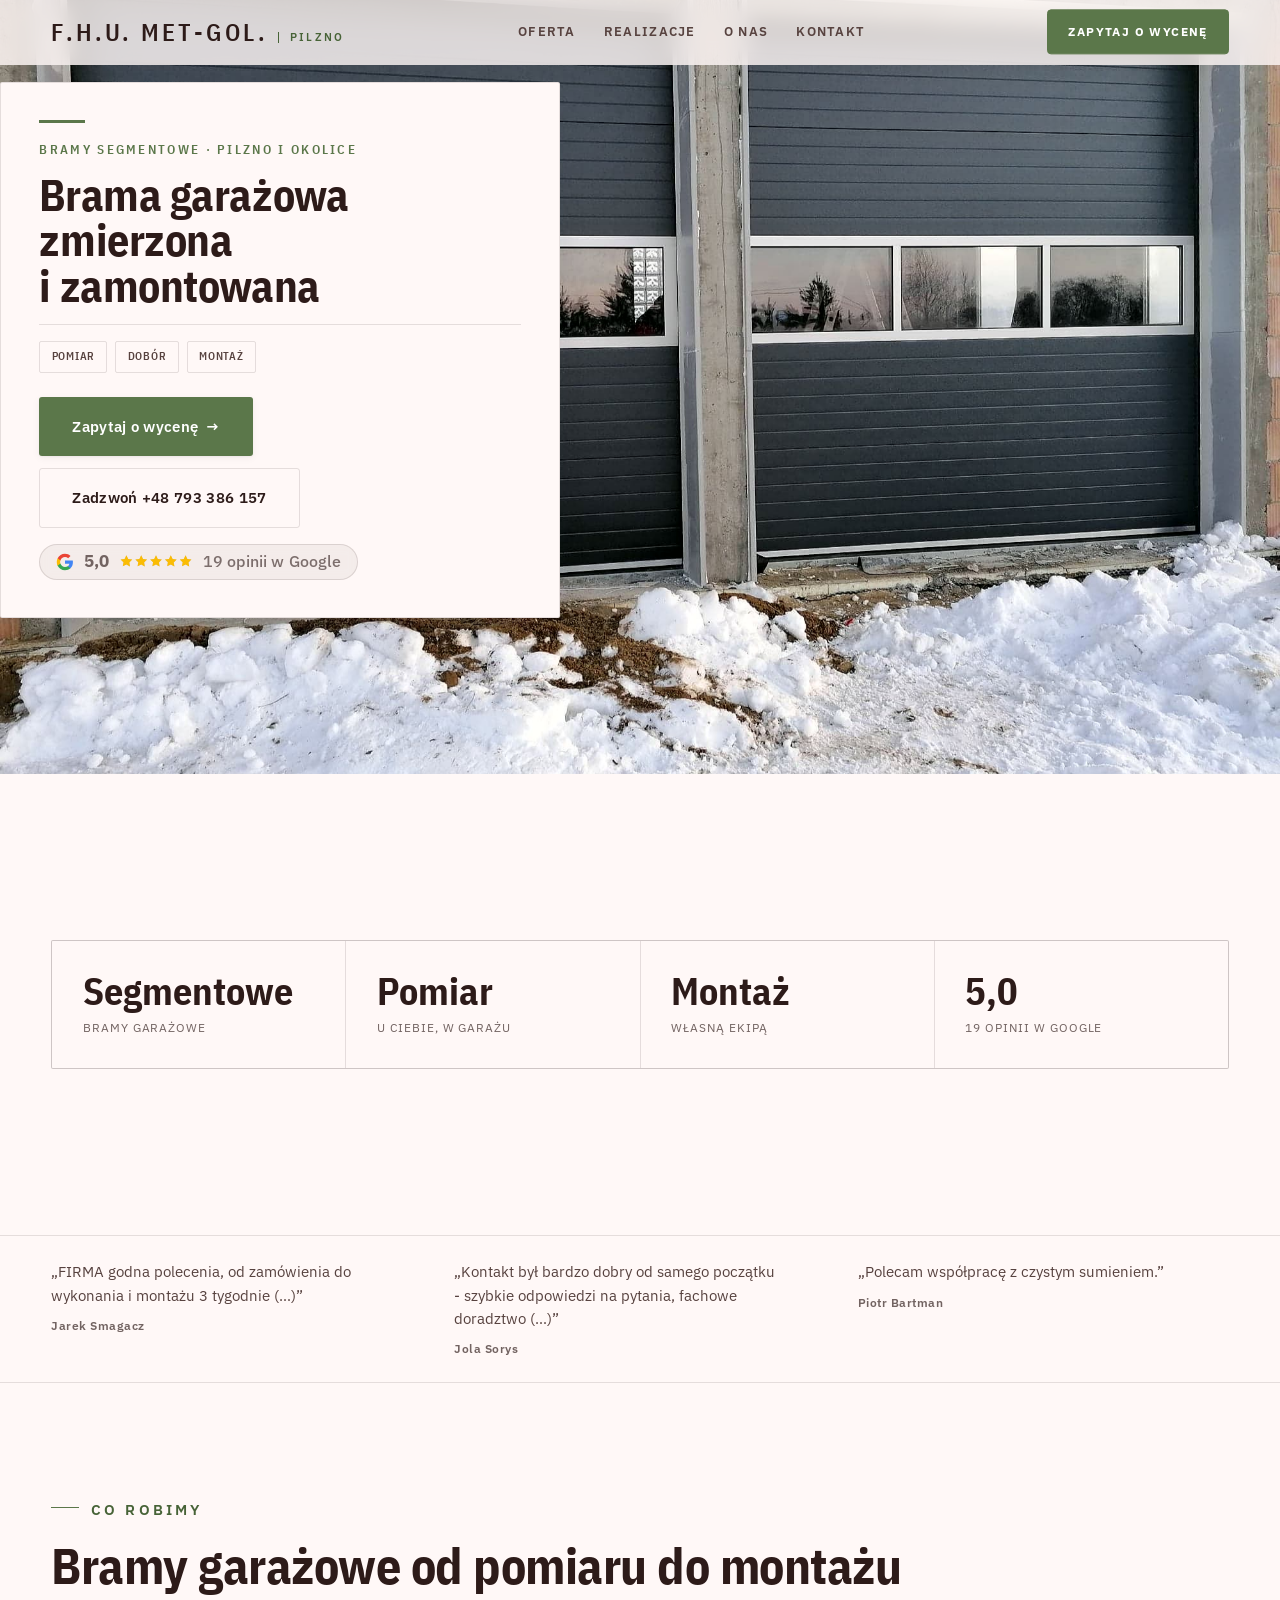
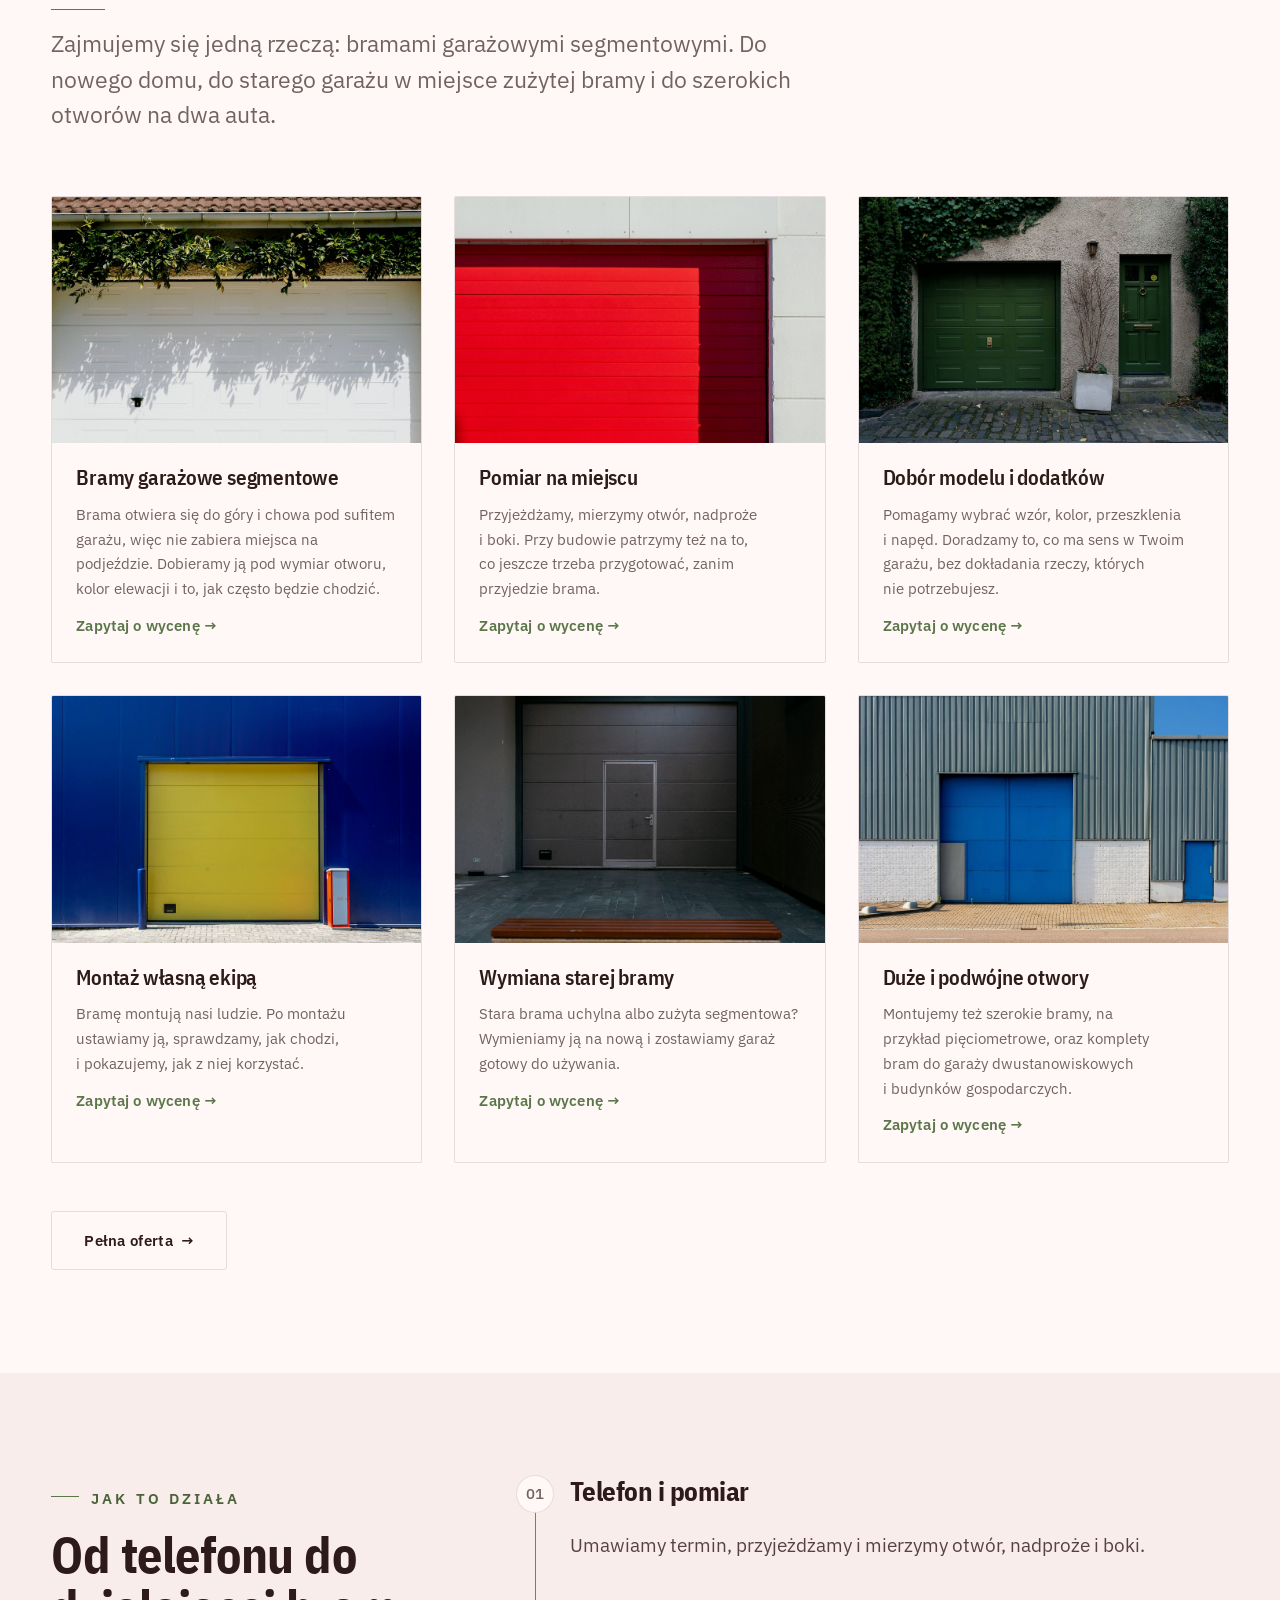
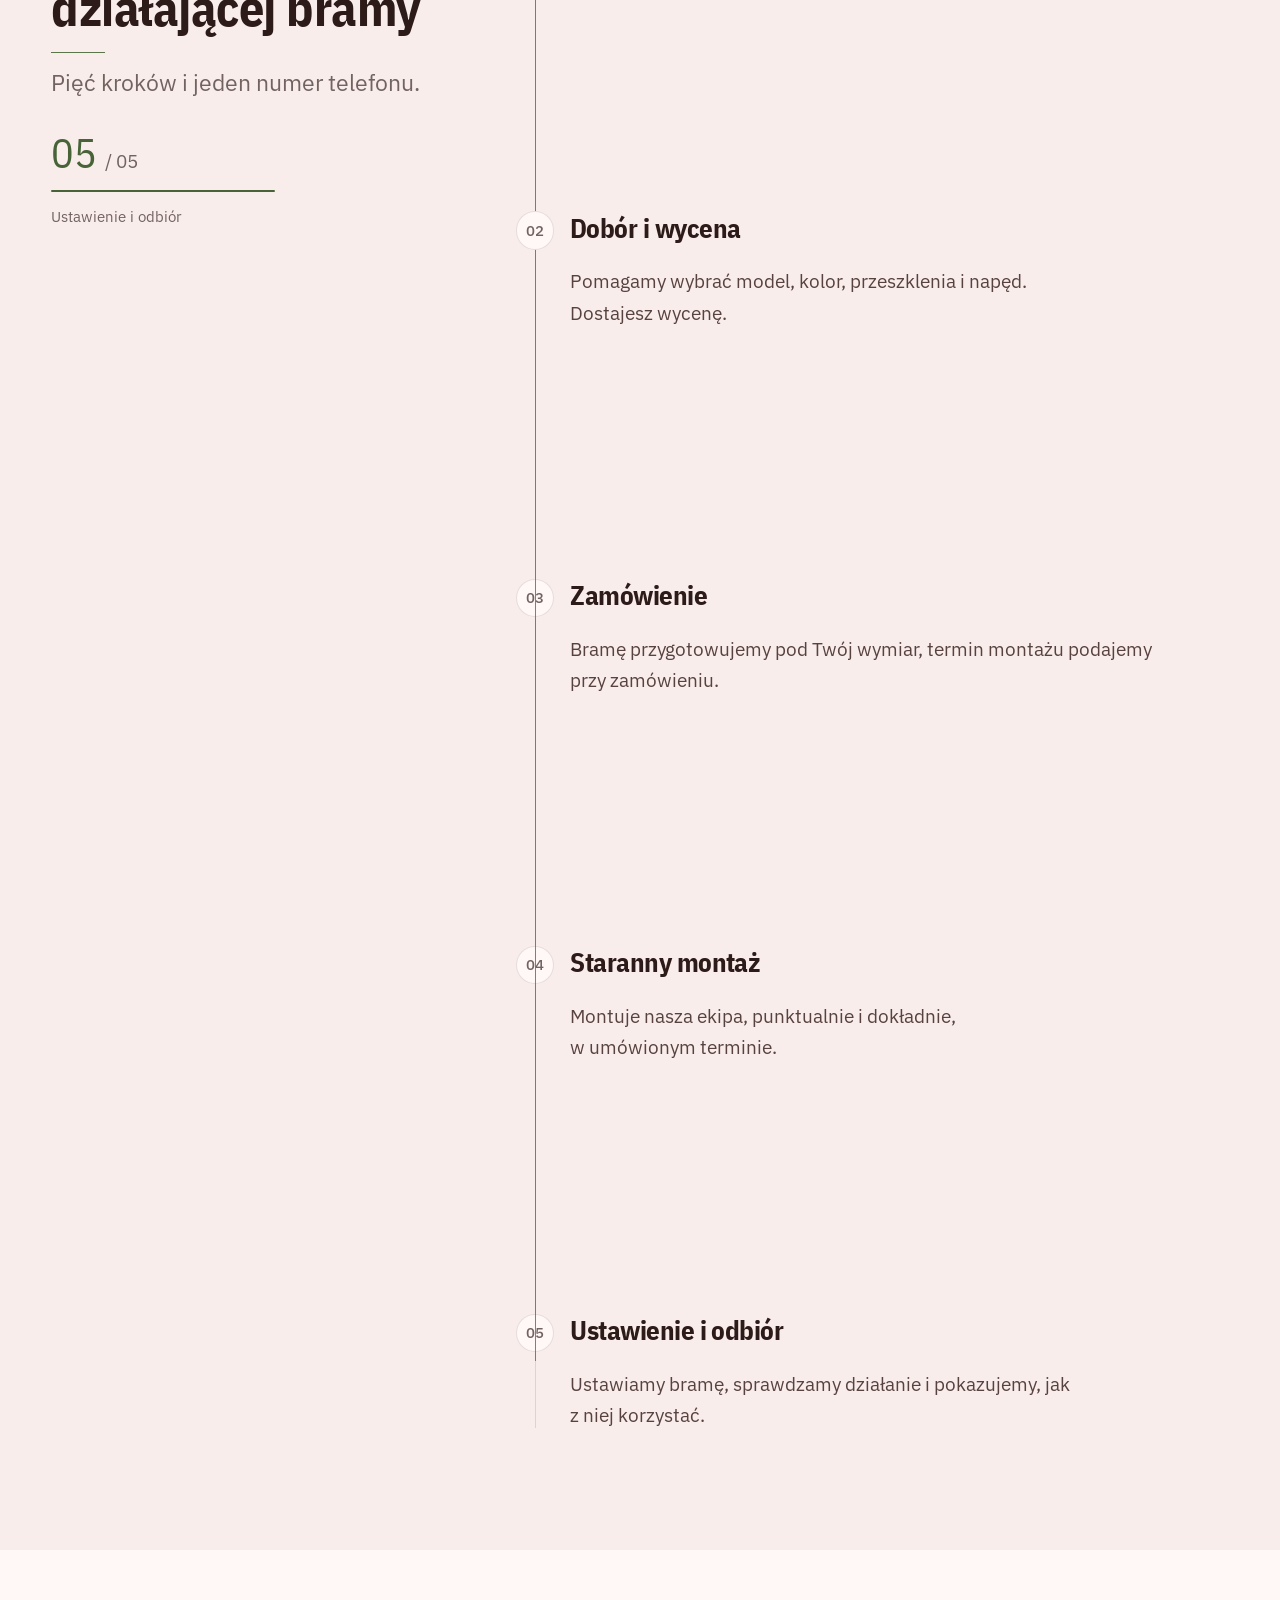
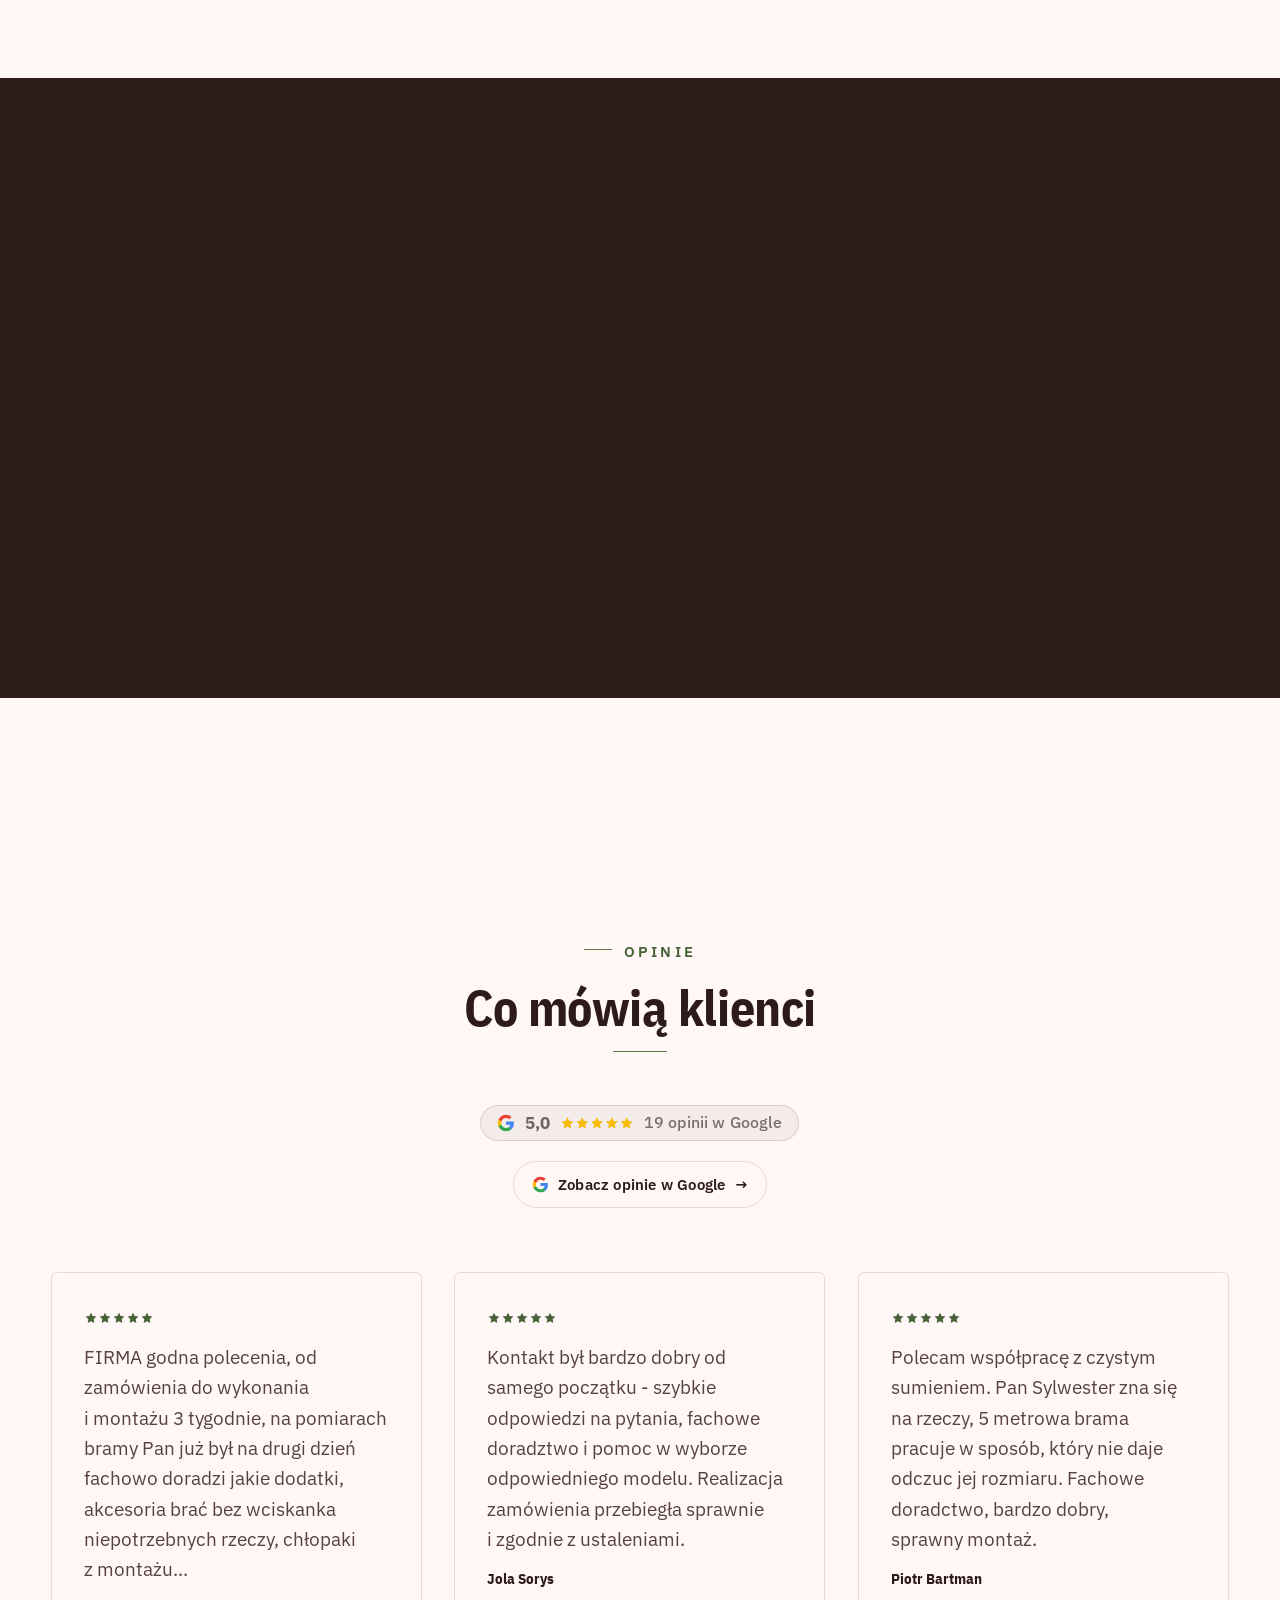
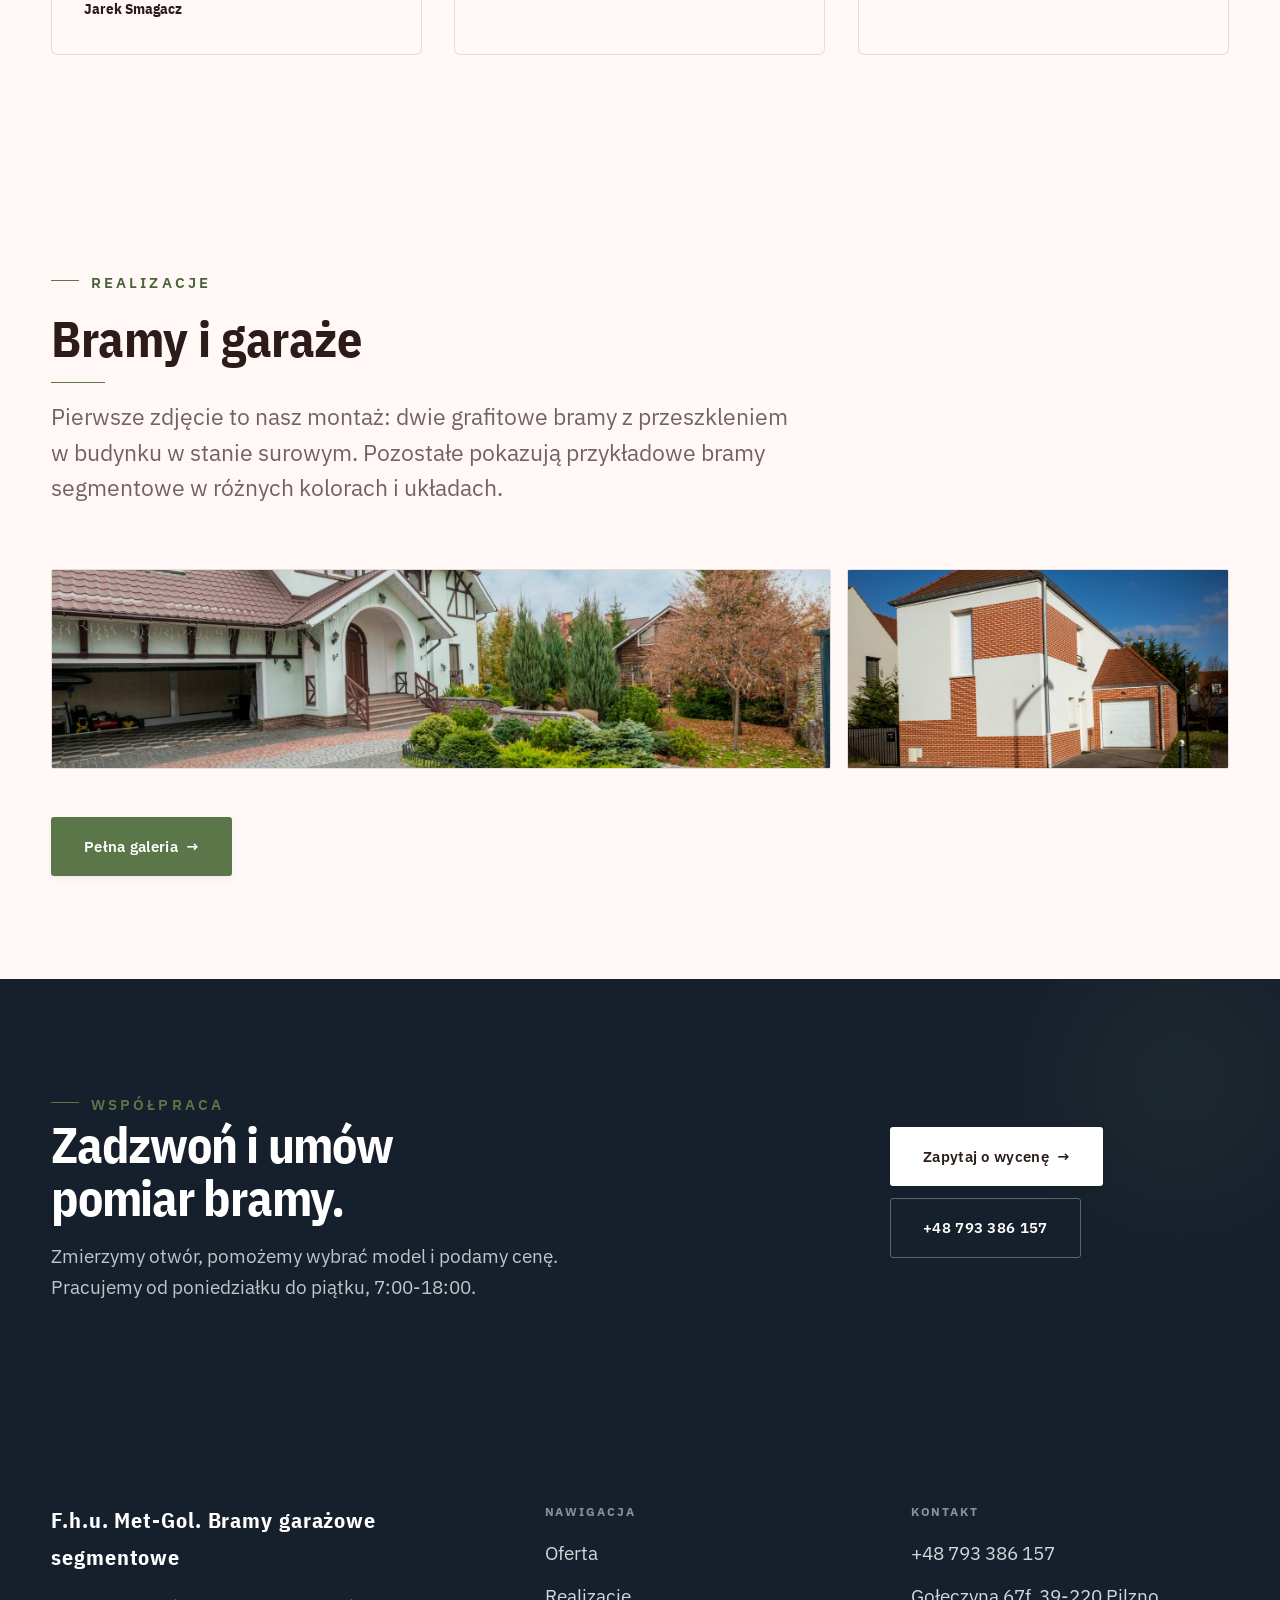
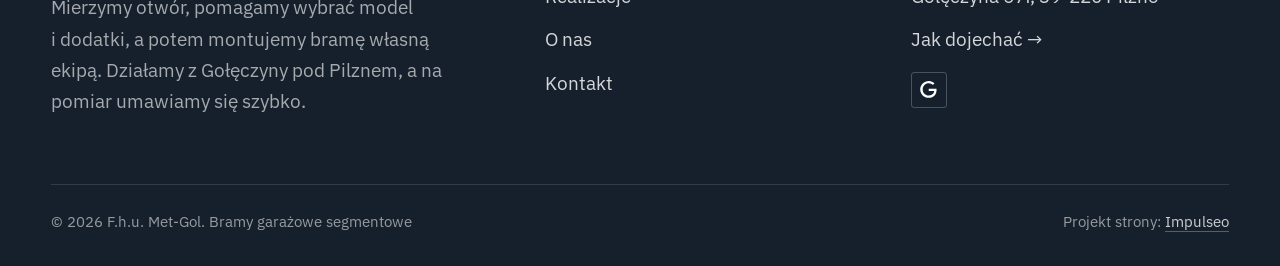
==== index.html @ 95ca7875 "Strona demo: f-h-u-met-gol-bramy-garazowe-segmentowe" ====
<!DOCTYPE html>
<html lang="pl">
<head>
<meta charset="UTF-8">
<meta name="viewport" content="width=device-width, initial-scale=1.0">
<title>F.h.u. Met-Gol. Bramy garażowe segmentowe - bramy garażowe segmentowe · Pilzno</title>
<meta name="description" content="Met-Gol z Gołęczyny pod Pilznem: bramy garażowe segmentowe z pomiarem, doradztwem i montażem. Ocena 5,0 w Google. Zadzwoń: 793 386 157.">
<link rel="canonical" href="https://kris20032.github.io/f-h-u-met-gol-bramy-garazowe-segmentowe/">
<meta name="robots" content="noindex, nofollow">
<meta property="og:type" content="website">
<meta property="og:locale" content="pl_PL">
<meta property="og:site_name" content="F.h.u. Met-Gol. Bramy garażowe segmentowe">
<meta property="og:title" content="F.h.u. Met-Gol. Bramy garażowe segmentowe - bramy garażowe segmentowe · Pilzno">
<meta property="og:description" content="Met-Gol z Gołęczyny pod Pilznem: bramy garażowe segmentowe z pomiarem, doradztwem i montażem. Ocena 5,0 w Google. Zadzwoń: 793 386 157.">
<meta property="og:url" content="https://kris20032.github.io/f-h-u-met-gol-bramy-garazowe-segmentowe/">
<meta property="og:image" content="https://kris20032.github.io/f-h-u-met-gol-bramy-garazowe-segmentowe/img/og.jpg">
<meta property="og:image:width" content="1200">
<meta property="og:image:height" content="630">
<meta name="twitter:card" content="summary_large_image">
<script type="application/ld+json">{"@context": "https://schema.org", "@type": "LocalBusiness", "name": "F.h.u. Met-Gol. Bramy garażowe segmentowe", "url": "https://kris20032.github.io/f-h-u-met-gol-bramy-garazowe-segmentowe/", "telephone": "+48793386157", "image": "https://kris20032.github.io/f-h-u-met-gol-bramy-garazowe-segmentowe/img/og.jpg", "areaServed": "Pilzno", "sameAs": ["https://maps.google.com/?cid=14918334857185586496&g_mp=CiVnb29nbGUubWFwcy5wbGFjZXMudjEuUGxhY2VzLkdldFBsYWNlEAIYBCAA"]}</script>
<link rel="preconnect" href="https://fonts.googleapis.com">
<link rel="preconnect" href="https://fonts.gstatic.com" crossorigin>
<link href="https://fonts.googleapis.com/css2?family=IBM+Plex+Sans+Condensed:wght@500;600;700&family=IBM+Plex+Sans:wght@400;500;600&display=swap" rel="stylesheet">
<link rel="stylesheet" href="assets/styles.css?v=dc9dccd2">
</head>
<body>

<header class="nav">
  <div class="wrap nav-inner">
    <a class="brand" href="index.html"><span class="name">F.h.u. Met-Gol.</span><span class="sub">Pilzno</span></a>
    <nav class="nav-links">
      <a href="oferta.html">Oferta</a>
      <a href="realizacje.html">Realizacje</a>
      <a href="o-nas.html">O nas</a>
      <a href="kontakt.html">Kontakt</a>
      <a href="kontakt.html" class="btn btn-accent">Zapytaj o wycenę</a>
    </nav>
    <button class="nav-toggle" aria-label="Menu"><span></span><span></span><span></span></button>
  </div>
</header>

<main>
<section class="hero-dom">
  <img class="hd-bg" src="img/hero.jpg" fetchpriority="high" data-rotate="img/g1.jpg|img/g2.jpg" alt="F.h.u. Met-Gol. Bramy garażowe segmentowe" width="1880" height="1255">
  <div class="wrap">
    <div class="hd-panel reveal">
      <span class="hd-tick" aria-hidden="true"></span>
      <span class="hd-kicker">Bramy segmentowe · Pilzno i okolice</span>
      <h1 class="hd-claim">Brama garażowa zmierzona i zamontowana</h1>
      <ul class="hd-tags"><li>Pomiar</li><li>Dobór</li><li>Montaż</li></ul>
      <div class="hd-actions">
        <a href="kontakt.html" class="btn btn-accent">Zapytaj o wycenę <span class="arr">→</span></a>
        <a href="tel:+48793386157" class="btn btn-ghost">Zadzwoń +48 793 386 157</a>
      </div>
      <p class="hd-rating"><span class="g-badge"><svg class="gb-ico" viewBox="0 0 24 24" width="18" height="18" aria-hidden="true"><path fill="#4285F4" d="M22.56 12.25c0-.78-.07-1.53-.2-2.25H12v4.26h5.92c-.26 1.37-1.04 2.53-2.21 3.31v2.77h3.57c2.08-1.92 3.28-4.74 3.28-8.09z"/><path fill="#34A853" d="M12 23c2.97 0 5.46-.98 7.28-2.66l-3.57-2.77c-.98.66-2.23 1.06-3.71 1.06-2.86 0-5.29-1.93-6.16-4.53H2.18v2.84C3.99 20.53 7.7 23 12 23z"/><path fill="#FBBC05" d="M5.84 14.09c-.22-.66-.35-1.36-.35-2.09s.13-1.43.35-2.09V7.07H2.18C1.43 8.55 1 10.22 1 12s.43 3.45 1.18 4.93l2.85-2.22.81-.62z"/><path fill="#EA4335" d="M12 5.38c1.62 0 3.06.56 4.21 1.64l3.15-3.15C17.45 2.09 14.97 1 12 1 7.7 1 3.99 3.47 2.18 7.07l3.66 2.84c.87-2.6 3.3-4.53 6.16-4.53z"/></svg><b class="gb-ocena">5,0</b><svg class="gb-stars" viewBox="0 0 90 18" width="74" height="14.8" aria-hidden="true"><g fill="currentColor" opacity=".26"><path transform="translate(0,0)" d="M9 1.6l2.2 4.46 4.92.72-3.56 3.47.84 4.9L9 12.74l-4.4 2.31.84-4.9L1.88 6.68l4.92-.72L9 1.6Z"/><path transform="translate(18,0)" d="M9 1.6l2.2 4.46 4.92.72-3.56 3.47.84 4.9L9 12.74l-4.4 2.31.84-4.9L1.88 6.68l4.92-.72L9 1.6Z"/><path transform="translate(36,0)" d="M9 1.6l2.2 4.46 4.92.72-3.56 3.47.84 4.9L9 12.74l-4.4 2.31.84-4.9L1.88 6.68l4.92-.72L9 1.6Z"/><path transform="translate(54,0)" d="M9 1.6l2.2 4.46 4.92.72-3.56 3.47.84 4.9L9 12.74l-4.4 2.31.84-4.9L1.88 6.68l4.92-.72L9 1.6Z"/><path transform="translate(72,0)" d="M9 1.6l2.2 4.46 4.92.72-3.56 3.47.84 4.9L9 12.74l-4.4 2.31.84-4.9L1.88 6.68l4.92-.72L9 1.6Z"/></g><clipPath id="gs1000"><rect x="0" y="0" width="90.0" height="18"/></clipPath><g fill="#FBBC04" clip-path="url(#gs1000)"><path transform="translate(0,0)" d="M9 1.6l2.2 4.46 4.92.72-3.56 3.47.84 4.9L9 12.74l-4.4 2.31.84-4.9L1.88 6.68l4.92-.72L9 1.6Z"/><path transform="translate(18,0)" d="M9 1.6l2.2 4.46 4.92.72-3.56 3.47.84 4.9L9 12.74l-4.4 2.31.84-4.9L1.88 6.68l4.92-.72L9 1.6Z"/><path transform="translate(36,0)" d="M9 1.6l2.2 4.46 4.92.72-3.56 3.47.84 4.9L9 12.74l-4.4 2.31.84-4.9L1.88 6.68l4.92-.72L9 1.6Z"/><path transform="translate(54,0)" d="M9 1.6l2.2 4.46 4.92.72-3.56 3.47.84 4.9L9 12.74l-4.4 2.31.84-4.9L1.88 6.68l4.92-.72L9 1.6Z"/><path transform="translate(72,0)" d="M9 1.6l2.2 4.46 4.92.72-3.56 3.47.84 4.9L9 12.74l-4.4 2.31.84-4.9L1.88 6.68l4.92-.72L9 1.6Z"/></g></svg><span class="gb-txt">19 opinii w Google</span></span></p>
    </div>
  </div>
</section>
<section class="dom-statband">
  <div class="wrap">
    <div class="dom-stats">
      <div class="dom-stat reveal"><div class="ds-num">Segmentowe</div><div class="ds-lab">Bramy garażowe</div></div>
      <div class="dom-stat reveal"><div class="ds-num">Pomiar</div><div class="ds-lab">U Ciebie, w garażu</div></div>
      <div class="dom-stat reveal"><div class="ds-num">Montaż</div><div class="ds-lab">Własną ekipą</div></div>
      <div class="dom-stat reveal"><div class="ds-num">5,0</div><div class="ds-lab">19 opinii w Google</div></div>
    </div>
  </div>
</section>
<section class="opinie-mini" aria-label="Opinie klientów">
  <div class="wrap">
    <div class="om-row">
      <div class="om-item reveal"><blockquote>„FIRMA godna polecenia, od zamówienia do wykonania i montażu 3 tygodnie (…)”</blockquote><span class="om-autor">Jarek Smagacz</span></div>
      <div class="om-item reveal"><blockquote>„Kontakt był bardzo dobry od samego początku - szybkie odpowiedzi na pytania, fachowe doradztwo (…)”</blockquote><span class="om-autor">Jola Sorys</span></div>
      <div class="om-item reveal"><blockquote>„Polecam współpracę z czystym sumieniem.”</blockquote><span class="om-autor">Piotr Bartman</span></div>
    </div>
  </div>
</section>
<section class="dom-products" id="produkty">
  <div class="wrap">
    <div class="head reveal">
      <span class="eyebrow">Co robimy</span>
      <h2>Bramy garażowe od pomiaru do montażu</h2>
      <p>Zajmujemy się jedną rzeczą: bramami garażowymi segmentowymi. Do nowego domu, do starego garażu w miejsce zużytej bramy i do szerokich otworów na dwa auta.</p>
    </div>
    <div class="dom-grid">
      <article class="dom-card reveal">
        <figure class="dom-card__img"><img src="img/g3.jpg" alt="Bramy garażowe segmentowe" loading="lazy" width="1880" height="1253" decoding="async"></figure>
        <div class="dom-card__body">
          <h3 class="dom-card__name">Bramy garażowe segmentowe</h3>
          <p class="dom-card__tag">Brama otwiera się do góry i chowa pod sufitem garażu, więc nie zabiera miejsca na podjeździe. Dobieramy ją pod wymiar otworu, kolor elewacji i to, jak często będzie chodzić.</p>
          <a class="dom-card__link" href="kontakt.html">Zapytaj o wycenę <span class="arr">→</span></a>
        </div>
      </article>
      <article class="dom-card reveal">
        <figure class="dom-card__img"><img src="img/g4.jpg" alt="Pomiar na miejscu" loading="lazy" width="1880" height="1255" decoding="async"></figure>
        <div class="dom-card__body">
          <h3 class="dom-card__name">Pomiar na miejscu</h3>
          <p class="dom-card__tag">Przyjeżdżamy, mierzymy otwór, nadproże i boki. Przy budowie patrzymy też na to, co jeszcze trzeba przygotować, zanim przyjedzie brama.</p>
          <a class="dom-card__link" href="kontakt.html">Zapytaj o wycenę <span class="arr">→</span></a>
        </div>
      </article>
      <article class="dom-card reveal">
        <figure class="dom-card__img"><img src="img/g5.jpg" alt="Dobór modelu i dodatków" loading="lazy" width="1880" height="1253" decoding="async"></figure>
        <div class="dom-card__body">
          <h3 class="dom-card__name">Dobór modelu i dodatków</h3>
          <p class="dom-card__tag">Pomagamy wybrać wzór, kolor, przeszklenia i napęd. Doradzamy to, co ma sens w Twoim garażu, bez dokładania rzeczy, których nie potrzebujesz.</p>
          <a class="dom-card__link" href="kontakt.html">Zapytaj o wycenę <span class="arr">→</span></a>
        </div>
      </article>
      <article class="dom-card reveal">
        <figure class="dom-card__img"><img src="img/g6.jpg" alt="Montaż własną ekipą" loading="lazy" width="1880" height="1253" decoding="async"></figure>
        <div class="dom-card__body">
          <h3 class="dom-card__name">Montaż własną ekipą</h3>
          <p class="dom-card__tag">Bramę montują nasi ludzie. Po montażu ustawiamy ją, sprawdzamy, jak chodzi, i pokazujemy, jak z niej korzystać.</p>
          <a class="dom-card__link" href="kontakt.html">Zapytaj o wycenę <span class="arr">→</span></a>
        </div>
      </article>
      <article class="dom-card reveal">
        <figure class="dom-card__img"><img src="img/g7.jpg" alt="Wymiana starej bramy" loading="lazy" width="1870" height="1300" decoding="async"></figure>
        <div class="dom-card__body">
          <h3 class="dom-card__name">Wymiana starej bramy</h3>
          <p class="dom-card__tag">Stara brama uchylna albo zużyta segmentowa? Wymieniamy ją na nową i zostawiamy garaż gotowy do używania.</p>
          <a class="dom-card__link" href="kontakt.html">Zapytaj o wycenę <span class="arr">→</span></a>
        </div>
      </article>
      <article class="dom-card reveal">
        <figure class="dom-card__img"><img src="img/g8.jpg" alt="Duże i podwójne otwory" loading="lazy" width="1880" height="1255" decoding="async"></figure>
        <div class="dom-card__body">
          <h3 class="dom-card__name">Duże i podwójne otwory</h3>
          <p class="dom-card__tag">Montujemy też szerokie bramy, na przykład pięciometrowe, oraz komplety bram do garaży dwustanowiskowych i budynków gospodarczych.</p>
          <a class="dom-card__link" href="kontakt.html">Zapytaj o wycenę <span class="arr">→</span></a>
        </div>
      </article>
    </div>
    <div style="margin-top:var(--space-7)" class="reveal"><a href="oferta.html" class="btn btn-ghost">Pełna oferta <span class="arr">→</span></a></div>
  </div>
</section>
<section class="proces proces-os dom">
  <div class="wrap proc-grid">
    <div class="proc-side">
      <div class="head reveal">
        <span class="eyebrow">Jak to działa</span>
        <h2>Od telefonu do działającej bramy</h2>
        <p>Pięć kroków i jeden numer telefonu.</p>
      </div>
      <div class="proc-count" aria-hidden="true"><span class="pc-cur">01</span><span class="pc-all">/ 05</span></div>
      <div class="proc-bar" aria-hidden="true"><i></i></div>
      <p class="proc-now" aria-hidden="true">Telefon i pomiar</p>
    </div>
    <ol class="proces-line">
      <li class="reveal"><span class="pno">01</span><h3>Telefon i pomiar</h3><p>Umawiamy termin, przyjeżdżamy i mierzymy otwór, nadproże i boki.</p></li>
      <li class="reveal"><span class="pno">02</span><h3>Dobór i wycena</h3><p>Pomagamy wybrać model, kolor, przeszklenia i napęd. Dostajesz wycenę.</p></li>
      <li class="reveal"><span class="pno">03</span><h3>Zamówienie</h3><p>Bramę przygotowujemy pod Twój wymiar, termin montażu podajemy przy zamówieniu.</p></li>
      <li class="reveal"><span class="pno">04</span><h3>Staranny montaż</h3><p>Montuje nasza ekipa, punktualnie i dokładnie, w umówionym terminie.</p></li>
      <li class="reveal"><span class="pno">05</span><h3>Ustawienie i odbiór</h3><p>Ustawiamy bramę, sprawdzamy działanie i pokazujemy, jak z niej korzystać.</p></li>
    </ol>
  </div>
</section>
<section class="stopklatka" aria-hidden="true">
  <div class="stk-bg" style="background-image:url(img/about.jpg)"></div>
</section>
<section class="opinie">
  <div class="wrap">
    <div class="head center reveal">
      <span class="eyebrow">Opinie</span>
      <h2>Co mówią klienci</h2>
    </div>
    <p class="op-meta reveal"><span class="g-badge"><svg class="gb-ico" viewBox="0 0 24 24" width="18" height="18" aria-hidden="true"><path fill="#4285F4" d="M22.56 12.25c0-.78-.07-1.53-.2-2.25H12v4.26h5.92c-.26 1.37-1.04 2.53-2.21 3.31v2.77h3.57c2.08-1.92 3.28-4.74 3.28-8.09z"/><path fill="#34A853" d="M12 23c2.97 0 5.46-.98 7.28-2.66l-3.57-2.77c-.98.66-2.23 1.06-3.71 1.06-2.86 0-5.29-1.93-6.16-4.53H2.18v2.84C3.99 20.53 7.7 23 12 23z"/><path fill="#FBBC05" d="M5.84 14.09c-.22-.66-.35-1.36-.35-2.09s.13-1.43.35-2.09V7.07H2.18C1.43 8.55 1 10.22 1 12s.43 3.45 1.18 4.93l2.85-2.22.81-.62z"/><path fill="#EA4335" d="M12 5.38c1.62 0 3.06.56 4.21 1.64l3.15-3.15C17.45 2.09 14.97 1 12 1 7.7 1 3.99 3.47 2.18 7.07l3.66 2.84c.87-2.6 3.3-4.53 6.16-4.53z"/></svg><b class="gb-ocena">5,0</b><svg class="gb-stars" viewBox="0 0 90 18" width="74" height="14.8" aria-hidden="true"><g fill="currentColor" opacity=".26"><path transform="translate(0,0)" d="M9 1.6l2.2 4.46 4.92.72-3.56 3.47.84 4.9L9 12.74l-4.4 2.31.84-4.9L1.88 6.68l4.92-.72L9 1.6Z"/><path transform="translate(18,0)" d="M9 1.6l2.2 4.46 4.92.72-3.56 3.47.84 4.9L9 12.74l-4.4 2.31.84-4.9L1.88 6.68l4.92-.72L9 1.6Z"/><path transform="translate(36,0)" d="M9 1.6l2.2 4.46 4.92.72-3.56 3.47.84 4.9L9 12.74l-4.4 2.31.84-4.9L1.88 6.68l4.92-.72L9 1.6Z"/><path transform="translate(54,0)" d="M9 1.6l2.2 4.46 4.92.72-3.56 3.47.84 4.9L9 12.74l-4.4 2.31.84-4.9L1.88 6.68l4.92-.72L9 1.6Z"/><path transform="translate(72,0)" d="M9 1.6l2.2 4.46 4.92.72-3.56 3.47.84 4.9L9 12.74l-4.4 2.31.84-4.9L1.88 6.68l4.92-.72L9 1.6Z"/></g><clipPath id="gs1000"><rect x="0" y="0" width="90.0" height="18"/></clipPath><g fill="#FBBC04" clip-path="url(#gs1000)"><path transform="translate(0,0)" d="M9 1.6l2.2 4.46 4.92.72-3.56 3.47.84 4.9L9 12.74l-4.4 2.31.84-4.9L1.88 6.68l4.92-.72L9 1.6Z"/><path transform="translate(18,0)" d="M9 1.6l2.2 4.46 4.92.72-3.56 3.47.84 4.9L9 12.74l-4.4 2.31.84-4.9L1.88 6.68l4.92-.72L9 1.6Z"/><path transform="translate(36,0)" d="M9 1.6l2.2 4.46 4.92.72-3.56 3.47.84 4.9L9 12.74l-4.4 2.31.84-4.9L1.88 6.68l4.92-.72L9 1.6Z"/><path transform="translate(54,0)" d="M9 1.6l2.2 4.46 4.92.72-3.56 3.47.84 4.9L9 12.74l-4.4 2.31.84-4.9L1.88 6.68l4.92-.72L9 1.6Z"/><path transform="translate(72,0)" d="M9 1.6l2.2 4.46 4.92.72-3.56 3.47.84 4.9L9 12.74l-4.4 2.31.84-4.9L1.88 6.68l4.92-.72L9 1.6Z"/></g></svg><span class="gb-txt">19 opinii w Google</span></span></p>
    <p class="op-meta reveal"><a class="op-google" href="https://maps.google.com/?cid=14918334857185586496&amp;g_mp=CiVnb29nbGUubWFwcy5wbGFjZXMudjEuUGxhY2VzLkdldFBsYWNlEAIYBCAA" target="_blank" rel="noopener"><svg class="op-g-ico" viewBox="0 0 24 24" width="17" height="17" aria-hidden="true"><path fill="#4285F4" d="M22.56 12.25c0-.78-.07-1.53-.2-2.25H12v4.26h5.92c-.26 1.37-1.04 2.53-2.21 3.31v2.77h3.57c2.08-1.92 3.28-4.74 3.28-8.09z"/><path fill="#34A853" d="M12 23c2.97 0 5.46-.98 7.28-2.66l-3.57-2.77c-.98.66-2.23 1.06-3.71 1.06-2.86 0-5.29-1.93-6.16-4.53H2.18v2.84C3.99 20.53 7.7 23 12 23z"/><path fill="#FBBC05" d="M5.84 14.09c-.22-.66-.35-1.36-.35-2.09s.13-1.43.35-2.09V7.07H2.18C1.43 8.55 1 10.22 1 12s.43 3.45 1.18 4.93l2.85-2.22.81-.62z"/><path fill="#EA4335" d="M12 5.38c1.62 0 3.06.56 4.21 1.64l3.15-3.15C17.45 2.09 14.97 1 12 1 7.7 1 3.99 3.47 2.18 7.07l3.66 2.84c.87-2.6 3.3-4.53 6.16-4.53z"/></svg><span>Zobacz opinie w Google</span><span class="arr">→</span></a></p>
    <div class="opinie-grid">
      <figure class="op-card reveal"><span class="op-star"><svg class="ico-star" width="14" height="14" viewBox="0 0 24 24" style="vertical-align:-2px" aria-hidden="true"><path d="M12 2.8l2.85 5.8 6.4.93-4.63 4.5 1.1 6.37L12 17.4l-5.72 3 1.1-6.37-4.63-4.5 6.4-.93L12 2.8Z" fill="currentColor"/></svg><svg class="ico-star" width="14" height="14" viewBox="0 0 24 24" style="vertical-align:-2px" aria-hidden="true"><path d="M12 2.8l2.85 5.8 6.4.93-4.63 4.5 1.1 6.37L12 17.4l-5.72 3 1.1-6.37-4.63-4.5 6.4-.93L12 2.8Z" fill="currentColor"/></svg><svg class="ico-star" width="14" height="14" viewBox="0 0 24 24" style="vertical-align:-2px" aria-hidden="true"><path d="M12 2.8l2.85 5.8 6.4.93-4.63 4.5 1.1 6.37L12 17.4l-5.72 3 1.1-6.37-4.63-4.5 6.4-.93L12 2.8Z" fill="currentColor"/></svg><svg class="ico-star" width="14" height="14" viewBox="0 0 24 24" style="vertical-align:-2px" aria-hidden="true"><path d="M12 2.8l2.85 5.8 6.4.93-4.63 4.5 1.1 6.37L12 17.4l-5.72 3 1.1-6.37-4.63-4.5 6.4-.93L12 2.8Z" fill="currentColor"/></svg><svg class="ico-star" width="14" height="14" viewBox="0 0 24 24" style="vertical-align:-2px" aria-hidden="true"><path d="M12 2.8l2.85 5.8 6.4.93-4.63 4.5 1.1 6.37L12 17.4l-5.72 3 1.1-6.37-4.63-4.5 6.4-.93L12 2.8Z" fill="currentColor"/></svg></span><blockquote>FIRMA godna polecenia, od zamówienia do wykonania i montażu 3 tygodnie, na pomiarach bramy Pan już był na drugi dzień fachowo doradzi jakie dodatki, akcesoria brać bez wciskanka niepotrzebnych rzeczy, chłopaki z montażu...</blockquote><span class="op-autor">Jarek Smagacz</span></figure>
      <figure class="op-card reveal"><span class="op-star"><svg class="ico-star" width="14" height="14" viewBox="0 0 24 24" style="vertical-align:-2px" aria-hidden="true"><path d="M12 2.8l2.85 5.8 6.4.93-4.63 4.5 1.1 6.37L12 17.4l-5.72 3 1.1-6.37-4.63-4.5 6.4-.93L12 2.8Z" fill="currentColor"/></svg><svg class="ico-star" width="14" height="14" viewBox="0 0 24 24" style="vertical-align:-2px" aria-hidden="true"><path d="M12 2.8l2.85 5.8 6.4.93-4.63 4.5 1.1 6.37L12 17.4l-5.72 3 1.1-6.37-4.63-4.5 6.4-.93L12 2.8Z" fill="currentColor"/></svg><svg class="ico-star" width="14" height="14" viewBox="0 0 24 24" style="vertical-align:-2px" aria-hidden="true"><path d="M12 2.8l2.85 5.8 6.4.93-4.63 4.5 1.1 6.37L12 17.4l-5.72 3 1.1-6.37-4.63-4.5 6.4-.93L12 2.8Z" fill="currentColor"/></svg><svg class="ico-star" width="14" height="14" viewBox="0 0 24 24" style="vertical-align:-2px" aria-hidden="true"><path d="M12 2.8l2.85 5.8 6.4.93-4.63 4.5 1.1 6.37L12 17.4l-5.72 3 1.1-6.37-4.63-4.5 6.4-.93L12 2.8Z" fill="currentColor"/></svg><svg class="ico-star" width="14" height="14" viewBox="0 0 24 24" style="vertical-align:-2px" aria-hidden="true"><path d="M12 2.8l2.85 5.8 6.4.93-4.63 4.5 1.1 6.37L12 17.4l-5.72 3 1.1-6.37-4.63-4.5 6.4-.93L12 2.8Z" fill="currentColor"/></svg></span><blockquote>Kontakt był bardzo dobry od samego początku - szybkie odpowiedzi na pytania, fachowe doradztwo i pomoc w wyborze odpowiedniego modelu. Realizacja zamówienia przebiegła sprawnie i zgodnie z ustaleniami.</blockquote><span class="op-autor">Jola Sorys</span></figure>
      <figure class="op-card reveal"><span class="op-star"><svg class="ico-star" width="14" height="14" viewBox="0 0 24 24" style="vertical-align:-2px" aria-hidden="true"><path d="M12 2.8l2.85 5.8 6.4.93-4.63 4.5 1.1 6.37L12 17.4l-5.72 3 1.1-6.37-4.63-4.5 6.4-.93L12 2.8Z" fill="currentColor"/></svg><svg class="ico-star" width="14" height="14" viewBox="0 0 24 24" style="vertical-align:-2px" aria-hidden="true"><path d="M12 2.8l2.85 5.8 6.4.93-4.63 4.5 1.1 6.37L12 17.4l-5.72 3 1.1-6.37-4.63-4.5 6.4-.93L12 2.8Z" fill="currentColor"/></svg><svg class="ico-star" width="14" height="14" viewBox="0 0 24 24" style="vertical-align:-2px" aria-hidden="true"><path d="M12 2.8l2.85 5.8 6.4.93-4.63 4.5 1.1 6.37L12 17.4l-5.72 3 1.1-6.37-4.63-4.5 6.4-.93L12 2.8Z" fill="currentColor"/></svg><svg class="ico-star" width="14" height="14" viewBox="0 0 24 24" style="vertical-align:-2px" aria-hidden="true"><path d="M12 2.8l2.85 5.8 6.4.93-4.63 4.5 1.1 6.37L12 17.4l-5.72 3 1.1-6.37-4.63-4.5 6.4-.93L12 2.8Z" fill="currentColor"/></svg><svg class="ico-star" width="14" height="14" viewBox="0 0 24 24" style="vertical-align:-2px" aria-hidden="true"><path d="M12 2.8l2.85 5.8 6.4.93-4.63 4.5 1.1 6.37L12 17.4l-5.72 3 1.1-6.37-4.63-4.5 6.4-.93L12 2.8Z" fill="currentColor"/></svg></span><blockquote>Polecam współpracę z czystym sumieniem. Pan Sylwester zna się na rzeczy, 5 metrowa brama pracuje w sposób, który nie daje odczuc jej rozmiaru. Fachowe doradctwo, bardzo dobry, sprawny montaż.</blockquote><span class="op-autor">Piotr Bartman</span></figure>
    </div>
  </div>
</section>
<section>
  <div class="wrap">
    <div class="head reveal">
      <span class="eyebrow">Realizacje</span>
      <h2>Bramy i garaże</h2>
      <p>Pierwsze zdjęcie to nasz montaż: dwie grafitowe bramy z przeszkleniem w budynku w stanie surowym. Pozostałe pokazują przykładowe bramy segmentowe w różnych kolorach i układach.</p>
    </div>
    <div class="gallery">
      <div class="tile t-two3 reveal"><img src="img/g9.jpg" alt="F.h.u. Met-Gol. Bramy garażowe segmentowe" loading="lazy" width="1802" height="1162" decoding="async"></div>
      <div class="tile t-third reveal"><img src="img/g10.jpg" alt="F.h.u. Met-Gol. Bramy garażowe segmentowe" loading="lazy" width="1808" height="1168" decoding="async"></div>
    </div>
    <div style="margin-top:var(--space-7)" class="reveal"><a href="realizacje.html" class="btn btn-accent">Pełna galeria <span class="arr">→</span></a></div>
  </div>
</section>
<section class="cta">
  <div class="wrap">
    <div class="reveal">
      <span class="eyebrow">Współpraca</span>
      <h2>Zadzwoń i umów pomiar bramy.</h2>
      <p>Zmierzymy otwór, pomożemy wybrać model i podamy cenę. Pracujemy od poniedziałku do piątku, 7:00-18:00.</p>
    </div>
    <div class="cta-actions reveal">
      <a href="kontakt.html" class="btn btn-light">Zapytaj o wycenę <span class="arr">→</span></a>
      <a href="tel:+48793386157" class="btn btn-ghost btn-ghost-cta">+48 793 386 157</a>
    </div>
  </div>
</section>
</main>

<footer>
  <div class="wrap">
    <div class="foot-grid">
      <div class="foot-brand">
        <div class="name">F.h.u. Met-Gol. Bramy garażowe segmentowe</div>
        <p>Mierzymy otwór, pomagamy wybrać model i dodatki, a potem montujemy bramę własną ekipą. Działamy z Gołęczyny pod Pilznem, a na pomiar umawiamy się szybko.</p>
      </div>
      <div class="foot-col">
        <h4>Nawigacja</h4>
        <a href="oferta.html">Oferta</a>
        <a href="realizacje.html">Realizacje</a>
        <a href="o-nas.html">O nas</a>
        <a href="kontakt.html">Kontakt</a>
      </div>
      <div class="foot-col">
        <h4>Kontakt</h4>
        <a href="tel:+48793386157">+48 793 386 157</a>
        <p>Gołęczyna 67f, 39-220 Pilzno</p>
        <a href="https://maps.google.com/?cid=14918334857185586496&g_mp=CiVnb29nbGUubWFwcy5wbGFjZXMudjEuUGxhY2VzLkdldFBsYWNlEAIYBCAA" target="_blank" rel="noopener">Jak dojechać →</a>
      <div class="foot-soc">
        <a class="soc" href="https://maps.google.com/?cid=14918334857185586496&g_mp=CiVnb29nbGUubWFwcy5wbGFjZXMudjEuUGxhY2VzLkdldFBsYWNlEAIYBCAA" target="_blank" rel="noopener" aria-label="Google - F.h.u. Met-Gol. Bramy garażowe segmentowe"><svg viewBox="0 0 24 24" aria-hidden="true" focusable="false"><path d="M12.48 10.92v3.28h7.84c-.24 1.84-.853 3.187-1.787 4.133-1.147 1.147-2.933 2.4-6.053 2.4-4.827 0-8.6-3.893-8.6-8.72s3.773-8.72 8.6-8.72c2.6 0 4.507 1.027 5.907 2.347l2.307-2.307C18.747 1.44 16.133 0 12.48 0 5.867 0 .307 5.387.307 12s5.56 12 12.173 12c3.573 0 6.267-1.173 8.373-3.36 2.16-2.16 2.84-5.213 2.84-7.667 0-.76-.053-1.467-.173-2.053H12.48z" fill="currentColor"/></svg></a>
      </div>
      </div>
    </div>
    <div class="foot-bot">
      <span>© 2026 F.h.u. Met-Gol. Bramy garażowe segmentowe</span>
      <span>Projekt strony: <a class="foot-credit" href="https://impulseo.pl" target="_blank" rel="noopener">Impulseo</a></span>
    </div>
  </div>
</footer>
<div class="sticky-reserve"><a class="sr-book" href="kontakt.html">Zapytaj o wycenę</a><a class="sr-call" href="tel:+48793386157" aria-label="Zadzwoń"><svg class="ico-tel" width="16" height="16" viewBox="0 0 24 24" fill="none" aria-hidden="true"><path d="M6.6 10.8a15.5 15.5 0 0 0 6.6 6.6l2.2-2.2a1 1 0 0 1 1-.24 11.4 11.4 0 0 0 3.6.58 1 1 0 0 1 1 1V20a1 1 0 0 1-1 1A17 17 0 0 1 3 4a1 1 0 0 1 1-1h3.5a1 1 0 0 1 1 1c0 1.25.2 2.46.58 3.6a1 1 0 0 1-.25 1l-2.23 2.2Z" fill="currentColor"/></svg></a></div>
<div class="demo-wazne" data-do="2026-11-12" data-cykl="3" hidden><svg class="dw-ico" width="13" height="13" viewBox="0 0 24 24" fill="none" aria-hidden="true"><circle cx="12" cy="12" r="8.6" stroke="currentColor" stroke-width="1.8"/><path d="M12 7.2V12l3.3 2" stroke="currentColor" stroke-width="1.8" stroke-linecap="round"/></svg><span class="dw-txt"></span></div>

<script src="assets/main.js"></script>
</body>
</html>
---- assets/styles.css ----
/* ============================================================
   STOLBASZ — premium, architektoniczny B2B fit-out
   Jasna paleta, zero brązu. System wg premium-web-craft.
   Projekt strony: Impulseo (impulseo.pl)
   ============================================================ */

:root{
  /* PALETA — jasna, architektoniczna, chłodna */
  --paper:#F4F7FA;          /* główne tło */
  --paper-2:#E7EDF3;        /* sekcje alternatywne (chłodny jasny szary) */
  --paper-3:#E7EDF3;        /* delikatne wypełnienia */
  --ink:#16202C;            /* tekst główny — chłodny grafit */
  --ink-soft:#3A4654;       /* nagłówki drugorzędne */
  --muted:#5C6672;          /* tekst poboczny */
  --line:rgba(22,32,44,.12);/* hairline */
  --accent:#235E96;         /* stonowany petrol-slate — jedyny akcent */
  --accent-d:#1A4A78;
  --accent-soft:rgba(35,94,150,.10);
  --dark:#16202C;           /* sekcje ciemne (stopka/CTA) */

  /* HOVER ZDJĘĆ — JEDEN standard dla całego silnika (decyzja K. 04.08.2026, artefakt z wariantami).
     AKTUALNE (K.+Szymon 09.08.2026, wybór z artefaktu 6 wariantów): zoom 1.05 przy 1.4s -
     przy tak długim czasie mocniejszy kadr NIE skacze, tylko „oddycha". Poprzedni standard
     (1.02 / .55s z 04.08) odbierany jako dynamiczny i szybki.
     Spoczynek lekko przygaszony, ale TYLKO tam, gdzie jest mysz (@media hover:hover) —
     na telefonie zdjęcia zostają w pełnej jasności. */
  --img-zoom:1.05;                   /* K.+Szymon 09.08: wariant F z artefaktu porównawczego */
  --img-rest:brightness(.95) saturate(.99);
  --img-hot:brightness(1.06) saturate(1.05);
  --img-dur:1.4s;                    /* K.+Szymon 09.08 (wariant F): powoli = elegancko */
  --img-ease:cubic-bezier(.16,.84,.44,1);  /* miękki ogon, efekt „oddychania" */

  /* ODSTĘPY — skala 4/8 */
  --space-1:4px; --space-2:8px; --space-3:12px; --space-4:16px; --space-5:24px;
  --space-6:32px; --space-7:48px; --space-8:64px; --space-9:96px; --space-10:128px;

  /* TYPOGRAFIA — fluid clamp() (skala podbita 16.07.2026: większe, czytelniejsze litery — uwaga Adama) */
  --text-sm:clamp(.9rem,.87rem + .12vw,1rem);
  --text-base:clamp(1.08rem,1.04rem + .18vw,1.2rem);
  --text-lg:clamp(1.24rem,1.15rem + .34vw,1.44rem);
  --text-h3:clamp(1.34rem,1.22rem + .55vw,1.66rem);
  --text-h2:clamp(2.1rem,1.66rem + 2.1vw,3.1rem);
  --text-h1:clamp(2.9rem,2.1rem + 4vw,5.1rem);

  /* PROMIENIE — architektoniczne, raczej ostre */
  --r-sm:3px; --r-md:6px; --r-lg:10px;

  /* RUCH */
  --ease:cubic-bezier(.25,.46,.45,.94); --dur:.24s;

  /* CIENIE — miękkie, warstwowe */
  --sh-sm:0 1px 2px rgba(16,24,32,.04), 0 2px 8px rgba(16,24,32,.05);
  --sh-md:0 2px 6px rgba(16,24,32,.05), 0 12px 28px -8px rgba(16,24,32,.12);
  --sh-lg:0 6px 14px rgba(16,24,32,.07), 0 26px 56px -18px rgba(16,24,32,.22);

  --hairline:1px solid var(--line);

  --font-display:'IBM Plex Sans Condensed','IBM Plex Sans',sans-serif;
  --font-body:'IBM Plex Sans',sans-serif;
}

*{box-sizing:border-box;margin:0;padding:0}
html{scroll-behavior:smooth}
body{
  font-family:var(--font-body);
  font-size:var(--text-base);
  line-height:1.65;
  color:var(--ink);
  background:var(--paper);
  -webkit-font-smoothing:antialiased;
  text-rendering:optimizeLegibility;
}
img{max-width:100%;height:auto;display:block}  /* height:auto = width/height z atrybutów trzyma proporcje (TOP#12) */
a{color:inherit;text-decoration:none}

.wrap{width:min(92%,1180px);margin-inline:auto}
section{padding-block:clamp(52px,6.5vw,96px)}

h1,h2,h3{font-family:var(--font-display);font-weight:700;line-height:1.08;letter-spacing:-.02em;color:var(--ink)}
h1{font-size:var(--text-h1);letter-spacing:-.035em}
h2{font-size:var(--text-h2);letter-spacing:-.025em}
h3{font-size:var(--text-h3)}
/* MIARA — długość wiersza. WCAG 2.2 SC 1.4.8: max 80 znaków; Butterick: 45–90.
   68ch daje realnie 72–78 znaków polskiego tekstu, czyli z zapasem pod granicą.
   Wcześniej limit miał TYLKO <p> — <li>, <blockquote> i <dd> nie miały żadnego,
   i to jedyny powód, dla którego 23 bloki na dwóch oddanych stronach jadą po
   83–106 znaków w wierszu (pomiar 07.08.2026, bramka `miara`).
   ⚠️ Listy i definicje ograniczamy TYLKO bez klasy: `ul`/`ol` z klasą to u nas
   układ (siatki kafli, menu), a nie tekst ciągły — tam miarę wyznacza układ. */
/* 60ch, nie 68ch (K. 10.08): po zmianie fontów na węższe kroje (DM Sans i spółka)
   w 68ch mieściło się ~90 znaków - bramka pikselowa słusznie zgłaszała przekroczenie
   granicy 80. Pomiar na żywej przeglądarce: 60ch = 90 znaków, 53ch = ~78 znaków, czyli normę WCAG 1.4.8. */
:root{ --miara:53ch }
p{max-width:min(100%,var(--miara))}
blockquote,
ul:not([class])>li, ol:not([class])>li,
dl:not([class])>dd{max-width:min(100%,var(--miara))}

/* ⚠️ Świadomie BEZ wyjątku `.tile p,.card p,.svc p{max-width:none}`, choć nasuwa się sam:
   te akapity BYŁY już ograniczone (stare `p{max-width:65ch}`), więc „wyjątek" nie odblokowałby
   niczego nowego — tylko ROZLUŹNIŁ stan sprzed zmiany na wszystkich demach naraz.
   `figcaption` żadna z reguł wyżej nie dotyczy, więc też nie potrzebuje zwolnienia. */

/* ŁAMANIE. `balance` wyrównuje długości wierszy w nagłówku, `pretty` pilnuje ostatniego
   wiersza akapitu, żeby nie został w nim jeden wyraz. Obsługiwane od Chrome 117 /
   Safari 17.5; starsze przeglądarki po prostu ignorują tę własność.
   `text-wrap:pretty` nie występowało dotąd ANI RAZ w silniku ani w repo klientów. */
h1,h2,h3,.lead,.lede{text-wrap:balance}
p,li,blockquote,dd{text-wrap:pretty}

.eyebrow{
  font-family:var(--font-body);
  font-size:var(--text-sm);
  font-weight:600;
  letter-spacing:.18em;
  text-transform:uppercase;
  color:var(--accent);
  display:inline-flex;align-items:center;gap:var(--space-3);
}
/* flex:none + margin-top = kreska trzyma się PIERWSZEJ linii. Wcześniej align-items:center
   centrowało ją względem całego bloku i przy zawinięciu (długi kicker typu
   „…WNĘTRZ · LESZNO · OD 2019") druga linia lądowała z brzydkim wcięciem. */
.eyebrow{align-items:flex-start}
.eyebrow>*,.eyebrow{text-wrap:balance}   /* dlugi kicker lamal sie na sierote typu samo „2019" w drugiej linii */
.eyebrow::before{content:"";width:28px;height:1px;background:var(--accent);display:inline-block;flex:none;margin-top:.62em}

.muted{color:var(--muted)}
.lead{font-size:var(--text-lg);line-height:1.55;color:var(--ink-soft);max-width:50ch}

/* ---------- BUTTONS ---------- */
.btn{
  display:inline-flex;align-items:center;gap:var(--space-2);
  font-weight:600;font-size:var(--text-sm);letter-spacing:.02em;
  padding:var(--space-4) var(--space-6);
  border-radius:var(--r-sm);
  transition:transform var(--dur) var(--ease),box-shadow var(--dur) var(--ease),background var(--dur) var(--ease);
  cursor:pointer;border:1px solid transparent;
}
.btn-accent{background:var(--accent);color:#fff;box-shadow:var(--sh-sm)}
.btn-accent:hover{background:var(--accent-d);transform:translateY(-2px);box-shadow:var(--sh-md)}
.btn-accent:active{transform:translateY(0);box-shadow:var(--sh-sm)}
.btn-ghost{background:transparent;color:var(--ink);border-color:var(--line)}
.btn-ghost:hover{border-color:var(--accent);color:var(--accent);transform:translateY(-2px)}
.btn-light{background:#fff;color:var(--ink);box-shadow:var(--sh-sm)}
.btn-light:hover{transform:translateY(-2px);box-shadow:var(--sh-md)}
.btn .arr{transition:transform var(--dur) var(--ease)}
.btn:hover .arr{transform:translateX(4px)}

/* ---------- NAV ---------- */
.nav{
  position:sticky;top:0;z-index:50;
  background:color-mix(in srgb,var(--paper) 88%,transparent);
  backdrop-filter:saturate(140%) blur(10px);
  border-bottom:var(--hairline);
}
.nav-inner{display:flex;align-items:center;justify-content:space-between;gap:var(--space-5);height:72px}
/* ANTY-NACHODZENIE (K. 05.08.2026): długa nazwa firmy + przycisk z pełnym numerem nie mieściły się w pasku
   i flex ściskał linki PONIŻEJ ich treści - "Kontakt" wchodził na ramkę "Zadzwoń +48 ...". Teraz ustępuje
   nazwa marki (skrót wielokropkiem), a menu i przycisk nigdy się nie kurczą ani nie zachodzą na siebie. */
.brand{display:flex;flex-direction:column;line-height:1;min-width:0;flex:0 1 auto}
.brand .name{font-family:var(--font-display);font-weight:800;font-size:1.35rem;letter-spacing:.04em;white-space:nowrap;overflow:hidden;text-overflow:ellipsis}
.brand .sub{font-size:.62rem;letter-spacing:.34em;text-transform:uppercase;color:var(--muted);margin-top:5px;white-space:nowrap;overflow:hidden;text-overflow:ellipsis}
.nav-links{display:flex;align-items:center;gap:var(--space-6);flex:0 0 auto}
.nav-links a{font-size:var(--text-sm);font-weight:500;color:var(--ink-soft);position:relative;padding-block:4px;white-space:nowrap;transition:color var(--dur) var(--ease)}
.nav-links a::after{content:"";position:absolute;left:0;bottom:0;width:0;height:1.5px;background:var(--accent);transition:width var(--dur) var(--ease)}
.nav-links a:hover,.nav-links a.active{color:var(--ink)}
.nav-links a:hover::after,.nav-links a.active::after{width:100%}
.nav-links .btn{padding:var(--space-2) var(--space-5)}
/* przyciski w nav: właściwy kolor (przebij .nav-links a) + bez podkreślenia */
.nav-links a.btn-accent{color:#fff}
.nav-links a.btn-ghost,.nav-links a.btn-light{color:var(--ink)}
/* CTA w pasku: NIE podkreślenie spod linków menu, ale ten sam przelatujący błysk,
   co na wszystkich innych przyciskach (zgłoszenie K. 13.08.2026 - „na hero jest efekt
   światła przechodzącego przez przycisk, na navbarze go nie ma, a mają być identyczne").
   Reguła `.nav-links a::after` jest silniejsza od `.btn::after`, więc trzeba jej
   geometrię wyzerować i wpisać połysk z nazwy - samo `display:none` gasiło efekt. */
.nav-links a.btn::after{
  display:block;content:"";position:absolute;inset:0;z-index:-1;pointer-events:none;
  width:auto;height:auto;border-radius:inherit;   /* kasuje geometrię podkreślenia (width:0;height:1.5px) */
  background:linear-gradient(100deg,transparent 32%,rgba(255,255,255,.20) 50%,transparent 68%);
  translate:-120% 0}
@media (prefers-reduced-motion:no-preference){
  .nav-links a.btn:hover::after{translate:120% 0;transition:translate .75s var(--mt-ease,cubic-bezier(.16,.84,.44,1))}
}
.nav-toggle{display:none;background:none;border:none;cursor:pointer;flex-direction:column;gap:5px;padding:8px}
.nav-toggle span{width:24px;height:2px;background:var(--ink);transition:var(--dur)}
/* Ciasny zakres MIĘDZY menu mobilnym a pełnym pulpitem: zbijamy odstępy i nazwę marki,
   żeby wszystko zmieściło się naturalnie, zanim w ogóle dojdzie do skracania wielokropkiem. */
@media(max-width:1280px) and (min-width:921px){
  .nav-links{gap:var(--space-4)}
  .nav-links .btn{padding:var(--space-2) var(--space-4)}
  .brand .name{font-size:1.15rem}
}

/* ---------- HERO (split) ---------- */
.hero{position:relative;overflow:hidden;border-bottom:var(--hairline)}
.hero-grid{display:grid;grid-template-columns:1.05fr .95fr;gap:clamp(24px,4vw,60px);align-items:center;
  padding-block:clamp(36px,4.5vw,64px)}
.hero-copy .eyebrow{margin-bottom:var(--space-5)}
.hero-copy h1{margin-bottom:var(--space-5)}
.hero-copy .lead{margin-bottom:var(--space-7)}
.hero-actions{display:flex;flex-wrap:wrap;gap:var(--space-4)}
.hero-art{position:relative;aspect-ratio:4/3;border-radius:var(--r-lg);overflow:hidden;box-shadow:var(--sh-lg)}
.hero-art img{width:100%;height:100%;object-fit:cover}
.hero-art::after{content:"";position:absolute;inset:0;background:linear-gradient(180deg,transparent 55%,rgba(18,24,28,.28))}
.hero-badge{position:absolute;left:var(--space-5);bottom:var(--space-5);z-index:2;
  background:rgba(252,252,251,.94);backdrop-filter:blur(4px);
  border-radius:var(--r-md);padding:var(--space-4) var(--space-5);box-shadow:var(--sh-md);max-width:78%}
.hero-badge strong{display:block;font-family:var(--font-display);font-size:1rem;letter-spacing:-.01em}
.hero-badge span{font-size:var(--text-sm);color:var(--muted)}

/* ---------- HERO duży / kinowy (strona główna) ---------- */
.hero-cine{position:relative;min-height:clamp(560px,82vh,840px);min-height:clamp(560px,82svh,840px);display:flex;align-items:center;overflow:hidden;border-bottom:var(--hairline)}
.hero-cine>img{position:absolute;inset:0;width:100%;height:100%;object-fit:cover;z-index:0}
.hero-cine::after{content:"";position:absolute;inset:0;z-index:1;
  background:linear-gradient(95deg,rgba(13,18,23,.86) 0%,rgba(13,18,23,.64) 32%,rgba(13,18,23,.24) 62%,rgba(13,18,23,.04) 100%)}
.hero-cine .wrap{position:relative;z-index:2;padding-block:var(--space-8)}
.hero-cine .hero-copy{max-width:660px}
.hero-cine .eyebrow{color:#fff;margin-bottom:var(--space-5)}
.hero-cine .eyebrow::before{background:#fff}
.hero-cine h1{color:#fff;margin-bottom:var(--space-5);font-size:clamp(2.9rem,2rem + 4.4vw,5.2rem);text-wrap:balance}
.hero-cine .lead{color:rgba(255,255,255,.92);max-width:48ch;margin-bottom:var(--space-7)}
.hero-cine .hero-actions{display:flex;flex-wrap:wrap;gap:var(--space-4)}
/* NISKIE OKNO (laptop z dokiem i paskami przeglądarki ma ~700-780 px wysokości widoku):
   H1 do 5.2rem + długi lead nie mieściły się i przyciski wypadały POD krawędź ekranu -
   klient widział stronę bez ani jednego CTA. Skalujemy w dół, zamiast przycinać treść. */
@media(min-width:821px) and (max-height:820px){
  .hero-cine{min-height:clamp(520px,94svh,780px)}
  .hero-cine .wrap{padding-block:var(--space-6)}
  .hero-cine h1{font-size:clamp(2.2rem,1.5rem + 2.6vw,3.6rem);margin-bottom:var(--space-4)}
  .hero-cine .eyebrow{margin-bottom:var(--space-4)}
  .hero-cine .lead{margin-bottom:var(--space-5);max-width:44ch}
}
@media(max-width:680px){
  .hero-cine{min-height:clamp(520px,76vh,640px);min-height:clamp(520px,76svh,640px);align-items:flex-end}
  .hero-cine::after{background:linear-gradient(0deg,rgba(13,18,23,.9) 6%,rgba(13,18,23,.45) 55%,rgba(13,18,23,.25) 100%)}
  .hero-cine .wrap{padding-bottom:var(--space-9)}
  /* TELEFON (~90% oglądających): lead potrafił zająć 8 linii i zepchnąć CTA poza pierwszy ekran.
     Zwężamy interlinię i skalę - treści nie ucinamy, bo to ona sprzedaje. */
  .hero-cine .lead{font-size:.98rem;line-height:1.5;margin-bottom:var(--space-5)}
  .hero-cine .eyebrow{font-size:.72rem;letter-spacing:.13em;margin-bottom:var(--space-4)}
  .hero-cine .eyebrow::before{width:20px}
  .hero-cine h1{margin-bottom:var(--space-4)}
}

/* full-bleed hero variant (podstrony) */
.pagehead{position:relative;min-height:46vh;min-height:46svh;display:flex;align-items:flex-end;overflow:hidden;border-bottom:var(--hairline)}
.pagehead img{position:absolute;inset:0;width:100%;height:100%;object-fit:cover}
/* 10.08.2026 (decyzja K.): mocniejsze przyciemnienie + cień pod tekstem. Bramka mierzyła na
   nagłówkach podstron 3,38-3,43:1 przy wymaganych 4,5 — jasne zdjęcie (hala, śnieg, niebo)
   podchodziło pod biały tekst. Zdjęcia klientów są różne, więc kontrast musi dawać WARSTWA,
   a nie szczęśliwy dobór kadru. */
.pagehead::after{content:"";position:absolute;inset:0;background:linear-gradient(180deg,rgba(18,24,28,.40),rgba(18,24,28,.76))}
.pagehead .wrap{position:relative;z-index:2;padding-block:var(--space-9);color:#fff}
.pagehead h1{color:#fff;max-width:18ch;text-shadow:0 2px 16px rgba(0,0,0,.55)}
.pagehead .eyebrow{color:#fff}
.pagehead .eyebrow::before{background:#fff}
.pagehead p{color:rgba(255,255,255,.92);margin-top:var(--space-4);max-width:54ch;text-shadow:0 1px 12px rgba(0,0,0,.5)}

/* ---------- STRIP (pasek skrótów / liczby) ---------- */
.strip{background:var(--dark);color:#fff}
/* PASEK HASEŁ — standard 04.08.2026 (decyzja K.): 5 haseł w JEDNYM rzędzie, tekst WYŚRODKOWANY,
   węższe marginesy boczne niż reszta strony (pasek ma iść szerzej), równe wysokości kolumn. */
.strip .wrap{width:min(96%,1440px);display:grid;grid-template-columns:repeat(5,1fr);
  gap:var(--space-5);padding-block:var(--space-7);align-items:stretch}
.strip .item .k{font-family:var(--font-display);font-size:clamp(1.05rem,.82rem + .85vw,1.55rem);
  font-weight:800;letter-spacing:-.02em;color:#fff;line-height:1.18;text-wrap:balance}
.strip .item .v{font-size:var(--text-sm);color:rgba(255,255,255,.66);margin-top:var(--space-2);line-height:1.4}
.strip .item{border-left:2px solid var(--accent);padding-inline:var(--space-4);
  text-align:center;display:flex;flex-direction:column;justify-content:center}
/* liczba kolumn = liczba haseł, żeby ostatnie nie zostawało samo w drugim rzędzie.
   Klasę n-N nadaje multipage.py; domyślnie (bez klasy) pasek jest 5-kolumnowy. */
.strip.n-2 .wrap{grid-template-columns:repeat(2,1fr)}
.strip.n-3 .wrap{grid-template-columns:repeat(3,1fr)}
.strip.n-4 .wrap{grid-template-columns:repeat(4,1fr);gap:var(--space-6)}
.strip.n-4 .item .k{font-size:clamp(1.3rem,1rem + 1.1vw,2rem)}
.strip.n-6 .wrap{grid-template-columns:repeat(6,1fr);gap:var(--space-4)}
.strip.n-6 .item .k{font-size:clamp(.98rem,.8rem + .7vw,1.35rem)}
/* równe łamanie: zamiast "długa linia + jedno słowo" obie linie zbliżonej długości */
.strip .item .k{text-wrap:balance}

/* ---------- SECTION HEAD ---------- */
.head{max-width:48rem;margin-bottom:var(--space-8)}
.head.center{margin-inline:auto;text-align:center}
.head .eyebrow{margin-bottom:var(--space-4)}
.head h2{margin-bottom:var(--space-4)}
.head p{color:var(--muted);font-size:var(--text-lg);line-height:1.55}
.head.center p{margin-inline:auto}

/* ---------- INTRO SPLIT ---------- */
.split{display:grid;grid-template-columns:.92fr 1.08fr;gap:clamp(28px,5vw,80px);align-items:center}
.split.rev{grid-template-columns:1.08fr .92fr}
.split.rev .split-art{order:-1}
.split-art{position:relative;aspect-ratio:5/4;border-radius:var(--r-lg);overflow:hidden;box-shadow:var(--sh-lg)}
.split-art img{width:100%;height:100%;object-fit:cover}
.split-copy h2{margin-bottom:var(--space-5)}
.split-copy p+p{margin-top:var(--space-4)}
.split-copy .btn{margin-top:var(--space-6)}

/* ---------- SERVICES (zakres) ---------- */
.svc-grid{display:grid;grid-template-columns:repeat(auto-fit,minmax(280px,1fr));gap:var(--space-5)}
.svc{background:#fff;border:var(--hairline);border-radius:var(--r-md);padding:var(--space-7) var(--space-6);
  transition:transform var(--dur) var(--ease),box-shadow var(--dur) var(--ease),border-color var(--dur) var(--ease);
  position:relative;overflow:hidden}
.svc::before{content:"";position:absolute;left:0;top:0;width:3px;height:0;background:var(--accent);transition:height var(--dur) var(--ease)}
.svc:hover{transform:translateY(-4px);box-shadow:var(--sh-md);border-color:transparent}
.svc:hover::before{height:100%}
.svc .ic{font-family:var(--font-display);font-size:.8rem;font-weight:700;letter-spacing:.12em;color:var(--accent);margin-bottom:var(--space-4)}
.svc h3{margin-bottom:var(--space-3);font-size:1.22rem}
.svc p{color:var(--muted);font-size:var(--text-base);line-height:1.6}

/* big detailed service rows */
.svc-row{display:grid;grid-template-columns:.8fr 1.2fr;gap:clamp(20px,4vw,60px);align-items:center;padding-block:var(--space-8)}
.svc-row+.svc-row{border-top:var(--hairline)}
.svc-row.rev{grid-template-columns:1.2fr .8fr}
/* Naprzemienny układ wierszy oferty: co drugi wiersz ma zdjęcie po PRAWEJ.
   Było `order:-1` — martwy kod, bo zdjęcie i tak jest pierwszym dzieckiem w HTML,
   więc wszystkie wiersze wyglądały identycznie (zdjęcie zawsze z lewej), a `rev`
   zmieniało tylko szerokość kolumn. Znalezione 29.07.2026 przy różnicowaniu kierunków
   animacji (pomiar pozycji: art.mid 390/502 przy row.mid 756 — zawsze lewa strona). */
.svc-row.rev .svc-row-art{order:2}
.svc-row-art{aspect-ratio:4/3;border-radius:var(--r-md);overflow:hidden;box-shadow:var(--sh-md)}
.svc-row-art img{width:100%;height:100%;object-fit:cover}
.svc-row h3{font-size:1.5rem;margin-bottom:var(--space-4)}
.svc-row .num{font-family:var(--font-display);font-size:.85rem;font-weight:700;letter-spacing:.14em;color:var(--accent);display:block;margin-bottom:var(--space-3)}
.svc-row ul{list-style:none;margin-top:var(--space-4);display:flex;flex-direction:column;gap:var(--space-2)}
.svc-row li{position:relative;padding-left:var(--space-5);color:var(--muted);font-size:var(--text-base)}
.svc-row li::before{content:"";position:absolute;left:0;top:.62em;width:8px;height:1px;background:var(--accent)}

/* ---------- GALLERY (realizacje) ---------- */
.gallery{display:grid;grid-template-columns:repeat(12,1fr);gap:var(--space-4);grid-auto-rows:200px}
/* GALERIA MASONRY — pionowe zdjęcia (portrety beauty/wellness) bez przycinania: kolumny, height auto */
.gallery-masonry{column-count:3;column-gap:var(--space-4)}
@media(max-width:900px){.gallery-masonry{column-count:2}}
@media(max-width:560px){.gallery-masonry{column-count:1}}
.gallery-masonry .m-tile{break-inside:avoid;margin:0 0 var(--space-4);padding:0;position:relative;overflow:hidden;border-radius:var(--r-md);border:1px solid var(--line)}
.gallery-masonry .m-tile img{width:100%;height:auto;display:block}
.gallery-masonry .m-tile .cap{position:absolute;left:0;right:0;bottom:0;padding:var(--space-4);color:#fff;background:linear-gradient(0deg,rgba(0,0,0,.55),transparent);font-size:var(--text-sm)}
.gallery-masonry .m-tile .cap small{display:block;font-weight:400;opacity:.78;letter-spacing:.04em;text-transform:uppercase;font-size:.66rem;margin-top:3px}
.tile{position:relative;overflow:hidden;border-radius:var(--r-md);box-shadow:var(--sh-sm);
  transition:transform var(--dur) var(--ease),box-shadow var(--dur) var(--ease)}
.tile img{width:100%;height:100%;object-fit:cover;
  transition:transform var(--img-dur) var(--img-ease),filter var(--img-dur) var(--img-ease)}
.tile:hover{box-shadow:var(--sh-md)}
.tile .cap{position:absolute;left:0;right:0;bottom:0;padding:var(--space-5) var(--space-4) var(--space-4);
  /* mocniejszy spad + cien pod tekstem: na JASNYCH zdjeciach klienta (biale fronty, sciany)
     slaby gradient dawal kontrast ~1.5:1 zamiast wymaganych 3.6:1 (bramka wygladu, 10.08.2026) */
  background:linear-gradient(transparent 10%,rgba(18,24,28,.55) 40%,rgba(18,24,28,.88) 68%,rgba(18,24,28,.99));color:#fff;
  text-shadow:0 1px 2px rgba(0,0,0,.85),0 2px 10px rgba(0,0,0,.55);
  font-size:var(--text-sm);font-weight:600;letter-spacing:.01em;
  opacity:0;transform:translateY(8px);transition:var(--dur) var(--ease)}
.tile:hover .cap{opacity:1;transform:translateY(0)}
.tile .cap small{display:block;font-weight:400;opacity:.78;letter-spacing:.04em;text-transform:uppercase;font-size:.66rem;margin-top:3px}
/* bento spans */
.t-wide{grid-column:span 6}
.t-tall{grid-column:span 6;grid-row:span 2}
.t-std{grid-column:span 6}
.t-third{grid-column:span 4}
.t-two3{grid-column:span 8}

/* ---------- TRUST / WIARYGODNOŚĆ ---------- */
.trust{background:var(--paper-2)}
.trust-grid{display:grid;grid-template-columns:repeat(auto-fit,minmax(240px,1fr));gap:var(--space-5);margin-top:var(--space-7)}
.trust-card{background:#fff;border-radius:var(--r-md);padding:var(--space-7) var(--space-6);box-shadow:var(--sh-sm);border-top:3px solid var(--accent)}
.trust-card .big{font-family:var(--font-display);font-size:clamp(1.8rem,1.3rem + 1.6vw,2.6rem);font-weight:800;letter-spacing:-.02em;color:var(--ink);line-height:1}
.trust-card h3{font-size:1.12rem;margin:var(--space-3) 0 var(--space-2)}
.trust-card p{color:var(--muted);font-size:var(--text-base);line-height:1.55}

/* ---------- CTA band ---------- */
.cta{background:var(--dark);color:#fff;position:relative;overflow:hidden}
/* telefon w CTA: na ciemnym tle biały (domyślnie), rodziny z JASNYM tłem CTA
   nadpisują to u siebie - wcześniej kolor siedział w stylu inline i wygrywał z rodziną. */
.cta .btn-ghost-cta{color:#fff;border-color:rgba(255,255,255,.3)}
.cta .wrap{display:grid;grid-template-columns:1.4fr .6fr;gap:var(--space-7);align-items:center;position:relative;z-index:2}
.cta h2{color:#fff;max-width:20ch}
.cta p{color:rgba(255,255,255,.74);margin-top:var(--space-4)}
.cta-actions{display:flex;flex-direction:column;gap:var(--space-3);align-items:flex-start}
.cta::before{content:"";position:absolute;right:-80px;top:-80px;width:360px;height:360px;border-radius:50%;
  background:radial-gradient(circle,var(--accent-soft),transparent 70%)}

/* ---------- CONTACT ---------- */
.contact-grid{display:grid;grid-template-columns:.85fr 1.15fr;gap:clamp(28px,4vw,56px);align-items:start}
.info-list{display:flex;flex-direction:column;gap:var(--space-2)}
.info-row{display:flex;gap:var(--space-4);align-items:flex-start;padding-block:var(--space-4);border-bottom:var(--hairline)}
.info-row .ic{flex:none;width:42px;height:42px;display:grid;place-items:center;border-radius:50%;
  background:var(--accent-soft);color:var(--accent);font-size:1.05rem}
.info-row .lbl{font-size:.72rem;letter-spacing:.14em;text-transform:uppercase;color:var(--muted)}
.info-row .val{font-weight:600;font-size:var(--text-base);margin-top:2px}
.info-row a.val:hover{color:var(--accent)}
.map{border:none;border-radius:var(--r-lg);box-shadow:var(--sh-md);width:100%;height:100%;min-height:380px;filter:grayscale(.2) contrast(1.02)}
.form{background:#fff;border:var(--hairline);border-radius:var(--r-lg);padding:clamp(24px,3vw,40px);box-shadow:var(--sh-sm)}
.form .fld{margin-bottom:var(--space-5)}
.form label{display:block;font-size:var(--text-sm);font-weight:600;margin-bottom:var(--space-2)}
.form input,.form textarea{width:100%;font-family:inherit;font-size:var(--text-base);color:var(--ink);
  padding:var(--space-4);border:var(--hairline);border-radius:var(--r-sm);background:var(--paper);transition:border-color var(--dur)}
.form input:focus,.form textarea:focus{outline:none;border-color:var(--accent);background:#fff}
.form textarea{resize:vertical;min-height:120px}
.form .note{font-size:var(--text-sm);color:var(--muted);margin-top:var(--space-3)}

/* ---------- FOOTER ---------- */
footer{background:var(--dark);color:#fff;padding-block:var(--space-9) var(--space-6)}
.foot-grid{display:grid;grid-template-columns:1.4fr 1fr 1fr;gap:var(--space-7);margin-bottom:var(--space-8)}
.foot-brand .name{font-family:var(--font-display);font-weight:800;font-size:1.4rem;letter-spacing:.04em}
.foot-brand p{color:rgba(255,255,255,.62);margin-top:var(--space-4);font-size:var(--text-base);max-width:38ch}
.foot-col h4{font-size:.74rem;letter-spacing:.16em;text-transform:uppercase;color:rgba(255,255,255,.5);margin-bottom:var(--space-4)}
.foot-col a,.foot-col p{display:block;color:rgba(255,255,255,.82);font-size:var(--text-base);margin-bottom:var(--space-3)}
.foot-col a:hover{color:#fff}
.foot-bot{border-top:1px solid rgba(255,255,255,.12);padding-top:var(--space-5);display:flex;justify-content:space-between;flex-wrap:wrap;gap:var(--space-3);
  font-size:var(--text-sm);color:rgba(255,255,255,.55)}
.foot-bot a:hover{color:#fff}
/* Podpis w stopce = klikalny link do impulseo.pl (31.07.2026). Ma być WIDOCZNIE klikalny,
   ale nie krzyczeć - stąd sam kolor jaśniejszy + delikatne podkreślenie na najeździe. */
.foot-bot a.foot-credit{color:rgba(255,255,255,.78);text-decoration:none;border-bottom:1px solid rgba(255,255,255,.28)}
.foot-bot a.foot-credit:hover{color:#fff;border-bottom-color:#fff}

/* ---------- REVEAL ---------- */
.reveal{opacity:0;transform:translateY(22px);transition:opacity .6s var(--ease),transform .6s var(--ease)}
.reveal.in{opacity:1;transform:none}

/* ---------- RESPONSIVE ---------- */
@media(max-width:920px){
  .hero-grid,.split,.split.rev,.svc-row,.svc-row.rev,.cta .wrap,.contact-grid,.foot-grid{grid-template-columns:1fr}
  .split.rev .split-art,.svc-row.rev .svc-row-art{order:0}
  .hero-art{aspect-ratio:16/10;max-height:420px}
  .strip .wrap,.strip.n-2 .wrap,.strip.n-3 .wrap,.strip.n-4 .wrap,.strip.n-6 .wrap{grid-template-columns:repeat(2,1fr);gap:var(--space-6)}
  .strip .item .k,.strip.n-6 .item .k{font-size:clamp(1.3rem,1.1rem + 1vw,2rem)}
  .gallery{grid-auto-rows:180px}
  .t-wide,.t-tall,.t-std,.t-third,.t-two3{grid-column:span 6}
  .t-tall{grid-row:span 1}
  .cta-actions{flex-direction:row;flex-wrap:wrap}
  .foot-grid{gap:var(--space-6)}
}
@media(max-width:680px){
  .nav-links{position:fixed;inset:72px 0 auto 0;background:var(--paper);flex-direction:column;align-items:stretch;
    gap:0;padding:var(--space-4) 6%;border-bottom:var(--hairline);box-shadow:var(--sh-md);
    transform:translateY(-120%);transition:transform var(--dur) var(--ease)}
  .nav-links.open{transform:translateY(0)}
  .nav-links a{padding-block:var(--space-4);border-bottom:var(--hairline)}
  .nav-links .btn{margin-top:var(--space-3);justify-content:center}
  .nav-toggle{display:flex}
  .strip .wrap,.strip.n-2 .wrap,.strip.n-3 .wrap,.strip.n-4 .wrap,.strip.n-6 .wrap{grid-template-columns:1fr}
  .gallery{grid-template-columns:repeat(6,1fr)}
  .foot-grid{grid-template-columns:1fr}
}
@media(prefers-reduced-motion:reduce){
  /* audyt 09.08 TOP#14: samo skrócenie duration przy animacji INFINITE = stroboskop
     (pętla .01ms miga ekranem); iteration-count:1 gasi pętlę naprawdę. Pseudoelementy
     też - tła hero (gastro/studio) animują ::before/img, blanket na * ich nie łapał. */
  *,*::before,*::after{animation-duration:.01ms!important;animation-iteration-count:1!important;animation-delay:0s!important;transition:none!important}
  .reveal{opacity:1!important;transform:none!important}
  html{scroll-behavior:auto}
}

/* ============================================================
   PREMIUM LAYER — destylat deep-researchu branż (anty-AI, spokój).
   Zmienne STOLBASZ (--accent/--ink/--paper/--line/--dark). Ruch ledwo
   zauważalny, krzywa cubic-bezier(.16,.84,.44,1); prefers-reduced-motion
   pokryte blanketem wyżej. Karty hairline zamiast cieni = #1 sygnał „nie-AI".
   ============================================================ */

/* więcej oddechu między sekcjami (liderzy: 110-130px) */
section{padding-block:clamp(64px,8vw,128px)}

/* 1) Aksamitny reveal — dłuższa, miękka krzywa zamiast „skoku" */
.reveal{transition:opacity .9s cubic-bezier(.16,.84,.44,1),transform .9s cubic-bezier(.16,.84,.44,1);will-change:opacity,transform}
/* stagger TYLKO w galerii (tam pozycja = porządek dzieci) */
.gallery .reveal:nth-child(2){transition-delay:.07s}
.gallery .reveal:nth-child(3){transition-delay:.14s}
.gallery .reveal:nth-child(4){transition-delay:.21s}
.gallery .reveal:nth-child(5){transition-delay:.28s}
.gallery .reveal:nth-child(6){transition-delay:.35s}

/* 2) Hero STATYCZNY na .hero-cine — Ken Burns CAŁKIEM WYŁĄCZONY 26.06 (3. zgłoszenie Szymona).
   GENEZA: animowanie scale na <img> hero z teksturami (cegły/framugi) re-samplinguje obraz
   klatka po klatce → na części ekranów drobne drganie/shimmer = „heroshot się trzęsie".
   translateY usunięto wcześniej, scale-only + will-change/GPU NIE wystarczyły do GWARANCJI gładkości.
   Krzysztof zażądał pewności („make sure, że błąd się nie pojawi") > efekt. Zero animacji = 0% drgania.
   Delikatny zoom zostaje TYLKO w pełnoekranowych hero gastro/studio (hg-bg/hs-bg — tło, inny
   mechanizm, chwalone, nigdy nie zgłaszane). NIE wracać do KB na .hero-cine bez realnego testu
   na sprzęcie klienta — to ryzyko regresji „trzęsienia”. */
/* BEZPIECZNY "wow" na hero = jednorazowy FADE-IN (opacity), nie zoom.
   opacity nie dotyka bitmapy → gładkie na KAŻDYM zdjęciu/ekranie/GPU, zero ryzyka migotania.
   Geometryczny ruch (scale/translate) na .hero-cine jest ZAKAZANY (bramka pilnuje). */
@keyframes heroFade{from{opacity:0}to{opacity:1}}
.hero-cine>img{transform:none;animation:heroFade 1.1s ease-out both}

/* 3) Akcentowy hairline pod nagłówkiem sekcji, który „rysuje się" przy wejściu */
.head h2{position:relative;padding-bottom:18px}
.head h2::after{content:"";position:absolute;left:0;bottom:0;height:1px;width:0;background:var(--accent);transition:width 1s cubic-bezier(.16,.84,.44,1) .15s}
.head.center h2::after{left:50%;transform:translateX(-50%)}
.head.reveal.in h2::after,.head.center.reveal.in h2::after{width:54px}

/* 4) Karty HAIRLINE zamiast cieni/zaokrągleń (najmocniejszy anty-AI detal) */
.svc{background:transparent;border:1px solid var(--line);border-radius:var(--r-sm);box-shadow:none}
.svc:hover{box-shadow:none;border-color:var(--accent);transform:translateY(-3px)}
.trust-card{background:transparent;box-shadow:none;border:1px solid var(--line);border-top:2px solid var(--accent);border-radius:var(--r-sm)}
.tile{box-shadow:none;border-radius:var(--r-sm)}
.tile:hover{box-shadow:none}

/* 5) Sticky-nav kondensuje się po przewinięciu (sygnał dopracowania) */
.nav{transition:box-shadow .4s ease,background .4s ease}
.nav.is-stuck{box-shadow:0 1px 0 var(--line),0 14px 30px -24px rgba(0,0,0,.45)}
.nav-inner{transition:height .35s var(--ease)}
.nav.is-stuck .nav-inner{height:60px}

/* 6) MANIFESTO — pełnoekranowy cytat-bohater (zastępuje generyczne „Dlaczego my") */
.manifesto{background:var(--paper-2);text-align:center}
.manifesto .wrap{max-width:60rem}
.manifesto p{font-family:var(--font-display);font-style:italic;font-size:clamp(1.6rem,1rem + 2.4vw,2.8rem);line-height:1.32;color:var(--ink-soft);margin-inline:auto;max-width:26ch;position:relative;padding-top:var(--space-8)}
.manifesto p::before{content:"";position:absolute;top:0;left:50%;transform:translateX(-50%);width:54px;height:1px;background:var(--accent)}
.manifesto p span{color:var(--accent);font-style:italic}

/* 7) GATEWAYS — 3 duże bramy-zdjęcia (zamiast paska menu usług) */
.gateways{display:grid;grid-template-columns:repeat(3,1fr);gap:var(--space-4)}
.gateway{position:relative;aspect-ratio:3/4;overflow:hidden;border-radius:var(--r-sm);display:block}
.gateway img{width:100%;height:100%;object-fit:cover;
  transition:transform var(--img-dur) var(--img-ease),filter var(--img-dur) var(--img-ease)}
.gateway::after{content:"";position:absolute;inset:0;background:linear-gradient(180deg,transparent 38%,rgba(18,24,28,.74))}
/* ===== HOVER ZDJĘĆ — jedno miejsce dla WSZYSTKICH kafli ze zdjęciem (K. 04.08.2026) ===== */
@media(hover:hover){
  .tile img,.gateway img,.m-tile img{filter:var(--img-rest)}
  .tile:hover img,
  .gateway:hover img,
  .m-tile:hover img{transform:scale(var(--img-zoom));filter:var(--img-hot)}
}
.m-tile img{transition:transform var(--img-dur) var(--img-ease),filter var(--img-dur) var(--img-ease)}
.gateway .g-ttl{position:absolute;left:0;right:0;bottom:0;z-index:2;padding:var(--space-6) var(--space-5);color:#fff;font-family:var(--font-display);font-size:1.45rem;letter-spacing:-.01em;line-height:1.15}
.gateway .g-ttl small{display:block;font-family:var(--font-body);font-size:var(--text-sm);font-weight:400;opacity:.82;letter-spacing:.03em;margin-top:5px}
@media(max-width:760px){.gateways{grid-template-columns:1fr}.gateway{aspect-ratio:16/10}}

/* 8) LOGO klienta w nagłówku (gdy podane --logo) */
/* 52px domyślnie (feedback Bartka 06.07.2026: 40px ginęło, uwaga padła 3x; ~56px sprawdzone na żywym demie anna-borowiec-makeup) */
.brand-logo{height:64px;width:auto;max-width:300px;object-fit:contain;display:block}
.nav.is-stuck .brand-logo{height:52px}
@media(max-width:680px){.brand-logo{height:46px;max-width:210px}}


/* === RWD: nagłówki na wąskich ekranach (dodane 17.07.2026 razem z fixem clamp) ===
   Po przywróceniu działania clamp() dolna granica --text-h1 (2.9rem) rozpychała
   dokument przy długich polskich słowach na telefonach. Tu ją zjeżdżamy. */
@media (max-width:560px){
  :root{
    --text-h1:clamp(1.9rem, 1.15rem + 4.4vw, 2.7rem);
    --text-h2:clamp(1.5rem, 1rem + 3vw, 2.1rem);
  }
  .hero-cine h1{font-size:clamp(1.9rem, 1.15rem + 4.4vw, 2.7rem)}
  h1,h2{overflow-wrap:break-word}
}

/* GODZINY (godziny_grid z briefu) — dzień po lewej, godziny po prawej. Wcześniej BRAK stylu
   powodował sklejenie "Poniedziałek-Piątek8:00-20:00" (dodane 2026-07-21). Neutralne dla dem bez grafiku. */
.godz{display:flex;flex-direction:column;gap:2px;max-width:440px;margin-top:8px}
.godz-row{display:flex;justify-content:space-between;align-items:baseline;gap:24px;padding:10px 0;border-bottom:1px solid var(--line)}
.godz-row:last-child{border-bottom:0}
.godz-row b{font-weight:600;color:var(--ink)}
.godz-row span{color:var(--muted);white-space:nowrap}

/* === FAQ (lekcja 08.08.2026) ===
   Sekcja faq_klinika() trafia NIE tylko do rodziny „klinika" (multipage.py: także układ FACHOWCY),
   a style leżały wyłącznie w families/klinika.css — u hydraulika/dekarza FAQ renderowało się jako
   goła lista <details> z domyślnym trójkącikiem przeglądarki (wpadka: demo Instalatorstwo Gała).
   Dlatego baza. Rodzina może to nadpisać na wierzchu. */
.faq-list{max-width:48rem;margin:var(--space-8) auto 0;display:flex;flex-direction:column;gap:var(--space-3)}
.faq-item{border:1px solid var(--line);border-radius:var(--r-md);background:var(--paper);padding:var(--space-4) var(--space-5)}
.faq-item summary{font-family:var(--font-display);font-weight:600;color:var(--ink);cursor:pointer;list-style:none;display:flex;justify-content:space-between;gap:1rem}
.faq-item summary::-webkit-details-marker{display:none}
.faq-item summary::after{content:"+";color:var(--accent-d);font-weight:700;font-size:1.2rem;line-height:1}
.faq-item[open] summary::after{content:"-"}
.faq-item p{color:var(--ink-soft);font-size:var(--text-base);line-height:1.6;margin:var(--space-3) 0 0}

/* === LICZBA OPINII PRZY SEKCJI OPINII (08.08.2026, wzorzec irismeble.pl, decyzja K.) ===
   Trzy cytaty bez kontekstu czyta się jak „firma ma trzy opinie". Ta linijka mówi wprost,
   ile ich jest naprawdę - dane i tak przychodzą z reconu i szły dotąd wyłącznie do hero.
   Baza, nie rodzina: sekcja opinii renderuje się we WSZYSTKICH układach, a style opinii
   leżą per rodzina - bez tego u części rodzin linijka byłaby gołym tekstem (ta sama pułapka
   co z FAQ wyżej). Rodzina może nadpisać na wierzchu. */
.op-meta{
  text-align:center;margin:calc(var(--space-3) * -1) 0 var(--space-6);
  color:var(--muted);font-size:var(--text-base);letter-spacing:.01em;
}
.op-meta .ico-star{color:var(--accent-d);margin-right:2px}

/* --- licznik ważności DEMA (pomysł K. 09.08) - tylko wersje pokazowe --- */
.demo-wazne{position:fixed;top:calc(var(--nav-h, 64px) + 14px);right:14px;z-index:95;
  display:inline-flex;align-items:center;gap:.45em;
  background:rgba(21,25,28,.82);color:#fff;font-size:.72rem;font-weight:600;letter-spacing:.01em;
  padding:.42em .8em .42em .62em;border-radius:999px;backdrop-filter:saturate(140%) blur(8px);
  border:1px solid rgba(255,255,255,.14);box-shadow:0 10px 24px -14px rgba(0,0,0,.6);
  pointer-events:none;
  /* NIE pokazuje się przy wejściu (K. 09.08) - wjeżdża dopiero po zejściu z hero */
  opacity:0;transform:translateY(-10px);
  transition:opacity .7s var(--ease),transform .7s var(--ease)}
.demo-wazne.is-on{opacity:1;transform:none}
.demo-wazne .dw-ico{flex:none;opacity:.85}
.demo-wazne b{font-weight:700;font-variant-numeric:tabular-nums;color:#FFD9A3}
.demo-wazne .dw-zeg{font-variant-numeric:tabular-nums;font-feature-settings:"tnum";
  opacity:.72;margin-left:.15em;letter-spacing:.01em}
.demo-wazne.is-pilne{background:rgba(150,32,28,.9);border-color:rgba(255,255,255,.2)}
.demo-wazne .dw-pilne{color:#FFE0DE}
@media(max-width:820px){.demo-wazne{top:auto;bottom:70px;right:10px}}

/* --- pasek mini-opinii pod hero (audyt 09.08 TOP#27) - tylko przy realnych recenzjach --- */
.opinie-mini{padding-block:0;border-bottom:var(--hairline)}
.opinie-mini .om-row{display:grid;grid-template-columns:repeat(3,1fr);gap:var(--space-6);padding-block:var(--space-5)}
.opinie-mini .om-item blockquote{font-size:var(--text-sm);color:var(--ink-soft);line-height:1.5;margin:0}
.opinie-mini .om-autor{display:block;margin-top:var(--space-2);font-size:.78rem;font-weight:600;color:var(--muted);letter-spacing:.04em}
@media(max-width:820px){.opinie-mini .om-row{grid-template-columns:1fr;gap:var(--space-4)}
  .opinie-mini .om-item:nth-child(n+3){display:none}}

/* --- AKCENT-TEKST (audyt 09.08 TOP#11/12, decyzja K.) ---------------------------
   Kolor firmowy jest jasny, dopóki nie musi być literą. --accent zostaje żywy
   (kreski, przyciski, pasek haseł); litera akcentowa na JASNYM tle bierze
   --accent-text (dokleja palette_auto; domyślnie accent-d). Tylko color -
   border/background/pseudo zostają żywe. Ciemna sekcja CTA = wyjątek. */
:root{--accent-text:var(--accent-d)}
.eyebrow, .svc .ic, .svc-row .num, .info-row .ic, .info-row a.val:hover,
.manifesto p span, .faq-item summary::after, .op-meta .ico-star, .op-star,
.fu-cta, .obszar-list li:hover, .btn-ghost:hover, .nav.nav-solid .brand .sub,
.proces-os .pc-cur, .os-on .proces-os .proces-line > li.os-done .pno { color:var(--accent-text) }
.cta .eyebrow { color:var(--accent) }

/* --- dostępność (audyt 09.08 TOP#23, podzbiór bezpieczny) --- */
html{scroll-padding-top:84px}                       /* kotwice nie chowają się pod sticky-nav */
:focus-visible{outline:2px solid var(--accent-text);outline-offset:2px}  /* widoczny fokus tylko z klawiatury */
main{display:block}

/* --- kafelek „Zobacz opinie w Google" (K. 09.08) - znak marki zamiast gołego linku --- */
.op-meta{text-align:center;max-width:none;margin-inline:auto}
.op-google{display:inline-flex;align-items:center;gap:.6em;
  padding:.62em 1.15em;border:1px solid var(--line);border-radius:999px;
  background:var(--paper);color:var(--ink);font-size:var(--text-sm);font-weight:600;
  transition:border-color var(--dur) var(--ease),box-shadow var(--dur) var(--ease),transform var(--dur) var(--ease)}
.op-google .op-g-ico{flex:none}                        /* oficjalny 4-kolorowy znak Google */
.op-google .arr{transition:transform var(--dur) var(--ease)}
.op-google:hover{border-color:var(--accent);box-shadow:var(--sh-sm);transform:translateY(-1px)}
.op-google:hover .arr{transform:translateX(3px)}

/* ============================================================
   HOVER KART I KAFLI - JEDEN STANDARD DLA WSZYSTKICH RODZIN (K. 10.08:
   „każde demo ma wyglądać tak premium"). Wcześniej premium-hover miała tylko
   rodzina fachowców (.fu-row), reszta rodzin renderowała karty bez reakcji.
   Zasada ta sama: reakcja NATYCHMIAST (0s), gaśnięcie łagodne; ledwie widoczne
   tło, kreska akcentu z lewej, strzałka rusza. Zero cieni-poduszek.
   ⛔ Świadomie POMIJAMY kafle ze zdjęciem (.tile/.gateway/.m-tile) - tam działa
   już zoom 1.05/1.4s i dokładanie ramek by go zabiło.
   ============================================================ */
.card, .svc, .gateway-txt, .menu-cat, .prod-card, .pak-card, .faq-item, .obj-tile{
  position:relative;transition:background .22s ease-out,border-color .22s ease-out}
.card::before, .menu-cat::before, .prod-card::before, .pak-card::before{
  content:"";position:absolute;left:0;top:0;bottom:0;width:3px;background:var(--accent);
  transform:scaleY(0);transform-origin:top;transition:transform .09s ease-out;border-radius:2px}
@media(hover:hover){
  .card:hover, .svc:hover, .menu-cat:hover, .prod-card:hover, .pak-card:hover{
    background:color-mix(in srgb,var(--accent) 9%,transparent);
    border-color:color-mix(in srgb,var(--accent) 45%,var(--line));
    transition-duration:0s}
  .card:hover::before, .menu-cat:hover::before,
  .prod-card:hover::before, .pak-card:hover::before{transform:scaleY(1)}
  .card:hover .arr, .svc:hover .arr, .menu-cat:hover .arr{transform:translateX(.3rem)}
}
.card .arr, .svc .arr, .menu-cat .arr{display:inline-block;transition:transform .1s ease-out}

/* ============================================================
   PLAKIETKA OPINII GOOGLE (K. 13.08.2026, wzór od Marcelego)
   Jedna forma we WSZYSTKICH układach hero (hg/hk/hs/ha/hd/tb/kt) zamiast
   gołego tekstu „★ Ocena 4,4 w Google · 7 opinii". Cudza ocena to najmocniejszy
   dowód zaufania na stronie - ma wyglądać jak odznaka, nie jak podpis.
   Tło i obwódka liczone z KOLORU TEKSTU, więc ta sama plakietka działa na
   ciemnym zdjęciu (biały napis → jasna mgiełka) i na jasnej sekcji (ciemny
   napis → delikatny szary). Zero osobnych wariantów do utrzymania.
   ============================================================ */
.g-badge{
  display:inline-flex;align-items:center;gap:.62em;
  padding:.52em 1em;border-radius:999px;
  background:color-mix(in srgb,currentColor 8%,transparent);
  border:1px solid color-mix(in srgb,currentColor 20%,transparent);
  -webkit-backdrop-filter:blur(6px);backdrop-filter:blur(6px);
  font-size:.98rem;line-height:1;font-weight:500;letter-spacing:.01em;
  white-space:nowrap;vertical-align:middle;max-width:100%}
.g-badge .gb-ico,.g-badge .gb-stars{flex:none}
.g-badge .gb-ocena{font-weight:700;font-size:1.08em;letter-spacing:.01em}
.g-badge .gb-txt{opacity:.92}
@media(max-width:560px){
  .g-badge{gap:.45em;padding:.45em .8em;font-size:.86rem}
  .g-badge .gb-stars{width:62px;height:12.4px}
  .g-badge .gb-ico{width:16px;height:16px}
}

/* === rodzina: dom === */
/* ============================================================
   RODZINA: DOM (okna / drzwi / bramy / zadaszenia / stolarka otworowa)
   Doklejane NA WIERZCH base.css. Skin okna (IBM Plex Sans Condensed + IBM Plex Sans + stalowy blekit).
   Filozofia: PRODUKT TECHNICZNY z mierzalnymi parametrami, prezentowany jak KATALOG SYSTEMÓW producenta.
   Inaczej niz fachowiec (usluga) i rzemieslnik (narracja): tu sprzedaje doradczo "Zapytaj o wycene / Umow pomiar".
   SYGNATURA rodziny = wąska groteska (Plex Condensed) + SIATKA PARAMETRÓW jako grafika. Anty-AI: hairline, zero rozmytych cieni.
   TWARDA BRAMKA: parametry (Uw/dB/komory), gwarancje, certyfikaty, partnerzy renderuja sie TYLKO z realnego reconu (brief). Zero zmyslania.
   ============================================================ */

/* --- Naglówki "inżynierskie": eyebrow wersaliki z szerokim trackingiem, h2 ciasny tracking --- */
.eyebrow{letter-spacing:.2em;text-transform:uppercase;font-weight:600}
.head h2,.hero-copy h1{letter-spacing:-.01em}

/* --- KATALOG SYSTEMÓW: karty produktów (zamiast 3 bram-zdjec) --- */
.dom-products .head{max-width:60rem}
.dom-grid{display:grid;grid-template-columns:repeat(3,1fr);gap:var(--space-6)}
@media(max-width:900px){.dom-grid{grid-template-columns:repeat(2,1fr)}}
@media(max-width:600px){.dom-grid{grid-template-columns:1fr}}

.dom-card{display:flex;flex-direction:column;background:var(--paper);border:1px solid var(--line);
  border-radius:2px;box-shadow:none;overflow:hidden;transition:border-color .3s var(--ease)}
.dom-card:hover{border-color:var(--accent)}
.dom-card__img{margin:0;aspect-ratio:3/2;overflow:hidden;background:var(--paper-2)}
.dom-card__img img{width:100%;height:100%;object-fit:cover;
  transition:transform var(--img-dur) var(--ease),filter var(--img-dur) var(--ease)}
@media(hover:hover){   /* standard 04.08.2026: delikatny zoom + rozjasnienie */
  .dom-card__img img{filter:var(--img-rest)}
  .dom-card:hover .dom-card__img img{transform:scale(var(--img-zoom));filter:var(--img-hot)}
}
.dom-card__body{display:flex;flex-direction:column;gap:var(--space-3);padding:var(--space-5)}
.dom-card__name{font-family:var(--font-display);font-weight:600;font-size:1.3rem;line-height:1.1;letter-spacing:-.01em}
.dom-card__tag{color:var(--muted);font-size:var(--text-sm);line-height:1.6;margin:0}
.dom-card__link{margin-top:auto;align-self:flex-start;font-weight:600;font-size:var(--text-sm);
  color:var(--accent);letter-spacing:.01em}
.dom-card__link .arr{transition:transform .25s var(--ease);display:inline-block}
.dom-card:hover .dom-card__link .arr{transform:translateX(4px)}

/* --- SIATKA PARAMETRÓW (liczby jako grafika) - renderowana TYLKO z realnych danych --- */
.dom-spec{list-style:none;margin:var(--space-2) 0 0;padding:0;display:grid;grid-template-columns:repeat(2,1fr);
  gap:1px;background:var(--line);border:1px solid var(--line);border-radius:2px;overflow:hidden}
.dom-spec li{background:var(--paper);padding:.6rem .75rem;display:flex;flex-direction:column;gap:.15rem}
.dom-spec b{font-weight:600;font-size:.66rem;letter-spacing:.08em;text-transform:uppercase;color:var(--muted)}
.dom-spec span{font-family:var(--font-display);font-weight:600;font-size:1.05rem;line-height:1.1;color:var(--ink)}

/* --- PASEK PARTNERÓW / CERTYFIKATÓW / GWARANCJI (tylko realne z reconu) --- */
.dom-certs{background:var(--paper-2);border-top:1px solid var(--line);border-bottom:1px solid var(--line)}
.dom-certs .head{margin-bottom:var(--space-5)}
.dom-certs__row{list-style:none;margin:0;padding:0;display:flex;flex-wrap:wrap;justify-content:center;
  gap:var(--space-4)}
.dom-certs .cert{border:1px solid var(--line);background:var(--paper);border-radius:2px;
  padding:.55rem 1.1rem;font-weight:600;font-size:var(--text-sm);letter-spacing:.01em;color:var(--ink-soft)}

/* --- PROCES (Pomiar -> Wycena -> Produkcja -> Montaz -> Gwarancja): kropki stalowe --- */
.proces.dom{background:var(--paper-2)}
.proces.dom .pno{color:var(--accent)}
.proces.dom .proces-line li::after{background:var(--accent);box-shadow:0 0 0 4px var(--paper-2)}

/* --- Kafle/gateway/galeria: ostre rogi (architektoniczny sznyt), hairline zamiast cienia --- */
.gateway,.tile,.split-art{border-radius:2px}
.tile{box-shadow:none;border:1px solid var(--line)}
.gateway .g-ttl{letter-spacing:.01em}

/* --- STICKY "Zapytaj o wycenę" (mobile) --- */
.sticky-reserve{display:none}
@media(max-width:820px){
  .sticky-reserve{display:flex;position:fixed;left:0;right:0;bottom:0;z-index:90;
    background:var(--line);box-shadow:0 -6px 20px -10px rgba(0,0,0,.4);padding-bottom:env(safe-area-inset-bottom,0px);transition:transform .25s ease,opacity .25s ease}
  .sticky-reserve.schowany{transform:translateY(110%);opacity:0;pointer-events:none}
  .sticky-reserve a{padding:15px 8px;text-align:center;font-weight:600;font-size:.95rem;letter-spacing:.01em}
  .sr-book{flex:1;background:var(--accent);color:#fff}
  .sr-call{width:60px;background:var(--paper);color:var(--ink);font-size:1.15rem;border-left:1px solid var(--line)}
  body{padding-bottom:calc(64px + env(safe-area-inset-bottom,0px))}
}

/* ============================================================
   FAZA 3 - OSOBNY UKŁAD DOM (research wf_5715bbdd + krytyka). Wszystko poniżej doklejane na wierzch.
   Tożsamość: JASNY "showroom/katalog" - przeciwna polaryzacja do AUTO (ciemne kino). Sygnatura ZAWSZE-ON = panel-karta + datasheet.
   ============================================================ */

/* === HERO DOM: jasny architektoniczny full-bleed + PANEL-KARTA (sygnatura, kontrast grafit-na-bieli, nie liczy na zdjęcie) === */
.hero-dom{position:relative;height:clamp(640px,86svh,900px);min-height:560px;display:flex;align-items:flex-end;overflow:hidden;isolation:isolate;background:var(--paper-2)}
.hero-dom .hd-bg{position:absolute;inset:0;width:100%;height:100%;object-fit:cover;z-index:-2;will-change:transform}
@keyframes hdKen{from{transform:scale(1.04)}to{transform:scale(1.10)}}
@media(min-width:900px){.hero-dom .hd-bg{animation:hdKen 32s ease-out infinite alternate}}
@media(prefers-reduced-motion:reduce){.hero-dom .hd-bg{animation:none}}
.hero-dom .wrap{width:100%}
.hd-panel{position:relative;z-index:2;max-width:min(560px,92vw);margin:0 0 clamp(2.4rem,6vh,4rem);
  background:var(--paper);border:1px solid var(--line);border-radius:2px;
  padding:clamp(1.5rem,3vw,2.3rem) clamp(1.5rem,3vw,2.5rem);
  box-shadow:0 14px 44px -30px rgba(20,30,45,.45)}            /* whisper-shadow tylko dla oddzielenia od jasnego zdjęcia, nie popup */
.hd-tick{display:block;width:46px;height:3px;background:var(--accent);margin-bottom:var(--space-4)}
.hd-kicker{display:block;font-family:var(--font-display);font-weight:600;text-transform:uppercase;letter-spacing:.18em;font-size:.8rem;color:var(--accent)}
.hd-claim{font-family:var(--font-display);font-weight:700;letter-spacing:-.01em;line-height:1.04;
  font-size:clamp(1.9rem,3.4vw,3rem);color:var(--ink);margin:var(--space-3) 0 var(--space-4)}
/* mini-spec: realne parametry (chipy z liczbami) */
.hd-spec{list-style:none;margin:0 0 var(--space-5);padding:var(--space-4) 0 0;border-top:1px solid var(--line);display:flex;flex-wrap:wrap;gap:0}
.hd-spec li{padding-right:1.1rem;margin-right:1.1rem;border-right:1px solid var(--line);display:flex;flex-direction:column;gap:.15rem}
.hd-spec li:last-child{border-right:0;margin-right:0;padding-right:0}
.hd-spec b{font-family:var(--font-display);font-weight:700;font-size:1.25rem;line-height:1;color:var(--ink);font-variant-numeric:tabular-nums}
.hd-spec span{font-size:.7rem;text-transform:uppercase;letter-spacing:.08em;color:var(--muted)}
/* fallback nie-zmyślony: tagi procesu */
.hd-tags{list-style:none;margin:0 0 var(--space-5);padding:var(--space-4) 0 0;border-top:1px solid var(--line);display:flex;flex-wrap:wrap;gap:.5rem}
.hd-tags li{font-family:var(--font-display);font-weight:600;text-transform:uppercase;letter-spacing:.07em;font-size:.7rem;
  color:var(--ink-soft);border:1px solid var(--line);border-radius:2px;padding:.35rem .7rem}
.hd-actions{display:flex;flex-wrap:wrap;gap:var(--space-3)}
.hd-rating{margin:var(--space-4) 0 0;font-size:var(--text-sm);color:var(--muted);font-variant-numeric:tabular-nums}
@media(max-width:640px){.hd-claim{font-size:clamp(1.7rem,7vw,2.2rem)}}
@media(max-width:820px){.hd-panel{margin-bottom:84px}}   /* nad sticky-reserve (mobile) */

/* === SPEC-BAND: rząd dużych kart liczba+jednostka+label (sygnatura datasheet, gated) === */
.dom-statband{background:var(--paper);border-bottom:1px solid var(--line)}
.dom-statband .wrap{padding-block:var(--space-8)}
.dom-stats{display:grid;grid-template-columns:repeat(4,1fr);gap:1px;background:var(--line);border:1px solid var(--line);border-radius:2px;overflow:hidden}
.dom-stat{background:var(--paper);padding:clamp(1.2rem,2.4vw,2rem);display:flex;flex-direction:column;gap:.45rem}
.ds-num{font-family:var(--font-display);font-weight:700;font-size:clamp(1.8rem,3vw,2.6rem);line-height:1;color:var(--ink);font-variant-numeric:tabular-nums}
.ds-unit{font-size:.5em;color:var(--muted);margin-left:.25em;font-weight:600;letter-spacing:.02em}
.ds-lab{font-size:.74rem;text-transform:uppercase;letter-spacing:.08em;color:var(--muted)}
@media(max-width:760px){.dom-stats{grid-template-columns:repeat(2,1fr)}}

/* === KOLORY / WYKOŃCZENIA: próbka-kwadrat TYLKO z realnym hex, inaczej tag tekstowy === */
.dom-color-grid{list-style:none;margin:var(--space-7) 0 0;padding:0;display:flex;flex-wrap:wrap;gap:var(--space-4)}
.dom-color{display:flex;align-items:center;gap:.6rem;font-size:var(--text-sm);color:var(--ink-soft);font-weight:500}
.dc-sw{width:34px;height:34px;border-radius:2px;border:1px solid var(--line);display:inline-block;flex:0 0 auto}
.dom-color.is-text{border:1px solid var(--line);border-radius:2px;padding:.4rem .8rem;font-weight:600;
  text-transform:uppercase;letter-spacing:.04em;font-size:.76rem;color:var(--ink-soft)}

/* === PROCES DOM: WŁASNY datasheet-stepper (poziome wiersze + hairline + numerały tabular), NIE wspólny pionowy timeline === */
.dom-proc{background:var(--paper-2)}
.dom-proc-row{list-style:none;margin:var(--space-8) 0 0;padding:0;display:grid;grid-template-columns:repeat(5,1fr);gap:0;border-top:2px solid var(--ink)}
.dom-proc-row li{padding:var(--space-5) var(--space-5) var(--space-5) 0;border-right:1px solid var(--line);position:relative}
.dom-proc-row li:last-child{border-right:0}
.dom-proc-row li::before{content:"";position:absolute;top:-2px;left:0;width:38%;height:2px;background:var(--accent)}
.dp-no{font-family:var(--font-display);font-weight:700;font-size:1.1rem;color:var(--accent);font-variant-numeric:tabular-nums;letter-spacing:.06em}
.dom-proc-row h3{font-family:var(--font-display);font-weight:600;font-size:1.05rem;letter-spacing:-.01em;margin:.5rem 0 .35rem}
.dom-proc-row p{color:var(--muted);font-size:var(--text-sm);line-height:1.5;padding-right:var(--space-4)}
@media(max-width:900px){.dom-proc-row{grid-template-columns:repeat(2,1fr)}.dom-proc-row li{border-right:0;border-bottom:1px solid var(--line)}}
@media(max-width:520px){.dom-proc-row{grid-template-columns:1fr}}

/* === cyfry jako grafika: tabular-nums w siatce parametrów per system === */
.dom-spec span{font-variant-numeric:tabular-nums}

/* === sticky-reserve: brass->stal, biały tekst OK (stal ciemniejsza) === */

/* === OPINIE (gated): realne cytaty z reconu ===
   Dodane 10.08.2026 - te 4 rodziny NIE miały tego bloku, przez co sekcja opinii
   renderowala sie jako goly tekst z domyslnym wcieciem <blockquote> (zglosil K.). */
.opinie-grid{display:grid;grid-template-columns:repeat(auto-fit,minmax(16rem,1fr));gap:var(--space-6);margin-top:var(--space-8)}
.op-card{margin:0;background:var(--paper);border:1px solid var(--line);border-radius:var(--r-md);padding:var(--space-6);display:flex;flex-direction:column;gap:var(--space-3)}
.op-star{color:var(--accent-d);letter-spacing:.1em;font-size:.95rem}
.op-card blockquote{margin:0;color:var(--ink-soft);font-size:var(--text-base);line-height:1.6}
.op-autor{font-family:var(--font-display);font-weight:700;color:var(--ink);font-size:.95rem}

/* === NAV NOBU (silnik): dom === */
.nav{position:fixed;left:0;right:0;backdrop-filter:none;border-bottom:1px solid transparent;z-index:100;transition:transform .35s var(--ease),background .35s ease,box-shadow .35s ease}
.nav.nav-hidden{transform:translateY(-100%)}
.nav.is-stuck{background:transparent;box-shadow:none;border-bottom-color:transparent}
.nav.is-stuck .nav-inner{height:64px}
.nav .brand{flex-direction:row;align-items:baseline;gap:.6rem;line-height:1}
.nav .brand .name{font-family:var(--font-display);font-weight:600;font-size:1.5rem;text-transform:uppercase;letter-spacing:.14em}
.nav .brand .sub{margin-top:0;padding-left:.65rem;border-left:1px solid currentColor;font-size:.66rem;font-weight:600;letter-spacing:.22em;text-transform:uppercase}
.nav .nav-links a{font-size:.8rem;font-weight:600;text-transform:uppercase;letter-spacing:.1em;padding-block:6px}
.nav .nav-links a::after{height:1px}
.nav .nav-links a.btn-accent{font-size:.73rem;font-weight:700;text-transform:uppercase;letter-spacing:.12em;padding:.5rem 1.1rem;border-radius:4px;box-shadow:none}
.nav .nav-links a.btn-accent{background:var(--accent-d);border:1px solid var(--accent-d);color:#fff}
.nav .nav-links a.btn-accent:hover{background:var(--accent-d);border-color:var(--accent-d);color:#fff;filter:brightness(1.07)}
.nav{background:color-mix(in srgb,var(--paper) 82%,transparent);backdrop-filter:saturate(140%) blur(10px)}
.nav .brand .name{color:var(--ink)}
.nav .brand .sub{color:var(--accent-d)}
.nav .nav-links a:not(.btn-accent){color:var(--ink-soft)}
.nav .nav-links a:not(.btn-accent):hover,.nav .nav-links a.active:not(.btn-accent){color:var(--ink)}
.nav .nav-links a:not(.btn-accent)::after{background:var(--accent-d)}
.nav .nav-toggle span{background:var(--ink)}
.nav.nav-solid{background:color-mix(in srgb,var(--paper) 96%,transparent);border-bottom:var(--hairline);box-shadow:0 10px 30px -24px rgba(0,0,0,.25)}
.nav.nav-hidden{box-shadow:none}
@media(min-width:681px){
.nav .nav-inner{position:relative;height:64px}
.nav .nav-links{flex:1;justify-content:center;gap:clamp(1rem,2.2vw,1.9rem);padding-right:15.5rem}
.nav .nav-links a.btn-accent{position:absolute;right:0;top:50%;transform:translateY(-50%);--klocek-stoi:translateY(-50%);margin:0}
}
@media(max-width:680px){
.nav .nav-links:not(.open){transform:translateY(-160%);visibility:hidden}
.nav .nav-links.open{visibility:visible}
.nav .brand .name{font-size:1.12rem;letter-spacing:.1em;line-height:1.15}
.nav .brand .sub{display:none}
.nav .brand{min-width:0;overflow:hidden;padding-right:.6rem}
}
@media(max-width:430px){
.nav .brand .name{font-size:.95rem;letter-spacing:.06em}
}

/* === WARSTWA PREMIUM (silnik, 08.08.2026) === */
/* ============================================================
   OŚ PROCESU „PREMIUM" + OKNO NA NIERUCHOME TŁO + ODZNAKI + POWRÓT NA GÓRĘ
   (08.08.2026 — wdrożenie decyzji K. z warsztatu ruchu II)

   ⚠️ TEN PLIK JEST DOKLEJANY **PO** PLIKU RODZINY.
   Powód: strukturę `.proces-line` stylują cztery rodziny (fachowcy, dom, klinika,
   studio) jako poziomy rząd kart. Nowy układ musi je nadpisać, a base.css ładuje
   się PRZED rodziną, więc tam by przegrał. Kolejność w multipage.py:
       base.css → rodzina → TEN PLIK → motion.css → hero-fit.css

   ZASADA BEZPIECZEŃSTWA (jak w całej warstwie ruchu):
   stany „ukryte" nadaje WYŁĄCZNIE JavaScript przez klasę na <html>. Bez skryptu
   albo przy jego błędzie strona wygląda jak przed tą zmianą — nigdy pusty ekran.
   ============================================================ */

/* ---------------- 1) OŚ PROCESU ---------------- */
.proces-os .proc-grid{
  display:grid;grid-template-columns:34% 1fr;gap:var(--space-8);align-items:start;
}
.proces-os .proc-side{position:sticky;top:calc(72px + var(--space-6))}
.proces-os .proc-side .head{text-align:left;margin:0}
.proces-os .proc-side .head h2{margin-bottom:var(--space-3)}
.proces-os .proc-side .head p{margin:0}

.proces-os .proc-count{display:flex;align-items:baseline;gap:var(--space-2);margin-top:var(--space-6)}
.proces-os .pc-cur{
  font-family:var(--font-display);font-size:2.6rem;line-height:1;color:var(--accent-d);
  font-variant-numeric:tabular-nums;
}
.proces-os .pc-all{font-size:var(--text-base);color:var(--muted);font-variant-numeric:tabular-nums}
.proces-os .proc-bar{
  height:2px;background:var(--line);border-radius:2px;overflow:hidden;
  max-width:14rem;margin-top:var(--space-3);
}
.proces-os .proc-bar > i{display:block;height:100%;width:0;background:var(--accent-d)}
.proces-os .proc-now{
  color:var(--muted);font-size:var(--text-sm);margin:var(--space-3) 0 0;min-height:2.4em;
}

/* ⚠️ TWARDY RESET OZDOBNIKÓW RODZINY (naprawa po teście 08.08.2026, demo hydraulika)
   Rodziny nie tylko układają kroki w rząd — DORYSOWUJĄ do nich własną grafikę:
   fachowcy.css ma poziomą kreskę (li::before), kropkę na osi (li::after), środkowanie
   tekstu i `.pno` jako wielki numer nad tytułem. Po nałożeniu pionowej osi zostawało
   z tego pobojowisko: numery w kółkach po lewej, a tytuły wyśrodkowane po prawej
   z wiszącymi kropkami i liniami.
   Nadpisujemy z `!important`, bo to jedyny sposób, żeby ta warstwa wygrała z CZTEREMA
   rodzinami naraz (fachowcy, dom, klinika, studio), a każda dorysowuje coś innego.
   Zasięg jest wąski — wyłącznie wnętrze `.proces-os`. */
.proces-os .proces-line > li::before,
.proces-os .proces-line > li::after{content:none !important;display:none !important}
.proces-os .proces-line > li{padding:0 !important;position:relative}
.proces-os .proces-line > li .pno,
.proces-os .proces-line > li h3,
.proces-os .proces-line > li p{text-align:left !important;margin-inline:0 !important;max-width:min(100%,var(--miara)) !important}
.proces-os .proces-line > li .pno{
  font-family:var(--font-body,inherit) !important;font-weight:500 !important;
  font-size:var(--text-sm) !important;letter-spacing:0 !important;margin-bottom:0 !important;
}

/* lista: z poziomego rzędu rodziny na pionową oś */
/* DROGA PRZEWIJANIA NA KROK (K. 09.08: „przy scrollu mega szybko przeskakuje").
   NIE spowalniamy animacji - podświetlenie musi trzymać się palca, inaczej strona
   sprawia wrażenie zacinającej się. Zamiast tego każdy krok dostaje własny kawałek
   ekranu do przewinięcia: 4 kroki x ~34vh = ~1,4 ekranu zamiast jednego machnięcia.
   Tylko duży ekran - na telefonie sticky-kolumna i tak jest wyłączona, a rozciąganie
   sekcji zamieniłoby ją w tunel. */
.proces-os .proces-line{
  display:flex;flex-direction:column;gap:var(--space-5);
  position:relative;margin:0;padding:0;list-style:none;counter-reset:none;
  grid-template-columns:none;
}
.proces-os .proces-line:before{
  content:"";position:absolute;left:1.19rem;top:1.2rem;bottom:1.2rem;width:1px;background:var(--line);
}
/* nakładka: ta sama linia, ale w kolorze akcentu, dociągnięta do aktywnego kroku.
   Wysokość ustawia skrypt (--os-fill) - oś POKAZUJE postęp zamiast tylko podświetlać kropkę. */
.proces-os .proces-line:after{
  content:"";position:absolute;left:1.19rem;top:1.2rem;width:1px;background:var(--accent);
  height:var(--os-fill, 0%);transition:height .7s cubic-bezier(.16,.84,.44,1);
  opacity:.85;pointer-events:none;
}
.proces-os .proces-line > li{
  display:grid;grid-template-columns:2.4rem 1fr;gap:var(--space-4);align-items:start;
  background:none;border:0;padding:0;margin:0;box-shadow:none;
}
.proces-os .proces-line > li .pno{
  grid-row:1 / span 3;width:2.4rem;height:2.4rem;border-radius:50%;
  display:flex;align-items:center;justify-content:center;
  background:var(--paper);border:1px solid var(--line);color:var(--muted);
  font-size:var(--text-sm);font-variant-numeric:tabular-nums;position:relative;z-index:1;
  top:auto;left:auto;right:auto;bottom:auto;transform:none;
}
.proces-os .proces-line > li h3,
.proces-os .proces-line > li p{grid-column:2;margin:0}
.proces-os .proces-line > li h3{margin-bottom:var(--space-2)}
.proces-os .proces-line > li p{color:var(--ink-soft);max-width:min(100%,var(--miara))}

/* karta kroku — tło i ramka na kolumnie treści, nie na całym <li> */
.proces-os .proces-line > li h3,
.proces-os .proces-line > li p{padding-left:0}
.proces-os .proces-line > li > h3{
  padding-top:.15rem;
}

/* ---- stany sterowane skryptem (klasa .os-on na <html>) ---- */
.os-on .proces-os .proces-line > li{
  opacity:.3;
  transition:opacity .8s cubic-bezier(.16,.84,.44,1);
}
/* krok przeczytany zostaje czytelny, ale ustępuje aktywnemu - hierarchia zamiast migotania */
.os-on .proces-os .proces-line > li.os-seen{opacity:.62}
.os-on .proces-os .proces-line > li.os-live{opacity:1}
.os-on .proces-os .proces-line > li h3,
.os-on .proces-os .proces-line > li p{
  transform:translateX(var(--os-dx, 1.4rem));
  transition:transform .65s cubic-bezier(.16,.84,.44,1);
}
.os-on .proces-os .proces-line > li.os-seen{opacity:1}
.os-on .proces-os .proces-line > li.os-seen h3,
.os-on .proces-os .proces-line > li.os-seen p{transform:translateX(0)}
.os-on .proces-os .proces-line > li.os-live .pno{
  background:var(--accent-d);border-color:var(--accent-d);color:var(--paper);
  transition:background .45s ease,color .45s ease,border-color .45s ease;
}
.os-on .proces-os .proces-line > li.os-done .pno{border-color:var(--accent-d);color:var(--accent-d)}
.os-on .proces-os .proc-bar > i{transition:width .45s cubic-bezier(.16,.84,.44,1)}

@media (min-width:901px){
  /* Droga przewijania na krok - ale treść ZAWSZE razem z numerem (błąd 09.08: kropka
     przyklejona do środka ekranu odrywała się od swojego nagłówka = chaos).
     Zapas robimy padding-bottom pod treścią, nie rozpychaniem wiersza. */
  .proces-os .proces-line{gap:0}
  .proces-os .proces-line > li{padding-bottom:clamp(150px, 26vh, 280px) !important}
  .proces-os .proces-line > li:last-child{padding-bottom:0 !important}
}
@media (max-width:900px){
  .proces-os .proc-grid{grid-template-columns:1fr;gap:var(--space-6)}
  .proces-os .proc-side{position:static}          /* przyklejony tytuł zjadałby górę ekranu */
  .proces-os .proc-count{margin-top:var(--space-4)}
  .proces-os .proc-now{display:none}
  .os-on .proces-os .proces-line > li h3,
  .os-on .proces-os .proces-line > li p{transform:none}   /* wjazd z boków tylko na dużym ekranie */
}
@media (prefers-reduced-motion:reduce){
  .os-on .proces-os .proces-line > li{opacity:1}
  .os-on .proces-os .proces-line > li h3,
  .os-on .proces-os .proces-line > li p{transform:none}
}

/* ---------------- 2) OKNO NA NIERUCHOME TŁO ----------------
   `clip-path` na sekcji tworzy kontekst przycinający, więc dziecko `position:fixed`
   przykleja się do OKNA PRZEGLĄDARKI, ale rysuje się wyłącznie w obrębie sekcji.
   ⛔ NIE `background-attachment:fixed` (tak robi irismeble.pl) — to nie działa na iOS,
   a dema oglądane są głównie na telefonie. */
.stopklatka{
  position:relative;height:min(78vh,620px);overflow:hidden;
  clip-path:inset(0);            /* to jest cały mechanizm — nie usuwać */
  background:var(--ink);
  margin:var(--space-10) 0;
}
.stopklatka .stk-bg{
  position:fixed;inset:0;background-size:cover;background-position:center;
  will-change:transform;
}
.stopklatka .stk-cap{
  position:absolute;left:0;right:0;bottom:0;margin:0;
  padding:var(--space-6) var(--space-6) var(--space-5);
  color:#fff;font-family:var(--font-display);font-size:var(--text-lg);
  background:linear-gradient(0deg,rgba(0,0,0,.55),transparent);
}
/* Telefon: pełna wysokość okna wyglądałaby jak przypadkowa pusta przerwa między sekcjami. */
@media (max-width:700px){ .stopklatka{height:52vh;margin:var(--space-8) 0} }
/* Bezpiecznik: gdy ktoś kiedyś doda transform na przodku sekcji, przyszpilenie się gubi
   i zdjęcie „ucieka". Wtedy lepiej mieć zwykłe, nieruchome tło niż rozjechany kadr. */
@supports not (clip-path: inset(0)){
  .stopklatka .stk-bg{position:absolute}
}

/* ---------------- 3) ODZNAKI / WYRÓŻNIENIA ---------------- */
.odznaki{padding:var(--space-9) 0}
.odznaki .odz-row{
  list-style:none;margin:0;padding:0;
  display:flex;flex-wrap:wrap;justify-content:center;align-items:center;
  gap:var(--space-8) var(--space-10);
}
.odznaki .odz img{
  display:block;height:5.2rem;width:auto;max-width:11rem;object-fit:contain;
}
/* ⛔ Bez wyblakłego szarego filtra, jaki ma irismeble.pl — odznaka to najmocniejszy
   dowód, jaki firma ma; przygaszona marnuje się (decyzja K. 08.08.2026). */
@media (max-width:700px){
  .odznaki{padding:var(--space-7) 0}
  .odznaki .odz-row{gap:var(--space-6)}
  .odznaki .odz img{height:4rem}
}

/* ---------------- 4) IKONY SPOŁECZNOŚCIOWE W STOPCE ---------------- */
.foot-soc{display:flex;gap:var(--space-3);margin-top:var(--space-4)}
.foot-soc .soc{
  width:2.25rem;height:2.25rem;border-radius:var(--r-sm);
  display:inline-flex;align-items:center;justify-content:center;
  border:1px solid rgba(255,255,255,.22);color:inherit;
  transition:border-color .2s ease,transform .2s ease,background .2s ease;
}
.foot-soc .soc svg{width:1.05rem;height:1.05rem;display:block}
.foot-soc .soc:hover{border-color:var(--accent);background:rgba(255,255,255,.06);transform:translateY(-1px)}
.foot-soc .soc:focus-visible{outline:2px solid var(--accent);outline-offset:2px}

/* ---------------- 5) POWRÓT NA GÓRĘ ---------------- */
.to-top{
  position:fixed;right:var(--space-5);bottom:var(--space-5);z-index:40;
  width:2.75rem;height:2.75rem;border-radius:var(--r-sm);
  display:flex;align-items:center;justify-content:center;
  background:var(--paper);color:var(--ink);border:1px solid var(--line);
  box-shadow:0 4px 16px rgba(0,0,0,.14);cursor:pointer;
  opacity:0;visibility:hidden;transform:translateY(6px);
  transition:opacity .25s ease,transform .25s ease,visibility .25s;
}
.to-top.show{opacity:1;visibility:visible;transform:translateY(0)}
.to-top svg{width:1.1rem;height:1.1rem}
.to-top:hover{border-color:var(--accent)}
.to-top:focus-visible{outline:2px solid var(--accent);outline-offset:2px}
/* Nie wolno zasłonić przyklejonego paska „Zadzwoń" na telefonie — tam siada wyżej. */
@media (max-width:680px){
  body:has(.sticky-call) .to-top,
  body:has(.sticky-reserve) .to-top{bottom:calc(var(--space-5) + 4.5rem)}
}

/* ---------------- 6) NAZWA FIRMY NA PIERWSZYM EKRANIE ----------------
   Wariant „nazwa ustępuje miejsca" (wybór K. z warsztatu ruchu II):
   nazwa wchodzi duża, po chwili siada do swojego rozmiaru i robi miejsce
   nagłówkowi sprzedażowemu. Marka i sprzedaż mieszczą się w jednym ekranie.

   Rozmiar zależy od DŁUGOŚCI nazwy (klasę wylicza multipage.py: bm-l / bm-m / bm-s),
   a nazwy dłuższe niż 30 znaków nie dostają tej sekcji wcale — patrz brandmark().
   Skalowanie dotyczy TEKSTU, nie zdjęcia: zakaz ruchu geometrycznego na .hero-cine>img
   (shimmer na teksturach) pozostaje nienaruszony. */
.hero-cine .brandmark{
  display:block;line-height:.95;margin:0 0 var(--space-4);
  font-family:var(--font-display);font-weight:600;color:#fff;
  text-shadow:0 2px 30px rgba(0,0,0,.38);
  letter-spacing:.14em;
}
.hero-cine .brandmark .bm-line{display:block;overflow:hidden}
.hero-cine .brandmark .bm-line > span{display:block}
.hero-cine .brandmark.bm-l{font-size:clamp(2.4rem,7.4vw,5.2rem)}
.hero-cine .brandmark.bm-m{font-size:clamp(1.9rem,5.2vw,3.6rem);letter-spacing:.1em}
.hero-cine .brandmark.bm-s{font-size:clamp(1.5rem,3.6vw,2.4rem);letter-spacing:.07em}
/* Bardzo wąskie ekrany: nazwa musi się złamać, a nie wyjechać poza kadr. */
.hero-cine .brandmark{overflow-wrap:anywhere}

/* stany startowe nadaje TYLKO skrypt (klasa .bm-on na <html>) */
.bm-on .hero-cine .brandmark{opacity:0;transform:scale(1.42);transform-origin:left center}
.bm-on .hero-cine .hero-copy .eyebrow,
.bm-on .hero-cine .hero-copy h1,
.bm-on .hero-cine .hero-copy .lead,
.bm-on .hero-cine .hero-copy .hero-actions{opacity:0}
.bm-on .hero-cine .brandmark.bm-in{
  opacity:1;transform:scale(1);
  transition:opacity .6s ease, transform 1s cubic-bezier(.16,.84,.44,1) .38s;
}
.bm-on .hero-cine .brandmark.bm-in ~ .eyebrow{opacity:1;transition:opacity .6s ease .9s}
.bm-on .hero-cine .brandmark.bm-in ~ h1{opacity:1;transition:opacity .6s ease 1s}
.bm-on .hero-cine .brandmark.bm-in ~ .lead{opacity:1;transition:opacity .6s ease 1.1s}
.bm-on .hero-cine .brandmark.bm-in ~ .hero-actions{opacity:1;transition:opacity .6s ease 1.2s}
@media (prefers-reduced-motion:reduce){
  .bm-on .hero-cine .brandmark{opacity:1;transform:none}
  .bm-on .hero-cine .hero-copy > *{opacity:1 !important;transition:none !important}
}

/* ============================================================
   1b) MECHANIKA PREMIUM DLA RODZIN Z WŁASNYM KSZTAŁTEM PROCESU
   (10.08.2026 — zgłoszenie K. po demie Patris: „czemu nie ma tego procesu,
   który ustaliliśmy w weekend?")

   Rodziny AUTO (poziomy rząd kart) i DOM (wiersze katalogowe) mają kształty
   dobrane celowo, żeby dema nie wyglądały jak rodzeństwo — więc nie przerabiamy
   ich na pionową oś. Dostają za to to samo, co robi oś premium: licznik kroków,
   pasek postępu, nazwę aktywnego etapu i zapalanie kroków przy przewijaniu.
   Sterowanie: `.os-mech` + `[data-os-steps]` w proces-os.js (tryb poziomy).

   Bezpiecznik bez zmian: stan „przygaszony" wchodzi WYŁĄCZNIE z klasą `.os-on`,
   którą nadaje JS. Bez skryptu sekcja wygląda dokładnie jak przed tą zmianą.
   ============================================================ */
.os-mech .proc-count{display:flex;align-items:baseline;gap:var(--space-2);margin-top:var(--space-5)}
.os-mech .pc-cur{
  font-family:var(--font-display);font-size:2.1rem;line-height:1;color:var(--accent-d);
  font-variant-numeric:tabular-nums;
}
.os-mech .pc-all{font-size:var(--text-base);color:var(--muted);font-variant-numeric:tabular-nums}
.os-mech .proc-bar{
  height:2px;background:var(--line);border-radius:2px;overflow:hidden;
  max-width:14rem;margin-top:var(--space-3);
}
.os-mech .proc-bar > i{display:block;height:100%;width:0;background:var(--accent-d);
  transition:width .5s cubic-bezier(.16,.84,.44,1)}
.os-mech .proc-now{color:var(--muted);font-size:var(--text-sm);margin:var(--space-3) 0 0;min-height:1.6em}

/* kroki: wjazd i przygaszenie tych jeszcze nieobejrzanych — bez ruszania siatki */
.os-on .os-mech [data-os-steps] > li{
  opacity:.45;transform:translateY(1rem);
  transition:opacity .55s cubic-bezier(.16,.84,.44,1),transform .55s cubic-bezier(.16,.84,.44,1);
  transition-delay:calc(var(--os-i,0) * 90ms);   /* kaskada: karty zapalają się po kolei */
}
.os-on .os-mech [data-os-steps] > li.os-seen{opacity:1;transform:none}
.os-on .os-mech [data-os-steps] > li.os-live .ap-no,
.os-on .os-mech [data-os-steps] > li.os-live .dp-no{color:var(--accent-d)}

/* SYGNATURA: kreska nad krokiem dopełnia się akcentem, gdy krok wchodzi na ekran.
   Obie rodziny mają ją już w swoim arkuszu (auto 42%, dom 38%) — tu tylko ożywa. */
.os-on .os-mech [data-os-steps] > li::before{
  transition:width .6s cubic-bezier(.16,.84,.44,1);
}
.os-on .os-mech [data-os-steps] > li.os-seen::before{width:100%}

@media (prefers-reduced-motion: reduce){
  .os-on .os-mech [data-os-steps] > li{opacity:1;transform:none;transition:none}
  .os-on .os-mech [data-os-steps] > li::before{transition:none}
  .os-mech .proc-bar > i{transition:none}
}


/* === MOTION LAYER v2 (silnik) === */
/* ============================================================
   MOTION LAYER v2 — warstwa RUCHU wspólna dla wszystkich rodzin (2026-07-26)
   ------------------------------------------------------------
   PO CO: dema były technicznie poprawne, ale statyczne („za mało efektowne",
   K. 26.07). Ta warstwa dokłada to, co dziś odróżnia stronę premium od
   porządnej: maskowane wejście nagłówków, zdjęcia odsłaniane kurtyną + zoom-out,
   parallax sterowany scrollem (CSS scroll-driven, zero JS w pętli scrolla),
   płynne przejścia MIĘDZY podstronami (View Transitions), stagger siatek.

   ZASADY BEZPIECZEŃSTWA (wynikają z realnych wpadek — NIE łamać):
   1. ⛔ ZERO ruchu geometrycznego na `.hero-cine>img` — skalowanie teksturowanej
      bitmapy = shimmer („heroshot się trzęsie", 3x Szymon). Hero rusza się TYLKO
      tekstem i tylko raz. Bramka predeploy tego pilnuje.
   2. Stan początkowy (ukrycie) ustawia ZAWSZE JavaScript przez klasę `.mt-on`
      na <html>. Bez JS / przy błędzie JS strona wygląda dokładnie jak przed tą
      warstwą — nigdy pusty ekran (wpadka Zmalovane 29.06).
   3. Używamy osobnych właściwości `scale:` / `translate:` zamiast `transform:` —
      dzięki temu wejście NIE kasuje istniejących hoverów (które jadą na transform).
   4. Każdy efekt „drogi" (parallax) tylko desktop + tylko gdy przeglądarka umie
      scroll-driven animations. Mobile dostaje sam fade/mask (bateria, jank).
   5. prefers-reduced-motion wyłącza wszystko (blanket w base.css + własne guardy).
   ============================================================ */

:root{
  --mt-ease:cubic-bezier(.16,.84,.44,1);
  --mt-step:70ms;          /* odstęp między kolejnymi elementami siatki */
}

/* ---------- 1) STAGGER — kolejne elementy siatki wchodzą po sobie ----------
   JS ustawia --i (numer w grupie). Podbita specyficzność (:nth-child(n)) bije
   sztywne delaye galerii z base.css, nie ruszając tamtego pliku. */
.reveal{transition-delay:calc(var(--i,0) * var(--mt-step))}
.gallery .reveal:nth-child(n),
.gateways .reveal:nth-child(n),
.svc-grid .reveal:nth-child(n){transition-delay:calc(var(--i,0) * var(--mt-step))}

/* dłuższy, bardziej „aksamitny" dojazd + delikatny zoom-out całej karty */
.mt-on .reveal{transition-duration:1s,1s}

/* ---------- 2) NAGŁÓWKI — wjazd linia po linii zza maski ----------
   JS dzieli tekst na realne linie (po pomiarze) i owija w .mt-line>i.
   Efekt „szuflady": litery wjeżdżają z dołu, obcięte krawędzią linii. */
/* 27.07.2026: zapas .08em był za mały - JS mierzy linie ZANIM doładuje się webfont, więc po
   podmianie fontu tekst rośnie i maska ucina dolną część linii (na telefonie widać było ucięte
   „pomiaru po montaż." nachodzące na akapit). Większy zapas + maska znika po wjeździe,
   bo wtedy nie jest już do niczego potrzebna. */
.mt-lines .mt-line{display:block;overflow:hidden;padding-bottom:.2em;margin-bottom:-.2em}
.mt-lines.mt-in .mt-line{animation:mt-unmask 0s linear 1.4s forwards}
@keyframes mt-unmask{to{overflow:visible}}
.mt-lines .mt-line > i{
  display:block;font-style:inherit;
  translate:0 108%;
  transition:translate 1.05s var(--mt-ease) var(--mt-d,0s);
}
.mt-lines.mt-in .mt-line > i{translate:0 0}

/* wariant awaryjny (nagłówek ma zagnieżdżony markup → nie dzielimy na linie) */
.mt-fade{opacity:0;translate:0 18px;transition:opacity .9s var(--mt-ease) var(--mt-d,0s),translate .9s var(--mt-ease) var(--mt-d,0s)}
.mt-fade.mt-in{opacity:1;translate:0 0}

/* ---------- 3) ZDJĘCIA — odsłanianie „kurtyną" + zoom-out do naturalnej skali ----
   clip-path jedzie od dołu do góry, jednocześnie obraz schodzi z 1.10 do 1.
   Uwaga: `scale:` (nie transform) → hover .tile:hover img{transform:scale(var(--img-zoom))}
   nadal działa i nie kłóci się z wejściem (standard hoveru: base.css, K. 04.08.2026). */
.mt-on .mt-ph > img,
.mt-on .mt-ph > picture > img{
  clip-path:inset(0 0 100% 0);
  scale:1.10;
  transition:clip-path 1.15s var(--mt-ease) var(--mt-d,0s),
             scale 1.6s var(--mt-ease) var(--mt-d,0s),
             /* BEZ tych dwóch linii deklaracja kasowała przejście hovera z base.css
                i powiększenie skakało NATYCHMIAST (znalezione 09.08 przez K. na żywym
                demie: w artefakcie płynnie, na stronie nie - różnicą była ta warstwa). */
             transform var(--img-dur) var(--img-ease),
             filter var(--img-dur) var(--img-ease);
}
.mt-on .mt-ph.in > img,
.mt-on .in .mt-ph > img,
.mt-on .mt-ph.mt-in > img,
.mt-on .mt-ph.in > picture > img,
.mt-on .in .mt-ph > picture > img{clip-path:inset(0 0 0 0);scale:1}

/* ---------- 3b) KIERUNEK KURTYNY — RÓŻNICOWANY (29.07.2026, pomysł K.) ----------
   Było: KAŻDE zdjęcie na stronie odsłaniało się identycznie, z góry w dół. Przy 15 zdjęciach
   ten sam ruch 15 razy czyta się jak szablon.

   Research (Emil Kowalski „The Magic of Clip Path" + praktyka scroll-reveal):
   reveal ma być ODSŁONIĘCIEM treści, nie ozdobą — więc kierunek nie może być losowy.
   Losowanie przy każdym wejściu sprawia, że ta sama sekcja zachowuje się inaczej po powrocie
   i strona robi się nerwowa. Dlatego kierunek wynika Z UKŁADU (deterministycznie):

   • zdjęcie OBOK TEKSTU (split/oferta)  → kurtyna pozioma, jedzie OD STRONY TEKSTU ku zdjęciu:
     oko już tam wędruje, więc ruch kontynuuje czytanie zamiast z nim walczyć;
   • KAFLE W SIATCE  → lustrzanie: lewa kolumna odsłania się od lewej, prawa od prawej,
     środek pionowo. Siatka „otwiera się" na zewnątrz, zamiast 6 razy powtórzyć ten sam gest;
   • pojedyncze zdjęcie w treści → pionowo (zgodnie z kierunkiem przewijania).

   Jedna scena = jeden spójny system, nigdy 4 różne kierunki obok siebie.
   Technicznie: tylko clip-path + scale (kompozytor, bez layoutu), ten sam czas i easing
   co dotąd — zmienia się WYŁĄCZNIE oś. */
.mt-on .mt-ph[data-dir="right"] > img,
.mt-on .mt-ph[data-dir="right"] > picture > img{clip-path:inset(0 100% 0 0)}   /* widać najpierw lewą krawędź */
.mt-on .mt-ph[data-dir="left"] > img,
.mt-on .mt-ph[data-dir="left"] > picture > img{clip-path:inset(0 0 0 100%)}    /* widać najpierw prawą krawędź */
.mt-on .mt-ph[data-dir="up"] > img,
.mt-on .mt-ph[data-dir="up"] > picture > img{clip-path:inset(100% 0 0 0)}      /* wychodzi z dołu do góry */
.mt-on .mt-ph[data-dir] .in > img,
.mt-on .mt-ph[data-dir].in > img,
.mt-on .in .mt-ph[data-dir] > img,
.mt-on .mt-ph[data-dir].mt-in > img,
.mt-on .mt-ph[data-dir].in > picture > img,
.mt-on .in .mt-ph[data-dir] > picture > img{clip-path:inset(0 0 0 0)}
/* dryf skali w OSI kurtyny — obraz „dojeżdża" w tę samą stronę, w którą się odsłania.
   Bez tego pozioma kurtyna przy pionowym zoomie wygląda jak dwa niezgrane ruchy. */
.mt-on .mt-ph[data-dir="right"] > img{transform-origin:left center}
.mt-on .mt-ph[data-dir="left"] > img{transform-origin:right center}
.mt-on .mt-ph[data-dir="up"] > img{transform-origin:center bottom}

/* podpis kafla — delikatnie widoczny od razu, pełny na hover (mniej „martwych" kafli) */
.mt-on .tile .cap{opacity:.001}
.mt-on .tile.in .cap{opacity:.9;translate:0 0;transform:none}
.mt-on .tile.in:hover .cap{opacity:1}

/* ---------- 4) PARALLAX — sterowany scrollem, natywnym CSS (bez JS) ----------
   animation-timeline:view() = przeglądarka sama liczy postęp elementu w oknie.
   Zero listenerów scrolla → zero janku. Desktop only, tylko gdy wspierane. */
@supports (animation-timeline: view()){
  @media (prefers-reduced-motion:no-preference) and (min-width:900px){
    /* 🔴 NAZWANA OŚ JEST KONIECZNA (zmierzone 22.08.2026 na demie meble-wieczorek).
       `animation-timeline: view()` bierze NAJBLIŻSZY kontener przewijania przodka SUBIEKTU.
       Subiektem jest tutaj <img>, a jego najbliższym przodkiem jest `.mt-para` z
       `overflow:hidden` — czyli sam jest kontenerem przewijania i NIGDY się nie przewija.
       Skutek: postęp animacji stał zamrożony na 49,99% niezależnie od pozycji strony,
       więc parallax kafli NIE DZIAŁAŁ w żadnym demie od 26.07.2026 (widać było tylko
       stałe przesunięcie o -7%, które braliśmy za „delikatny ruch").
       Nazwana oś zakłada się na `.mt-para`, a JEJ kontenerem przewijania jest już dokument.
       ⚠️ Ta sama pułapka dotyczy KAŻDEGO `view()` wewnątrz `overflow:hidden` — zanim
       dodasz nową animację na osi przewijania, zmierz `getAnimations()[0].currentTime`. */
    .mt-para{overflow:hidden;view-timeline-name:--mt-para-okno}
    .mt-para > img{
      height:114%;
      position:relative;top:-7%;
      animation:mtPara linear both;
      animation-timeline:--mt-para-okno;
      animation-range:cover 0% cover 100%;
      will-change:translate;
    }
    @keyframes mtPara{from{translate:0 -4.5%}to{translate:0 4.5%}}

    /* sekcje wchodzą z lekkim „oddechem" — zanika przy wyjeździe z ekranu */
    .mt-breathe{
      animation:mtBreathe linear both;
      animation-timeline:view();
      animation-range:entry 0% entry 70%;
    }
    @keyframes mtBreathe{from{opacity:.35}to{opacity:1}}
  }
}

/* ---------- 4b) ŻYWY NAGŁÓWEK — przenikanie kadrów ----------
   Warstwy leżą DOKŁADNIE na zdjęciu hero i różnią się tylko przezroczystością.
   ⛔ Żadnego scale/translate — to skalowanie bitmapy dawało migotanie na teksturach.
   Warstwy wstawia JS; bez niego nic się nie dzieje i nagłówek jest statyczny jak dotąd. */
.mt-hero-layer{
  position:absolute;inset:0;width:100%;height:100%;
  object-fit:cover;object-position:inherit;
  opacity:0;transition:opacity 1.6s ease-in-out;
  pointer-events:none;z-index:1;
}
/* ⚠️ KONIECZNE: warstwa jest zwykłym <img> wewnątrz hero, więc łapie ją reguła
   `.hero-cine > img{animation:heroFade both}` z base.css. Animacja CSS ma pierwszeństwo przed
   zwykłymi deklaracjami — trzymała przezroczystość na klatce startowej i przenikanie nie działało.
   Zdejmujemy JEDYNIE to jednorazowe pojawienie się (heroFade), celowo BEZ !important, żeby
   rodziny z delikatnym zoomem tła (gastro/auto/dom/studio) mogły go warstwie przekazać. */
.hero-cine > img.mt-hero-layer{animation:none}
.mt-hero-layer.mt-show{opacity:1}
/* gdy pokazujemy kadr z rotacji, oryginalne zdjęcie zostaje pod spodem (nigdy nie znika
   całkowicie — gdyby warstwa nie doszła, pod spodem zawsze jest pełne zdjęcie) */
img[data-rotate].mt-under{opacity:1}
/* treść nagłówka musi zostać NAD warstwami */
.hero-cine > .wrap,.hero-cine .hero-copy,
.hg-copy,.ha-copy,.hd-copy,.hs-copy,.hf-copy,.hk-copy,.hero-spa .wrap{position:relative;z-index:3}
/* 🔴 FIX 31.07.2026 (zgłoszenie K. na demie M4M): przy zmianie kadru ZNIKAŁ napis w nagłówku.
   Powód: warstwa rotacji miała z-index:1, czyli leżała NAD przyciemnieniem (z-index:-1) i - w
   rodzinie „fachowcy" - nad panelem z tekstem (.hf-panel nie miał własnego z-index, więc szedł
   normalnym flow). Efekt: kadr się pojawiał i zasłaniał tytuł, kadr znikał i tytuł wracał.
   Naprawa jest dwustronna, żeby nie zależeć od jednej reguły:
   1) warstwa ląduje DOKŁADNIE tam, gdzie zdjęcie tła danej rodziny (z-index:-2),
   2) wszystkie kontenery treści nagłówka dostają twardy z-index:3.
   Skutek: zmieniają się WYŁĄCZNIE zdjęcia w tle, napis stoi nieruchomo cały czas.
   (hero-cine nie ruszamy - tam img ma z-index:0, a ::after/wrap leżą wyżej i działało dobrze.) */
.hero-fach > img.mt-hero-layer,.hero-gastro > img.mt-hero-layer,.hero-auto > img.mt-hero-layer,
.hero-dom > img.mt-hero-layer,.hero-studio > img.mt-hero-layer{z-index:-2}
.hf-panel,.hf-inner,.hd-panel,.hk-panel,.ha-inner,.hs-inner,.hg-inner{position:relative;z-index:3}
@media(prefers-reduced-motion:reduce){
  .mt-hero-layer{display:none}
}

/* ---------- 5) PRZEJŚCIA MIĘDZY PODSTRONAMI (View Transitions) ----------
   Klik w menu przestaje być białym mignięciem — strony przenikają, a pasek
   nawigacji zostaje w miejscu (nazwany element). Przeglądarki bez wsparcia
   nawigują normalnie — zero ryzyka. */
@view-transition{navigation:auto}
@media (prefers-reduced-motion:no-preference){
  ::view-transition-old(root){animation:mtVtOut .26s ease both}
  ::view-transition-new(root){animation:mtVtIn .42s var(--mt-ease) both}
  @keyframes mtVtOut{from{opacity:1}to{opacity:0}}
  @keyframes mtVtIn{from{opacity:0}to{opacity:1}}
}
.nav{view-transition-name:mt-nav}
footer{view-transition-name:mt-foot}

/* ---------- 6) PASEK POSTĘPU CZYTANIA — 2px w kolorze marki ----------
   Też scroll-driven (bez JS). Wstawiany przez JS tylko gdy przeglądarka umie. */
.mt-progress{
  position:fixed;top:0;left:0;z-index:60;
  height:2px;width:100%;
  background:var(--accent);
  transform-origin:0 50%;
  scale:0 1;
  pointer-events:none;
}
@supports (animation-timeline: scroll()){
  .mt-progress{animation:mtProg linear both;animation-timeline:scroll(root block)}
  @keyframes mtProg{from{scale:0 1}to{scale:1 1}}
}

/* ---------- 7) PRZYCISKI — przelot światła + magnes (JS) ----------
   Nakładka jest przezroczysta i przelotowa → NIE zmienia kontrastu tekstu
   (kontrasty WCAG policzone dla wszystkich rodzin zostają w mocy). */
.btn{position:relative;overflow:hidden;isolation:isolate}
.btn::after{
  content:"";position:absolute;inset:0;z-index:-1;pointer-events:none;
  background:linear-gradient(100deg,transparent 32%,rgba(255,255,255,.20) 50%,transparent 68%);
  translate:-120% 0;
}
@media (prefers-reduced-motion:no-preference){
  .btn:hover::after{translate:120% 0;transition:translate .75s var(--mt-ease)}
}
.btn{transition:transform var(--dur) var(--ease),box-shadow var(--dur) var(--ease),
               background var(--dur) var(--ease),translate .25s ease-out}

/* ---------- 8) LINKI NAWIGACJI / LISTY — mikro-detale ---------- */
.mt-on .svc,.mt-on .trust-card{transition:transform .5s var(--mt-ease),border-color .35s ease,box-shadow .35s ease}
.mt-on .svc:hover{transform:translateY(-4px)}

/* kotwice nie chowają się pod przyklejonym paskiem */
:target,[id]{scroll-margin-top:96px}

/* ---------- 9) LICZBY (count-up) ---------- */
.mt-num{font-variant-numeric:tabular-nums}

/* ---------- 9b) ZWALNIANIE WARSTW GPU (27.07 — zgłoszenie „zamula na komputerze") ----------
   `.reveal{will-change:opacity,transform}` z base.css każe przeglądarce trzymać dla KAŻDEGO
   pojawiającego się elementu osobną warstwę w pamięci karty graficznej. Deklaracja jest stała —
   warstwa nigdy nie jest zwalniana, więc na typowej podstronie wisi ich ~26 przy ~157 elementach.
   Na komputerze ze zintegrowaną grafiką to realny koszt (pamięć + praca kompozytora).
   Element, który już wjechał, nie będzie się więcej animował → warstwa jest zbędna.
   ⚠️ KLUCZOWE: NIE wolno tego wiązać z klasą `.in` — ona pojawia się w chwili STARTU przejścia,
   więc zdjęlibyśmy warstwę dokładnie wtedy, gdy jest potrzebna. Klasę `mt-settled` dokłada JS
   dopiero po `transitionend`, czyli gdy ruch faktycznie się skończył. Brak JS = zostaje jak było. */
.reveal.mt-settled{will-change:auto}
.mt-settled > img,.mt-settled > picture > img{will-change:auto}

/* ---------- 10) WYŁĄCZNIK GLOBALNY ----------
   Gdy user woli mniej ruchu — zdejmujemy wszystko, łącznie ze scroll-driven
   (blanket z base.css nie obejmuje animation-timeline). */
@media (prefers-reduced-motion:reduce){
  .mt-lines .mt-line > i{translate:0 0}
  .mt-fade{opacity:1;translate:0 0}
  .mt-on .mt-ph > img,.mt-on .mt-ph > picture > img{clip-path:none;scale:1}
  .mt-para > img{animation:none;height:100%;top:0}
  .mt-breathe{animation:none}
  .mt-progress{display:none}
  .mt-on .tile .cap{opacity:0}
}


/* === JEDNA ANIMACJA NA KLOCKACH (silnik, 13.08.2026) === */
/* ============================================================
   JEDNA ANIMACJA NA WSZYSTKICH KLOCKACH — silnik dem
   Wdrożone 13.08.2026 (decyzja K.), wzorzec przeniesiony z dema
   Stolarstwo Drewniok, gdzie powstał pod trzema zgłoszeniami z rzędu.

   PO CO TEN PLIK ISTNIEJE
   Agata zgłosiła trzy razy to samo: „tylko przycisk w prawym górnym rogu ma
   tę animację, wszystkie klocki mają mieć taką samą". Dwie pierwsze poprawki
   nie trafiły, bo porównywałem WYGLĄD PO najechaniu (kolor, obwódka, cień) —
   a te się zgadzały. Różniła się ANIMACJA, czyli droga do tego wyglądu.
   Pomiar na przeglądarce pokazał, że na jednej stronie żyły naraz:
     • przyciski w hero      0,72 s + przelot światła
     • karty                 0,35 s + podskok o 4 px, bez światła
     • CTA w pasku górnym    0,24 s, bez światła (bo `.nav-links a::after`
                             to podkreślenie linków menu i bije `.btn::after`)
     • numer telefonu        0 s (skok koloru)
   Świeże demo prosto z silnika miało 7 różnych reakcji na 14 klockach.
   Oko tego nie zsumuje — dlatego pilnuje tego bramka `hover_diag.mjs`.

   ZASADA
   Klocek STOI W MIEJSCU i się podświetla — jednym tempem, z tym samym
   przelotem światła. Nic nie podskakuje, nic nie wyjeżdża.

   ⛔ ŚWIADOMIE POZA WZORCEM: kafle ze zdjęciem (.tile/.gateway/.m-tile).
      Tam działa powolny zoom 1,05 / 1,4 s (standard z 09.08) — to kadr,
      nie klocek, i dokładanie mu ramek zabiłoby efekt.

   ⚠️ KOLEJNOŚĆ: plik MUSI być doklejany PO motion.css, bo to warstwa ruchu
      dokłada kartom podskok i własne tempo (`.mt-on .svc` i pokrewne).
      Wpięty w multipage.py zaraz za blokiem MOTION LAYER.
   ============================================================ */

:root{
  --cta-dur:.72s;                              /* było ~0,25 s — stąd wrażenie „szarpania" */
  --cta-ease:cubic-bezier(.16,.84,.44,1);
  --reveal-dur:1s;                             /* czas ODSŁANIANIA przy przewijaniu (warstwa ruchu) */
}

/* ---------- 1) JEDNO TEMPO ----------
   Każdy klocek dostaje ten sam czas i tę samą krzywą. Selektory z `.mt-on`
   i `.nav .nav-links` są tu nie przez przypadek: te dwa miejsca miały własne,
   mocniejsze reguły tempa i to one wyłamywały się z reszty.

   ⚠️ `opacity` i `transform` MUSZĄ zostać na liście, choć hover ich nie rusza.
   Pisząc `transition` nadpisujemy CAŁĄ listę własności — a te dwie odpowiadają
   za ODSŁANIANIE karty przy przewijaniu (`.reveal`). Pierwsza wersja tego pliku
   ich nie miała i karty zaczęły wskakiwać skokowo, zamiast się wyłaniać
   (wykryte pomiarem tego samego dnia: transition-property bez opacity). */
.btn,
.card,.svc,.menu-cat,.prod-card,.pak-card,.faq-item,.obj-tile,
.gateway-txt,.trust-card,.op-google,
.sticky-reserve a,
.nav .nav-links a.btn,
.mt-on .svc,.mt-on .trust-card,.mt-on .card,
.mt-on .menu-cat,.mt-on .prod-card,.mt-on .pak-card{
  transition:box-shadow var(--cta-dur) var(--cta-ease),
             border-color var(--cta-dur) var(--cta-ease),
             filter var(--cta-dur) var(--cta-ease),
             background var(--cta-dur) var(--cta-ease),
             color var(--cta-dur) var(--cta-ease),
             opacity var(--reveal-dur) var(--cta-ease),
             transform var(--reveal-dur) var(--cta-ease)}

/* Warstwa ruchu ustawia `.mt-on .reveal{transition-duration:1s,1s}` — specyficzność 0,2,0,
   czyli WIĘCEJ niż selektor klasy klocka. Skutkiem był hover trwający 1 s zamiast 0,72 s
   na każdym klocku, który jest odsłaniany przy przewijaniu (czyli na większości kart).
   Powtarzamy tu czasy w tej samej kolejności co lista własności wyżej. */
.mt-on .card,.mt-on .svc,.mt-on .menu-cat,.mt-on .prod-card,.mt-on .pak-card,
.mt-on .faq-item,.mt-on .obj-tile,.mt-on .gateway-txt,.mt-on .trust-card,
.mt-on .op-google,.mt-on .btn{
  transition-duration:var(--cta-dur),var(--cta-dur),var(--cta-dur),var(--cta-dur),
                      var(--cta-dur),var(--reveal-dur),var(--reveal-dur)}
/* numer telefonu w wierszu kontaktowym zmieniał kolor natychmiast (0 s) —
   jedyne miejsce, gdzie coś jeszcze „strzelało" */
.info-row a.val{transition:color var(--cta-dur) var(--cta-ease)}

/* ---------- 2) NIC SIĘ NIE RUSZA ----------
   Podskok kart dokładała warstwa ruchu (`.mt-on .svc:hover`), unoszenie
   przycisków — base.css (`translateY(-2px)`). Oba gasimy w jednym miejscu. */
.btn:hover,.btn:focus-visible,
.card:hover,.svc:hover,.menu-cat:hover,.prod-card:hover,.pak-card:hover,
.faq-item:hover,.obj-tile:hover,.gateway-txt:hover,.trust-card:hover,
.op-google:hover,.op-google:focus-visible,
.sticky-reserve a:hover,
.mt-on .svc:hover{transform:var(--klocek-stoi,none);translate:0 0}
/* strzałki i kreska z lewej krawędzi karty też stoją — każde z nich było
   osobną, drugą animacją na tym samym klocku */
.btn:hover .arr,.btn:focus-visible .arr,
.card:hover .arr,.svc:hover .arr,.menu-cat:hover .arr,
.op-google:hover .arr,.gateway-txt:hover .arr,
.sticky-reserve a:hover .ico-tel{transform:none}
.card:hover::before,.menu-cat:hover::before,
.prod-card:hover::before,.pak-card:hover::before{transform:scaleY(0)}
.svc:hover::before{height:0}

/* ---------- 3) JEDEN STAN PODŚWIETLENIA ----------
   Wypełnienie ciemnym wariantem akcentu + biały napis + pierścień + cień.
   `--accent-d` jest z definicji CIEMNY, więc to nie jest „jaskrawa
   płaszczyzna" z zakazu K. z 05.08 — biały tekst na nim ma pełny kontrast. */
@media(hover:hover){
  .btn:hover,.btn:focus-visible,
  .btn-on-dark:hover,.btn-on-dark:focus-visible,
  .cta .btn:hover,.cta .btn:focus-visible,
  .nav .nav-links a.btn:hover,.nav .nav-links a.btn:focus-visible,
  .nav .nav-links a.btn-accent:hover,.nav .nav-links a.btn-accent:focus-visible,
  .sticky-reserve a:hover,.sticky-reserve a:focus-visible,
  .card:hover,.svc:hover,.menu-cat:hover,.prod-card:hover,.pak-card:hover,
  .faq-item:hover,.obj-tile:hover,.gateway-txt:hover,.trust-card:hover,
  .op-google:hover,.op-google:focus-visible{
    background:var(--accent-d);
    border-color:var(--accent-d);
    color:#fff;
    filter:brightness(1.1);
    box-shadow:0 0 0 3px var(--accent-soft),0 8px 20px -14px rgba(0,0,0,.5)}
  /* cała treść klocka idzie za kolorem napisu — inaczej ciemny tekst zostaje
     na ciemnym tle i karta robi się nieczytelna */
  .btn:hover .arr,.btn:focus-visible .arr,
  .sticky-reserve a:hover .ico-tel,
  .card:hover *,.svc:hover *,.menu-cat:hover *,.prod-card:hover *,
  .pak-card:hover *,.faq-item:hover *,.obj-tile:hover *,
  .gateway-txt:hover *,.trust-card:hover *,.op-google:hover *{
    color:#fff;border-color:rgba(255,255,255,.35)}
  /* znak Google jest 4-kolorowy z definicji — jego NIE przemalowujemy */
  .op-google:hover .op-g-ico *,
  .g-badge .gb-ico *{color:inherit}
}
/* spoczynek klocka obrysowanego na ciemnym zdjęciu */
.btn-on-dark{color:#fff;border-color:rgba(255,255,255,.45)}

/* ---------- 3b) TEN SAM PUNKT WYJŚCIA, NIE TYLKO TEN SAM CEL ----------
   Warstwa nawigacji (NAV NOBU) dawała CTA w pasku ciemniejszy wariant akcentu
   JUŻ W SPOCZYNKU. Skutek: przy najechaniu wszystkie inne przyciski zmieniały
   kolor z `--accent` na `--accent-d`, a ten jedynie jaśniał — czyli znowu
   „inna animacja", tyle że tym razem schowana w stanie wyjściowym, nie w hoverze.
   Wyrównujemy start: pasek zaczyna tam, gdzie reszta. */
.nav .nav-links a.btn-accent{background:var(--accent);border-color:var(--accent)}
/* Wariant „outline": na ciemnym hero CTA w pasku jest przezroczysty z białą obwódką
   (to świadome — inaczej zniknąłby na zdjęciu). Jego hover wypełniał się jednak
   JAŚNIEJSZYM `--accent`, gdy cała reszta klocków jedzie na `--accent-d`. Spoczynek
   zostaje bez zmian, wyrównujemy tylko kolor docelowy. Selektor musi mieć 0,4,1,
   bo tyle ma reguła nawigacji, którą przebijamy. */
.nav:not(.nav-solid) .nav-links a.btn-accent:hover,
.nav:not(.nav-solid) .nav-links a.btn-accent:focus-visible{
  background:var(--accent-d);border-color:var(--accent-d)}

/* ---------- 4) TEN SAM PRZELOT ŚWIATŁA ----------
   Motion layer dawał go tylko `.btn`. Karty go nie miały, a CTA w pasku miał
   go WYGASZONY, bo `.nav-links a::after` (podkreślenie linków menu) jest
   silniejsze od `.btn::after` — trzeba wyzerować jego geometrię i wpisać
   połysk z nazwy. Samo `display:none` gasiło efekt (tak było do 13.08). */
.nav .nav-links a.btn::after{
  display:block;content:"";position:absolute;inset:0;z-index:-1;pointer-events:none;
  width:auto;height:auto;border-radius:inherit;   /* kasuje width:0;height:1.5px podkreślenia */
  background:linear-gradient(100deg,transparent 32%,rgba(255,255,255,.20) 50%,transparent 68%);
  translate:-120% 0}
.card,.svc,.menu-cat,.prod-card,.pak-card,.trust-card,.gateway-txt,
.faq-item,.obj-tile,.op-google{
  position:relative;overflow:hidden;isolation:isolate}
.card::after,.svc::after,.menu-cat::after,.prod-card::after,.pak-card::after,
.trust-card::after,.gateway-txt::after,.obj-tile::after,.op-google::after{
  content:"";position:absolute;inset:0;z-index:-1;pointer-events:none;
  background:linear-gradient(100deg,transparent 32%,rgba(255,255,255,.20) 50%,transparent 68%);
  translate:-120% 0}
@media (prefers-reduced-motion:no-preference){
  .nav .nav-links a.btn:hover::after,
  .card:hover::after,.svc:hover::after,.menu-cat:hover::after,
  .prod-card:hover::after,.pak-card:hover::after,.trust-card:hover::after,
  .gateway-txt:hover::after,.obj-tile:hover::after,.op-google:hover::after{
    translate:120% 0;transition:translate .75s var(--mt-ease,cubic-bezier(.16,.84,.44,1))}
}

/* ---------- 4b) KARTY ZE ZDJĘCIEM W RODZINACH ----------
   `.doc` (wellness, klinika), `.dom-card` (dom), `.artist` (studio) to karty
   z fotografią w środku. Należą do standardu KAFLA ZE ZDJĘCIEM (powolny zoom
   1,05 / 1,4 s z 09.08), więc świadomie NIE dostają wypełnienia akcentem —
   zalanie kolorem zabiłoby zdjęcie, po które ta karta w ogóle istnieje.
   Ale PODSKOK już nie: unoszenie o 3-5 px to ta sama trzecia animacja, którą
   usunęliśmy wszędzie indziej, i nie jest częścią standardu kafla. */
.doc:hover,.dom-card:hover,.artist:hover{transform:var(--klocek-stoi,none);translate:0 0}

/* ---------- 5) DROBIAZG, KTÓRY WRACAŁ ----------
   CTA w pasku brał 4 px odstępu z reguły dla linków menu (bije `.btn`
   specyficznością) i napis kleił się do krawędzi — lekcja 2026-08-06-012. */
.nav .nav-links a.btn{padding:12px 20px}


/* === HERO-FIT (29.07.2026) — hero DOPASOWUJE SIĘ do wysokości okna =========================
   Zgłoszenie K. 29.07: na jego laptopie przyciski CTA w hero były ucięte dolną krawędzią
   (Modern House). Pomiar headless (1512x879 → realny widok 792 px): dolna krawędź CTA
   wypadała 123 px POD ekranem. Nawet przy maksymalnym oknie (982) było -20 px.

   DLACZEGO POPRZEDNI FIX NIE DZIAŁAŁ: 27.07 dołożyliśmy @media(max-height:820px) — próg.
   Widok K. ma ~792-895 px, czyli TUŻ NAD progiem → reguła w ogóle się nie włączała.
   Progi są kruche: każdy inny laptop/dok/pasek zakładek przesuwa granicę.

   ROZWIĄZANIE: zero progów. Każdy rozmiar, który decyduje o wysokości hero (typografia,
   odstępy, padding), dostaje `min(dotychczasowa-wartość, X svh)` — czyli na wysokim ekranie
   nic się nie zmienia, a im niższe okno, tym płynniej mniejsze. Treści NIE ucinamy.

   Doklejane na SAM KONIEC styles.css (po motion) → wygrywa kaskadę, nie rusza reguł w miejscu.
   Weryfikacja: tools-retrofit/measure_fold.py (mierzy zapas pod CTA dla 720/800/879/982). */

/* ---------- HERO KINOWY (strona główna, rodziny „editorial") ---------- */
.hero-cine .wrap{padding-block:min(var(--space-8),4svh)}
.hero-cine .eyebrow{margin-bottom:min(var(--space-5),2svh)}
.hero-cine h1{font-size:min(clamp(2.9rem,2rem + 4.4vw,5.2rem),7.6svh);
  margin-bottom:min(var(--space-5),2.4svh)}
.hero-cine .lead{font-size:min(1.125rem,2.3svh);line-height:1.55;
  margin-bottom:min(var(--space-7),3.2svh)}

/* ---------- HERO FACHOWCY — wariant A (pełny ekran) ---------- */
.hf-panel{padding-top:min(clamp(6.5rem,13vh,9rem),11svh);
  padding-bottom:min(clamp(2.6rem,6vh,3.6rem),4svh)}
.hf-title{font-size:min(clamp(2.3rem,1.6rem + 3.2vw,4.3rem),7svh);
  margin-top:min(var(--space-4),1.8svh);margin-bottom:min(var(--space-4),1.8svh)}
.hf-lead{font-size:min(1.18rem,2.3svh);line-height:1.5}
.hf-phone{margin-top:min(var(--space-6),2.8svh);margin-bottom:min(var(--space-5),2.2svh)}
.hf-phone-num{font-size:min(clamp(2rem,1.5rem + 2.4vw,3.05rem),5.2svh)}
.hf-trust{margin-top:min(var(--space-6),2.6svh);padding-top:min(var(--space-4),1.6svh)}

/* Telefon: tam liczy się czytelność, nie upychanie — skalowanie wysokością wyłączone,
   bo przy 844 px wysokości ekranu svh-limity zaczęłyby zmniejszać tekst bez potrzeby. */
@media(max-width:680px){
  .hero-cine h1{font-size:clamp(1.9rem,1.15rem + 4.4vw,2.7rem)}
  .hero-cine .lead{font-size:.98rem}
  .hf-title{font-size:clamp(2.1rem,1.6rem + 3.2vw,3rem)}
  .hf-lead{font-size:1rem}
  .hf-phone-num{font-size:clamp(1.9rem,1.5rem + 2.4vw,2.5rem)}
}
/* === /HERO-FIT === */

/* ---------- ZNAK FIRMOWY W HERO (08.08.2026) ----------
   Musi być TUTAJ, a nie tylko w proces-os.css: ten plik doklejamy na samym końcu i tylko on
   wiąże rozmiary z wysokością okna. Pomiar na demie ADIVER: hero z nazwą urosło do 1087 px
   przy oknie 893 px i przycisk wypadł pod krawędź — czyli wróciła wpadka, dla której hero-fit
   w ogóle powstał. `min(..., Xsvh)` sprawia, że na niskim ekranie nazwa maleje razem z resztą.
   Nazwa NIE ŁAMIE SIĘ na dwie linie (to zjadało kolejne 80 px) — przy dłuższych po prostu maleje. */
.hero-cine .brandmark{
  margin-bottom:min(var(--space-5),2.6svh);
  white-space:nowrap;
}
/* Rozmiar CELOWO mniejszy od nagłówka. Pierwsza wersja dała 62 px przy nagłówku 60 px —
   dwa napisy tej samej wagi jeden nad drugim, więc oko nie wiedziało, co czytać najpierw.
   Znak firmowy ma się przedstawiać, a sprzedawać ma nagłówek pod nim. */
.hero-cine .brandmark.bm-l{font-size:min(clamp(1.7rem,1.1rem + 2.2vw,2.7rem),5svh)}
.hero-cine .brandmark.bm-m{font-size:min(clamp(1.45rem,1rem + 1.7vw,2.2rem),4.2svh)}
.hero-cine .brandmark.bm-s{font-size:min(clamp(1.2rem,.9rem + 1.2vw,1.7rem),3.4svh)}
/* Wąski telefon: nazwa ma prawo się złamać, ale wtedy jest już mała. */
@media (max-width:560px){
  .hero-cine .brandmark{white-space:normal;overflow-wrap:anywhere}
}


/* === auto-paleta z marki klienta (źródło: zdjęcia) === */
:root{--accent:#BE473F;--accent-d:#A6312B;--accent-soft:rgba(190,71,63,0.10);--paper:#FFF8F7;--paper-2:#F9EDEB;--paper-3:#F3E2DF;--ink:#2D1B19;--ink-soft:#57423F;--muted:#897775;--line:rgba(45,27,25,.12);}
.btn-accent{color:#fff}
.nav .nav-links a.btn-accent{color:#fff}
.btn-accent[data-accent-d],.cta-d .btn-accent{color:#fff}

/* === szary tekst dociągnięty do czytelności (WCAG 4.5 na wszystkich tłach) === */
:root{--muted:#726361;}

/* === rozróżnienie palety: zieleń butelkowa (odtworzona z rejestru) ===
   Blokada powtórzeń (13.08.2026): ten sam odcień nie idzie do kolejnych
   klientów pod rząd. Wybór zapisany w palety-uzyte.json, więc przebudowa
   tego dema odtworzy DOKŁADNIE ten kolor. */
:root{--accent:#5B774A;--accent-d:#476337;--accent-soft:rgba(91,119,74,.10);--gold:#5B774A;}
.btn-accent{color:#fff}
.nav .nav-links a.btn-accent{color:#fff}
.btn-accent[data-accent-d],.cta-d .btn-accent{color:#fff}
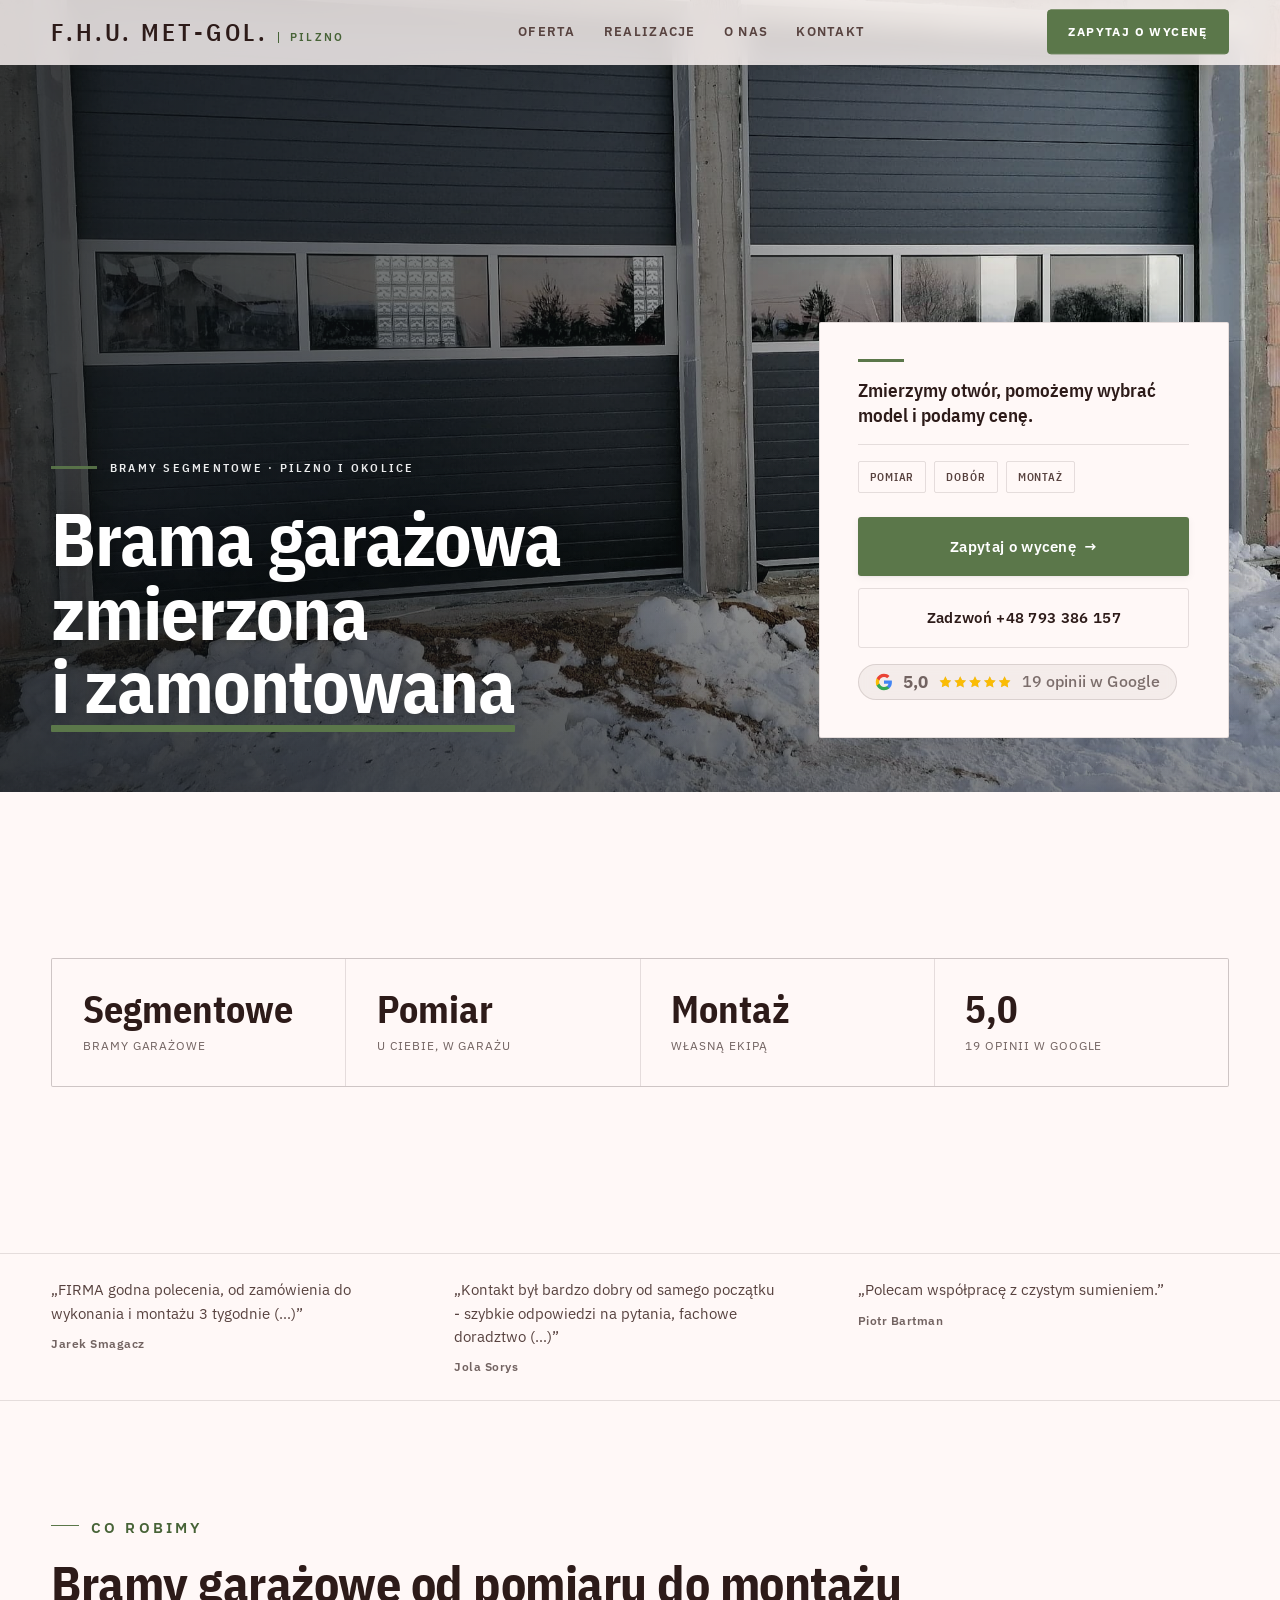
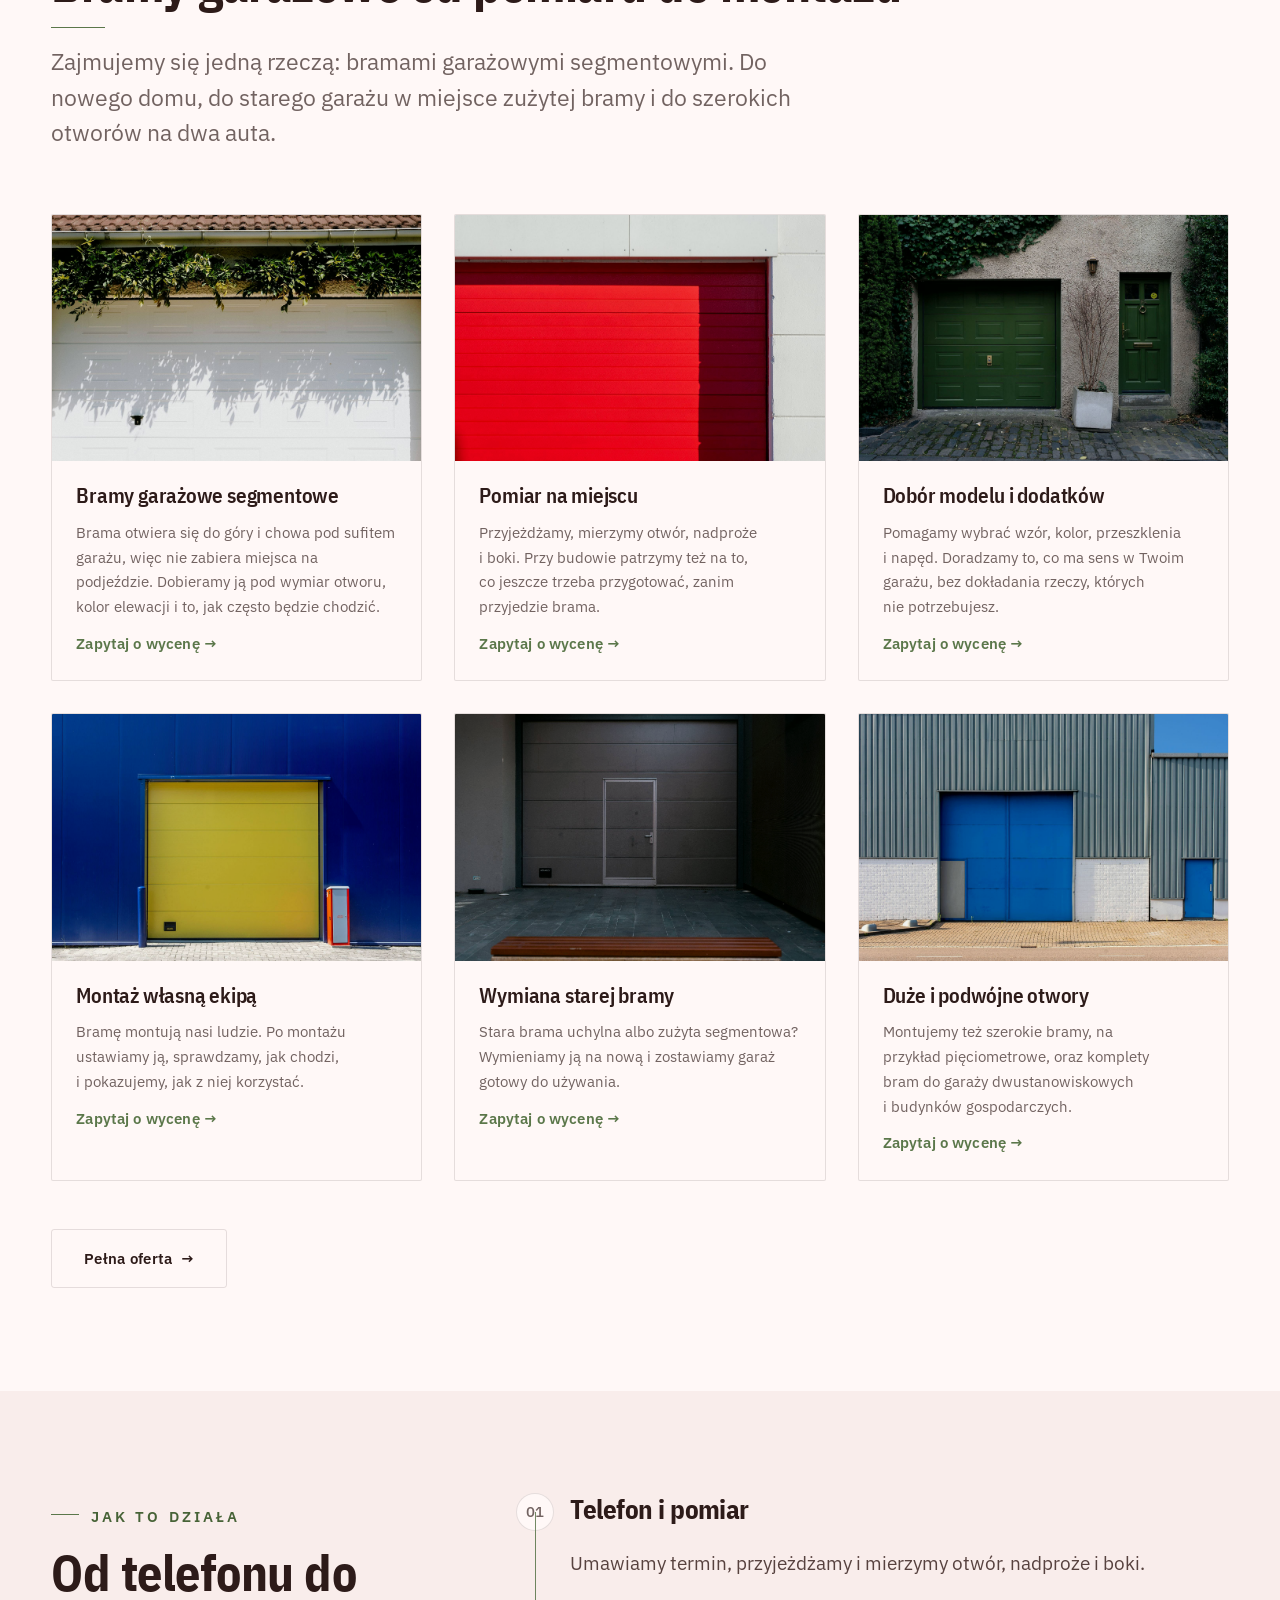
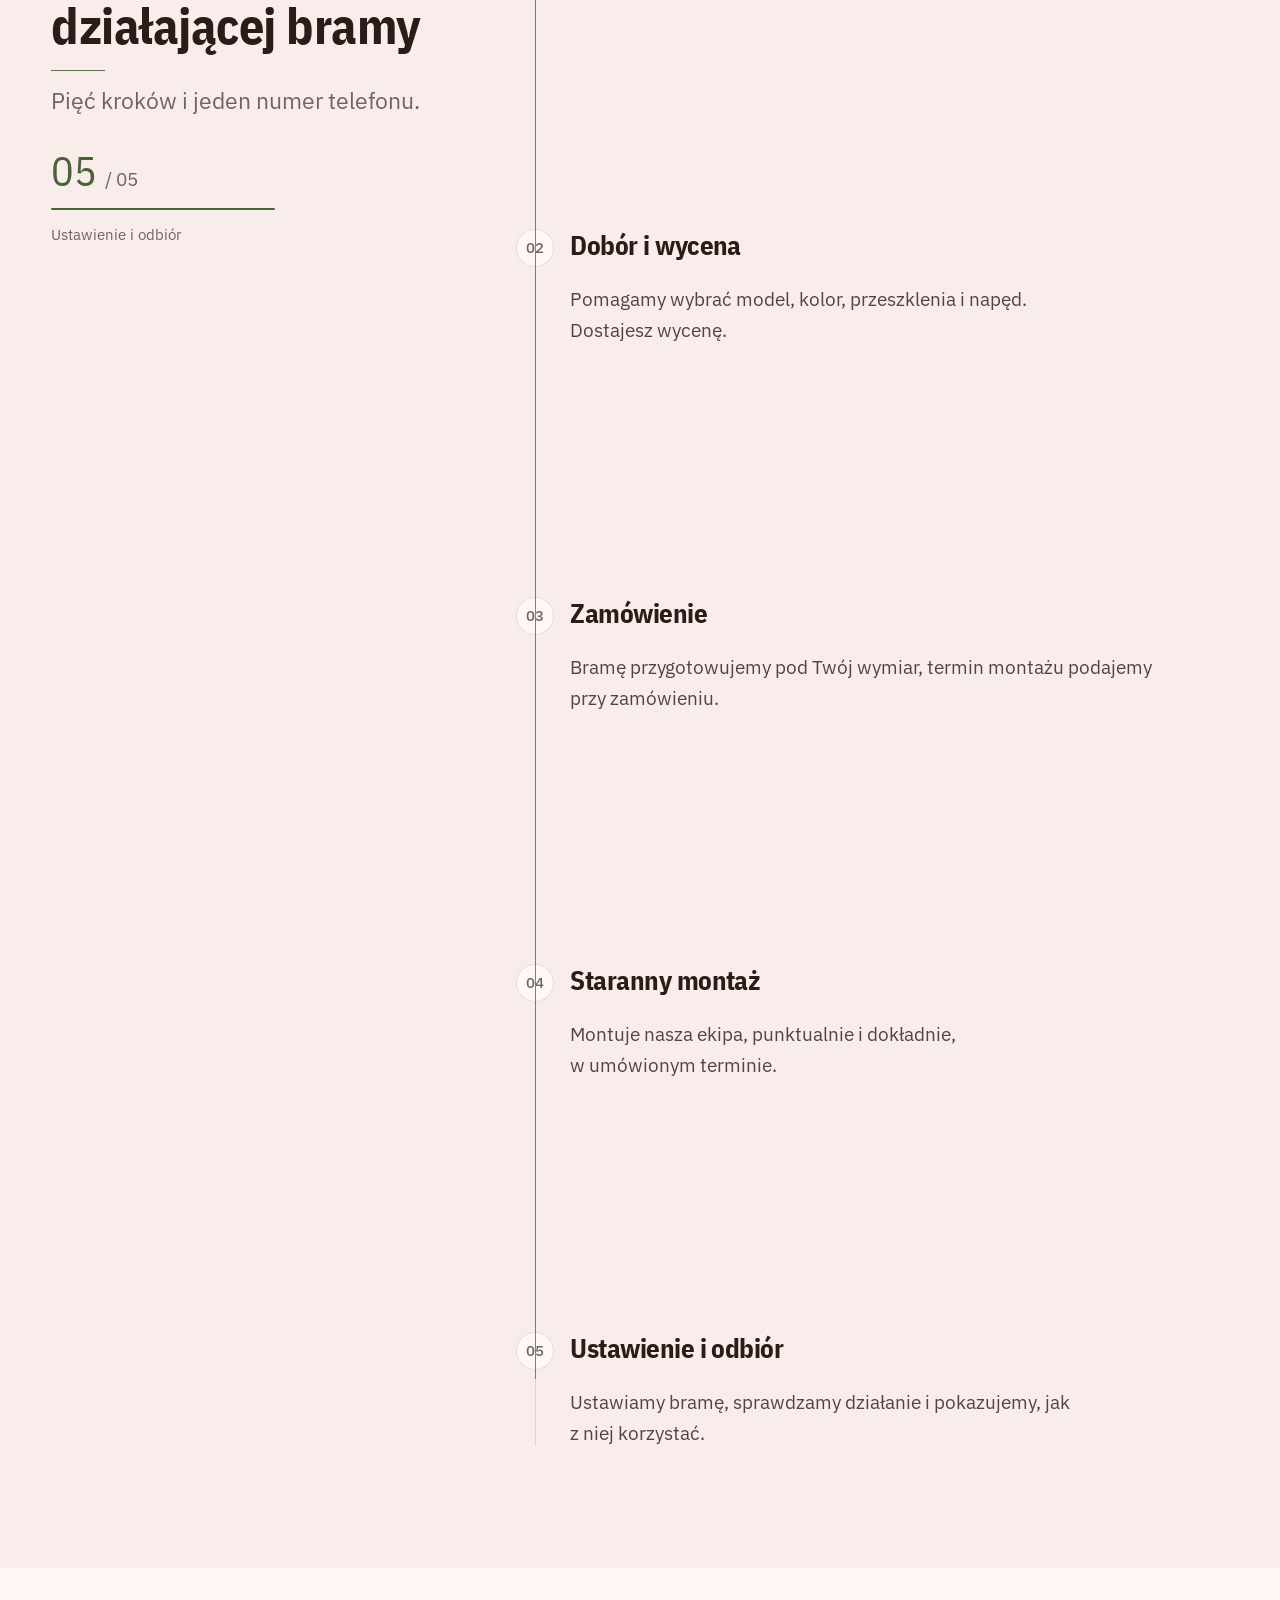
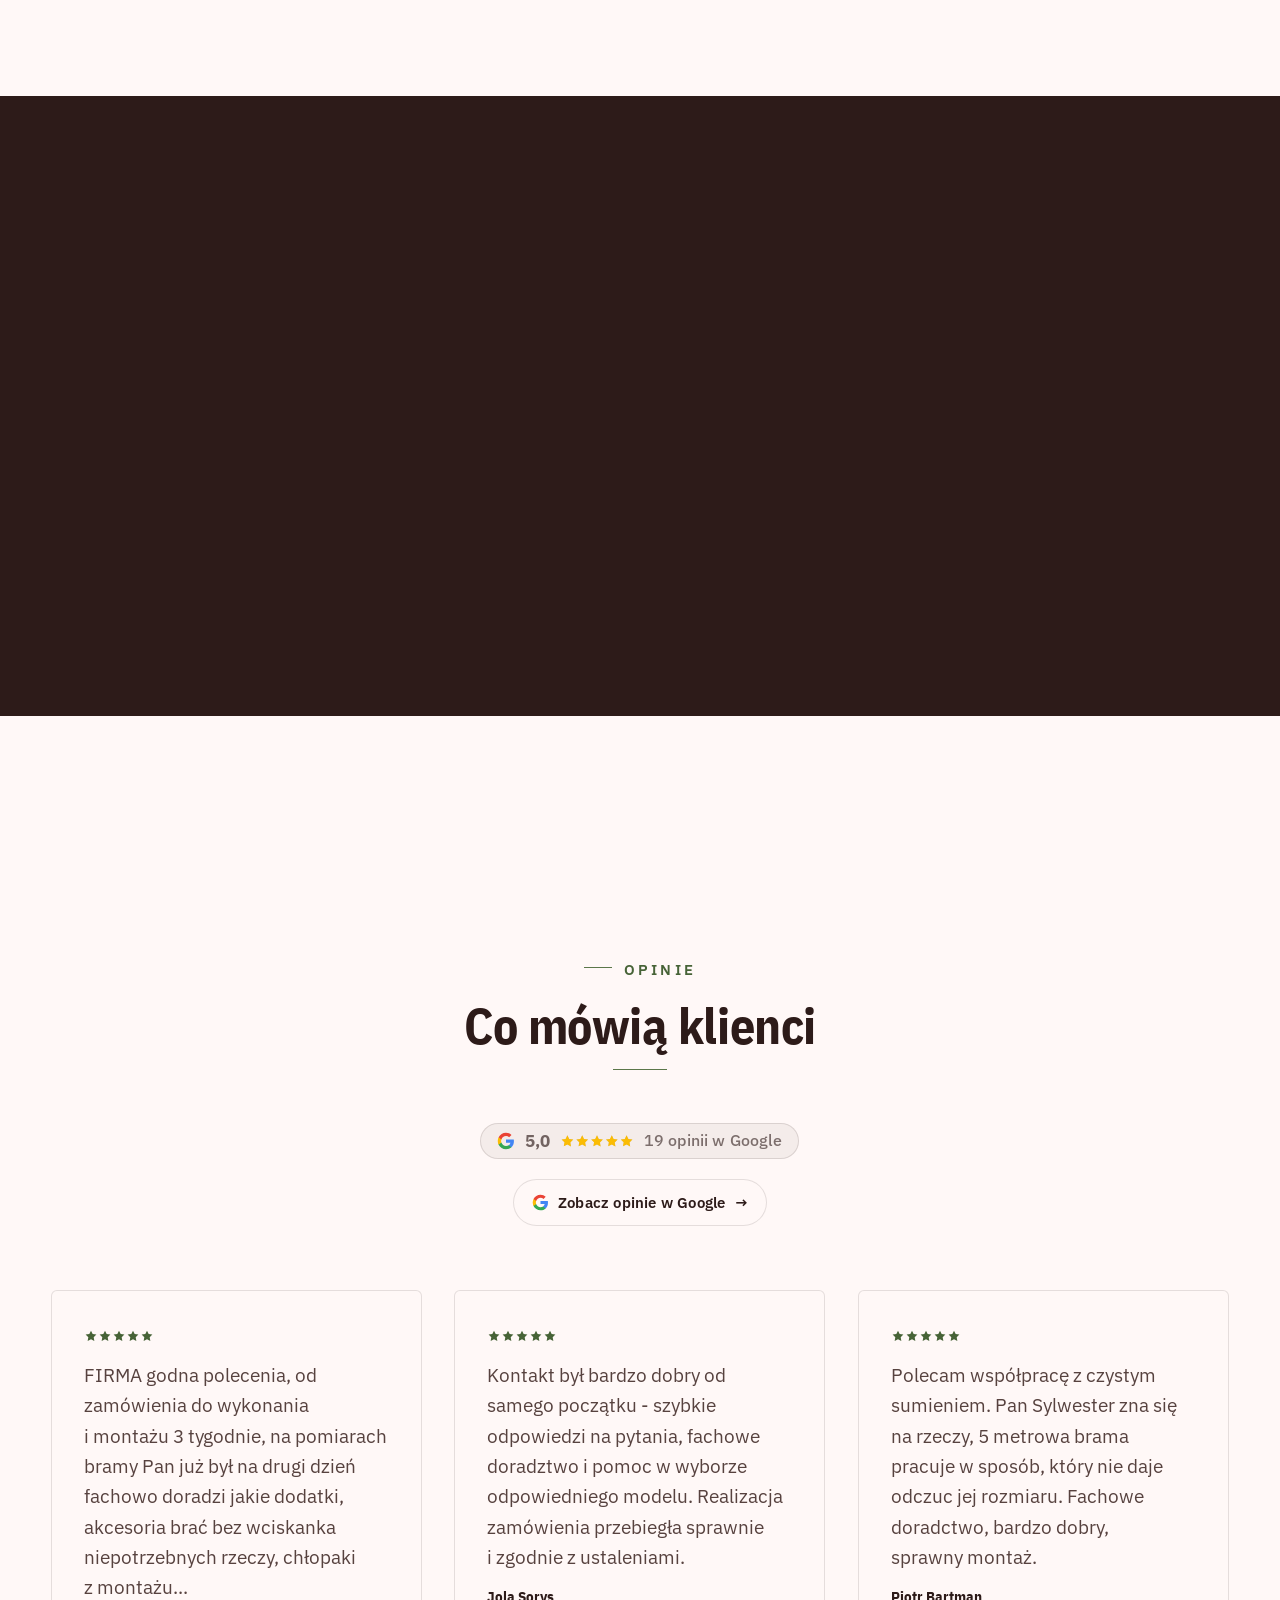
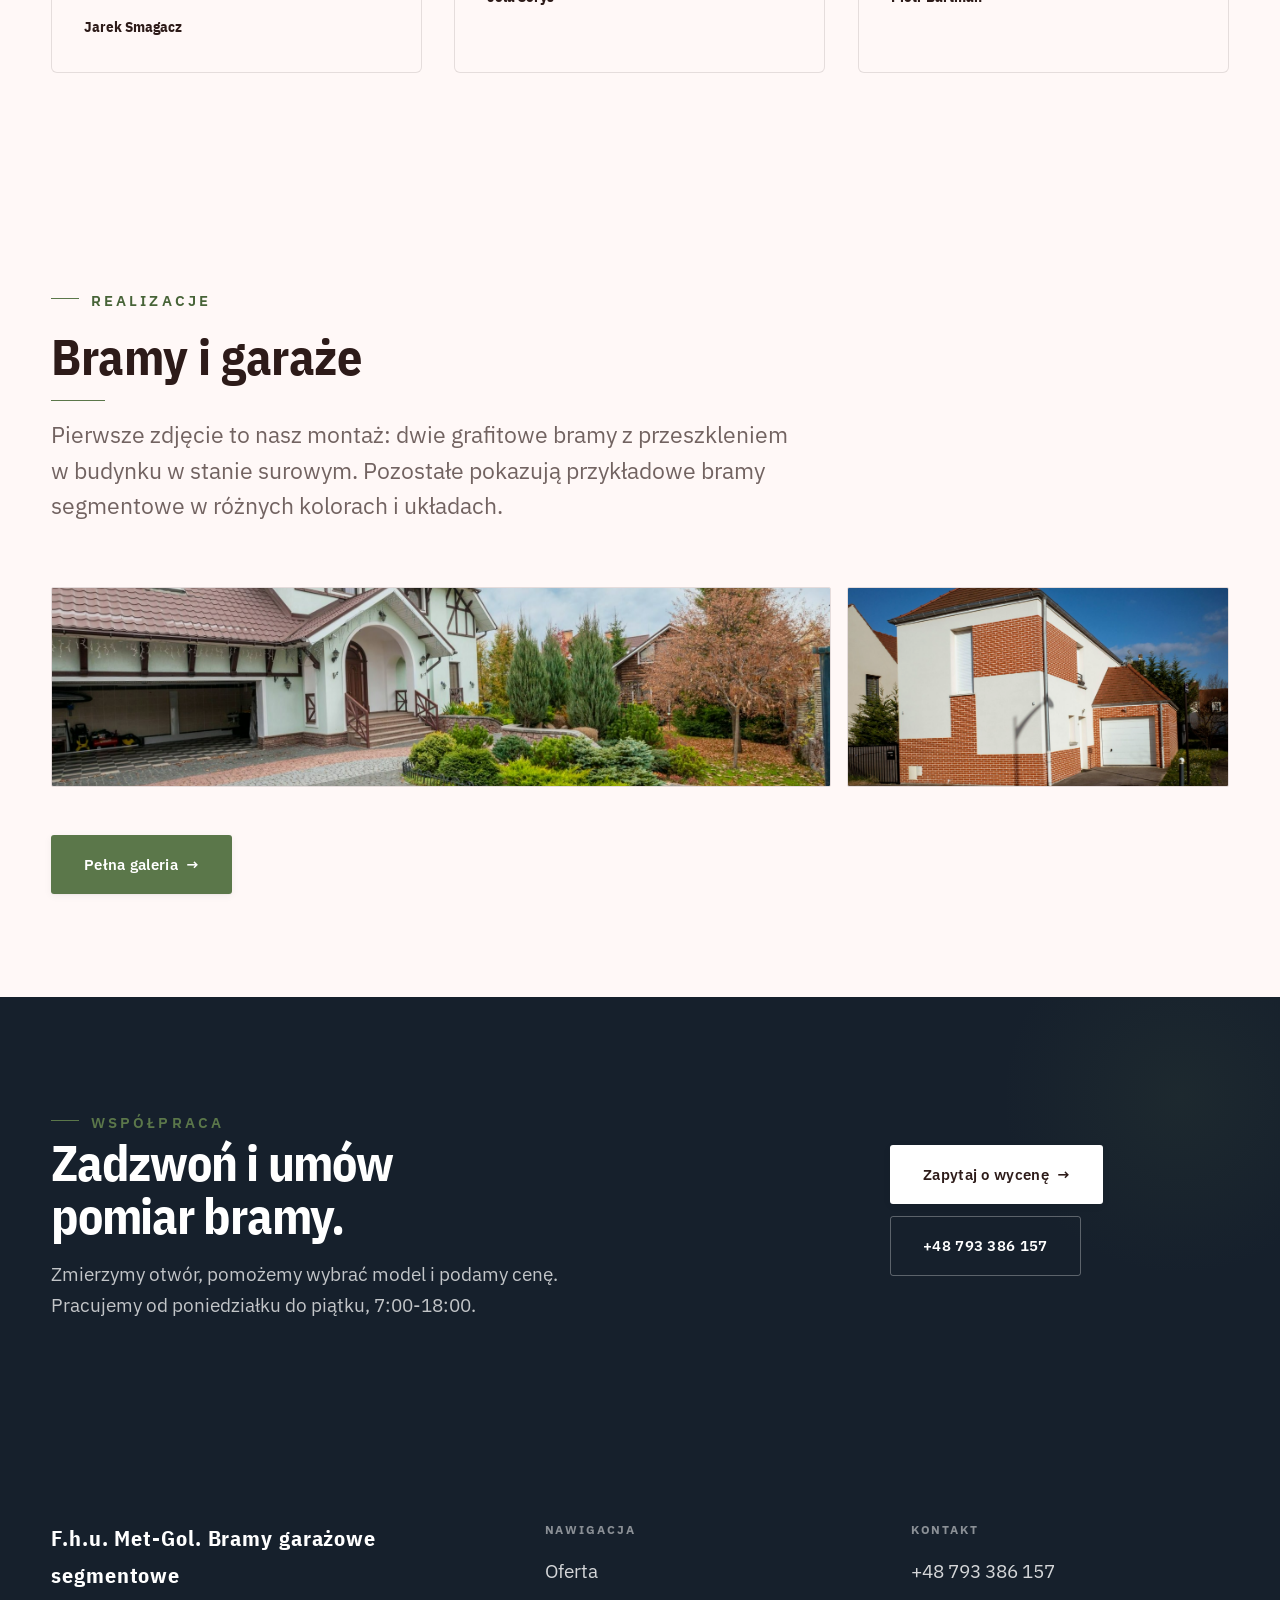
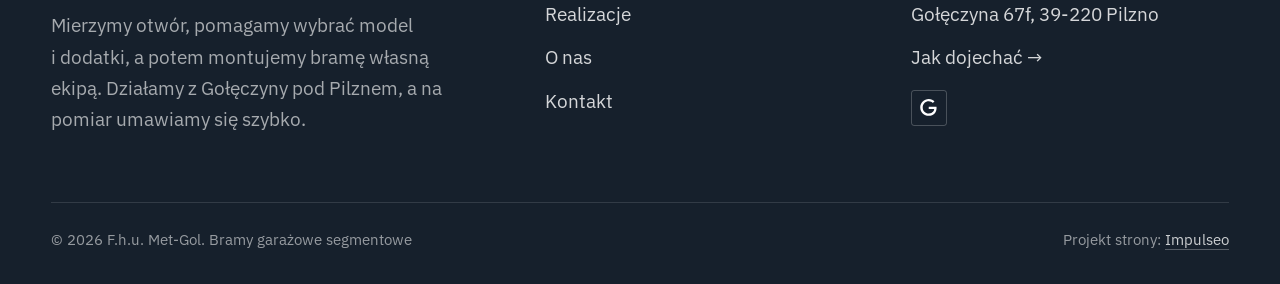
==== commit 5c900cb2: "[claude-edit][cmt:7b40aa65-aa5e-4266-aa20-e2930a22ed20] hero: tytuł wyjęty z karty jako duży biały n" ====
--- a/index.html
+++ b/index.html
@@ -21,7 +21,7 @@
 <link rel="preconnect" href="https://fonts.googleapis.com">
 <link rel="preconnect" href="https://fonts.gstatic.com" crossorigin>
 <link href="https://fonts.googleapis.com/css2?family=IBM+Plex+Sans+Condensed:wght@500;600;700&family=IBM+Plex+Sans:wght@400;500;600&display=swap" rel="stylesheet">
-<link rel="stylesheet" href="assets/styles.css?v=dc9dccd2">
+<link rel="stylesheet" href="assets/styles.css?v=dc298c0d">
 </head>
 <body>
 
@@ -42,11 +42,14 @@
 <main>
 <section class="hero-dom">
   <img class="hd-bg" src="img/hero.jpg" fetchpriority="high" data-rotate="img/g1.jpg|img/g2.jpg" alt="F.h.u. Met-Gol. Bramy garażowe segmentowe" width="1880" height="1255">
-  <div class="wrap">
+  <div class="wrap hd-layout">
+    <div class="hd-head reveal">
+      <span class="hd-kicker">Bramy segmentowe · Pilzno i okolice</span>
+      <h1 class="hd-claim">Brama garażowa <span class="hd-line">zmierzona</span> <span class="hd-line hd-em">i zamontowana</span></h1>
+    </div>
     <div class="hd-panel reveal">
       <span class="hd-tick" aria-hidden="true"></span>
-      <span class="hd-kicker">Bramy segmentowe · Pilzno i okolice</span>
-      <h1 class="hd-claim">Brama garażowa zmierzona i zamontowana</h1>
+      <p class="hd-lead">Zmierzymy otwór, pomożemy wybrać model i podamy cenę.</p>
       <ul class="hd-tags"><li>Pomiar</li><li>Dobór</li><li>Montaż</li></ul>
       <div class="hd-actions">
         <a href="kontakt.html" class="btn btn-accent">Zapytaj o wycenę <span class="arr">→</span></a>
--- a/assets/styles.css
+++ b/assets/styles.css
@@ -1750,3 +1750,39 @@
 .btn-accent{color:#fff}
 .nav .nav-links a.btn-accent{color:#fff}
 .btn-accent[data-accent-d],.cta-d .btn-accent{color:#fff}
+
+/* === HERO DOM v2 (06.11.2026, uwaga Adama): tytuł wyjęty z karty i postawiony jako duży biały
+   napis na zdjęciu. Wcześniej sekcja miała stałą wysokość i wyrównanie do dołu, więc wysoka karta
+   wjeżdżała pod przyklejony pasek i tytuł był zasłonięty. Teraz: min-height + odstęp od góry
+   równy wysokości paska, karta z przyciskami obok tytułu (desktop) albo pod nim (telefon). */
+.hero-dom{height:auto;min-height:clamp(620px,88svh,920px);align-items:flex-end;
+  padding-top:calc(64px + clamp(2.5rem,7vh,5rem));padding-bottom:clamp(2.4rem,6vh,4rem)}
+.hero-dom::before{content:"";position:absolute;inset:0;z-index:-1;pointer-events:none;
+  background:linear-gradient(90deg,rgba(14,18,22,.74) 0%,rgba(14,18,22,.52) 42%,rgba(14,18,22,.14) 78%,rgba(14,18,22,.06) 100%),
+             linear-gradient(0deg,rgba(14,18,22,.45) 0%,rgba(14,18,22,0) 45%)}
+.hero-dom .wrap.hd-layout{width:min(92%,1180px);margin-inline:auto;display:grid;
+  grid-template-columns:minmax(0,1fr) minmax(320px,410px);gap:clamp(2rem,5vw,5rem);align-items:end}
+.hd-head{position:relative;z-index:3;padding-bottom:.4rem}
+.hd-head .hd-kicker{display:inline-flex;align-items:center;gap:.8rem;color:#fff;opacity:.92;font-size:.78rem}
+.hd-head .hd-kicker::before{content:"";width:46px;height:3px;background:var(--accent);flex:0 0 auto}
+.hd-head .hd-claim{color:#fff;font-size:clamp(2.6rem,1.4rem + 4vw,5rem);line-height:1;letter-spacing:-.015em;
+  margin:var(--space-5) 0 0;max-width:15ch;text-shadow:0 2px 24px rgba(0,0,0,.28)}
+.hd-line{display:block}
+.hd-em{position:relative;display:inline-block;padding-bottom:.12em}
+.hd-em::after{content:"";position:absolute;left:0;right:0;bottom:0;height:.09em;background:var(--accent);border-radius:1px}
+.hd-panel{max-width:none;margin:0}
+.hd-lead{margin:0 0 var(--space-4);font-family:var(--font-display);font-weight:600;font-size:1.2rem;line-height:1.3;color:var(--ink)}
+.hd-panel .hd-actions .btn{flex:1 1 auto;justify-content:center;text-align:center}
+@media(max-width:900px){
+  .hero-dom{min-height:0;padding-top:calc(64px + 2.5rem)}
+  .hero-dom::before{background:linear-gradient(180deg,rgba(14,18,22,.68) 0%,rgba(14,18,22,.5) 55%,rgba(14,18,22,.3) 100%)}
+  .hero-dom .wrap.hd-layout{grid-template-columns:minmax(0,1fr);gap:var(--space-6)}
+  .hd-head .hd-claim{max-width:none}
+}
+@media(max-width:820px){.hero-dom{padding-bottom:84px}}   /* miejsce nad dolnym paskiem z przyciskiem */
+@media(max-width:640px){
+  .hd-head .hd-claim{font-size:clamp(2.2rem,10.5vw,2.9rem)}
+  .hd-head .hd-kicker{font-size:.7rem;letter-spacing:.14em;gap:.6rem}
+  .hd-head .hd-kicker::before{width:28px}
+  .hd-lead{font-size:1.05rem}
+}
